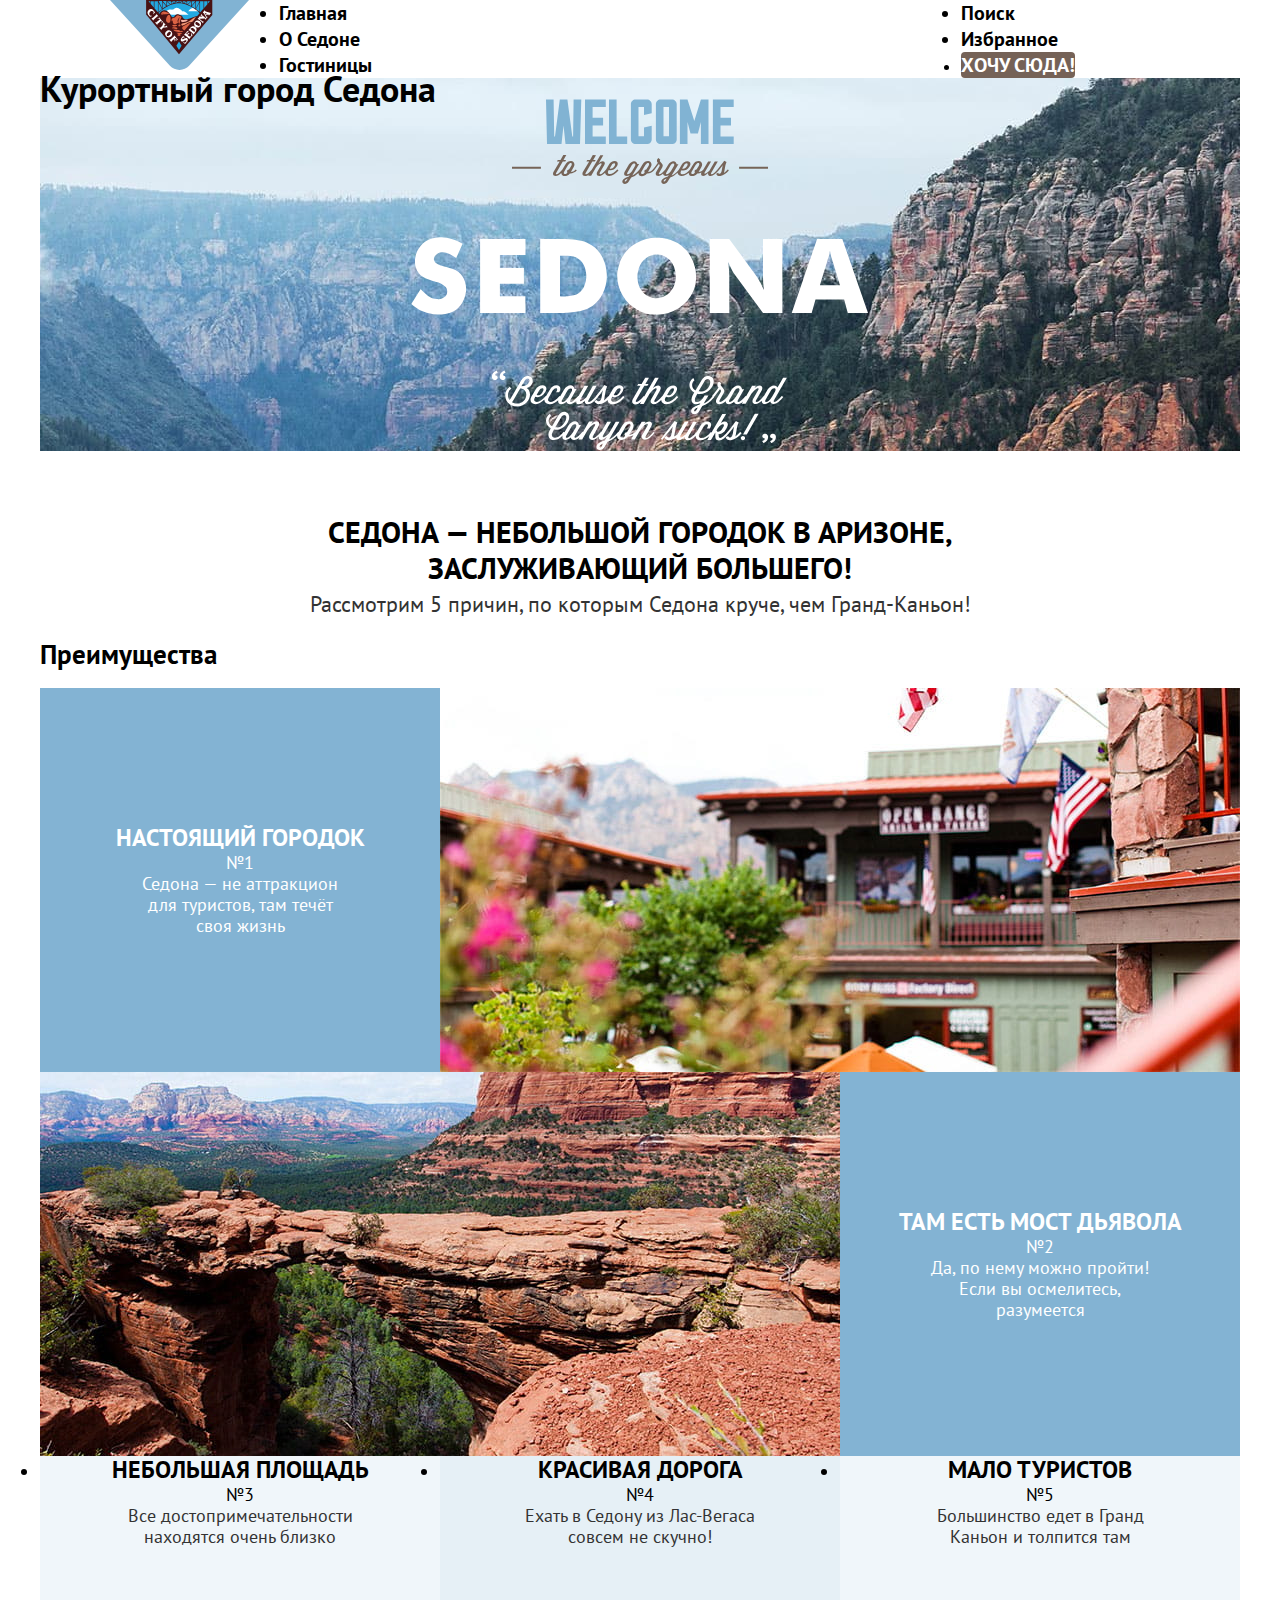
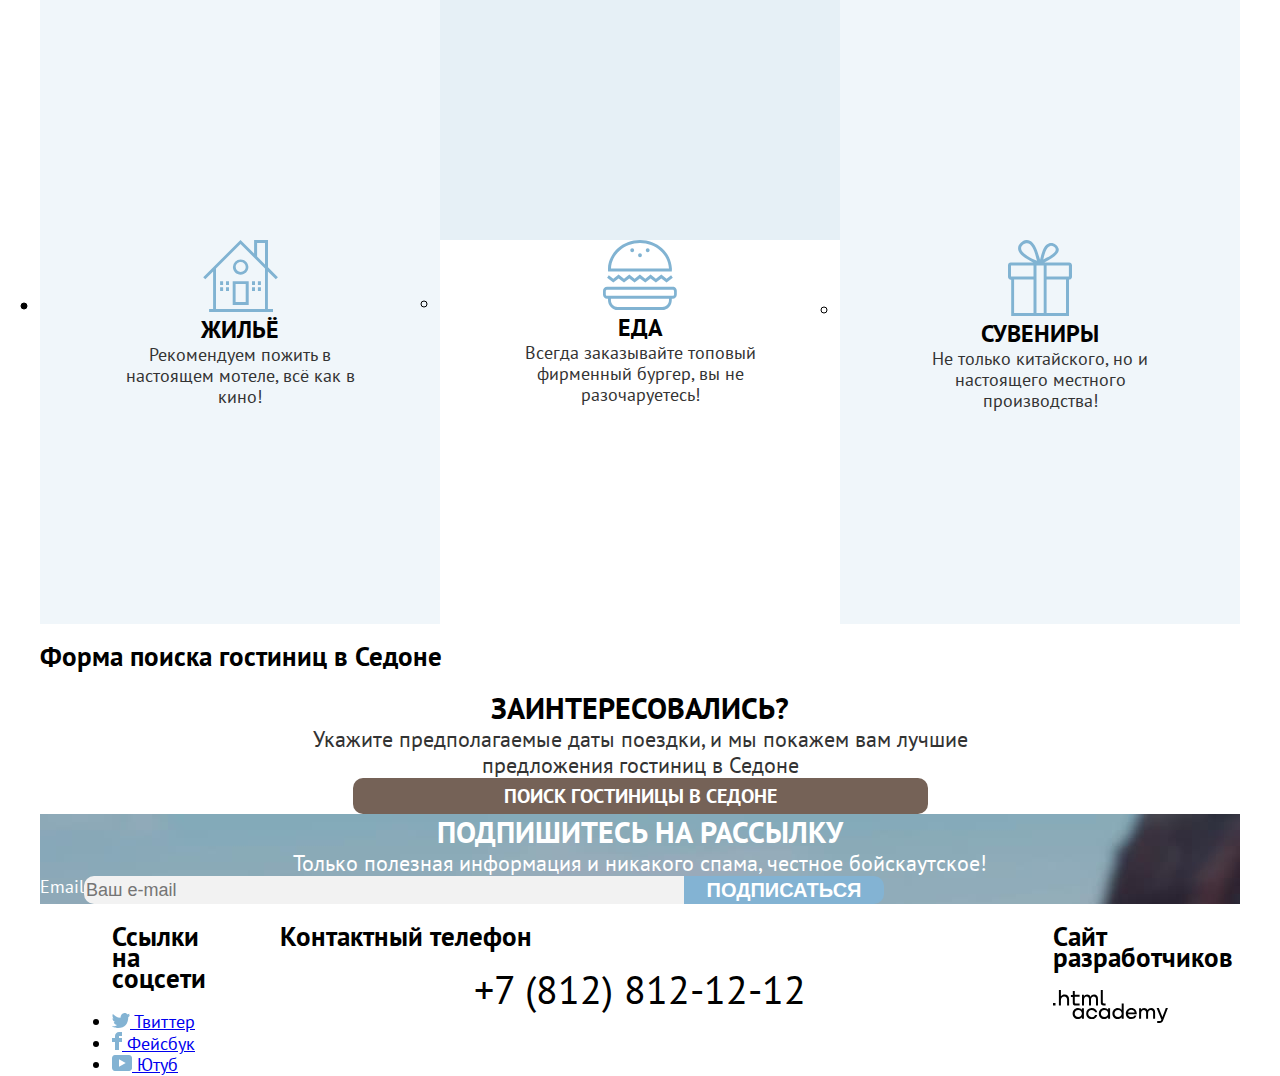
==== index.html @ 5c56f46e "внедряет сетку" ====
<!DOCTYPE html>
<html lang="ru">

<head>
  <meta charset="utf-8">
  <title>Рекламный сайт курортного городка Седона</title>
  <link rel="stylesheet" href="styles/styles.css">
</head>

<body>
  <div class="main-container">
    <header class="main-page-header">
      <div class="header-container">
        <a class="navigation-logo" href="index.html">
          <img class="logo" src="images/logo.svg" width="139" height="70" alt="Логотип курортного города Седона">
        </a>
        <nav class="main-navigation-header">
          <ul class="main-navigation-list">
            <li class="main-navigation-item">
              <a class="main-navigation-link main-navigation-link-current" href="index.html">Главная</a>
            </li>
            <li class="main-navigation-item">
              <a class="main-navigation-link" href="#">О Седоне</a>
            </li>
            <li class="main-navigation-item">
              <a class="main-navigation-link" href="catalog.html">Гостиницы</a>
            </li>
          </ul>
        </nav>

        <ul class="main-navigation-list navigation-user">
          <li class="main-navigation-item">
            <a class="main-navigation-link" href="#">

              <span class="visually-hidden">
                Поиск
              </span>
            </a>
          </li>
          <li class="main-navigation-item">
            <a class="main-navigation-link" href="#">
              <span class="visually-hidden">
                Избранное
              </span>
            </a>
          </li>
          <li class="main-header-navigation-button">
            <a class="button main-navigation-link" href="#">Хочу сюда!</a>
          </li>
        </ul>
      </div>
    </header>
    <main class="main-container main-index">
      <div class="page-container">
        <section class="main-index-banner">
          <h1 class="visually-hidden">Курортный город Седона</h1>
          <img class="main-banner-logo" src="images/welcome-message-banner.svg" width="458" height="352"
            alt="Текст основного баннера города Седона">

        </section>
        <section class="advantages">
          <h2 class="post-banner-text">Седона — небольшой городок в Аризоне, заслуживающий большего!</h2>
          <p class="post-banner-text-description">Рассмотрим 5 причин, по которым Седона круче, чем Гранд-Каньон!</p>
          <h2 class="visually-hidden">Преимущества</h2>
          <ul class="advantages-list">
            <li class="advantages-item">
              <div class="advantage-text-container">
                <h3 class="advantages-title">Настоящий городок</h3>
                <p class="advantages-number">№1</p>
                <p class="advantages-description">Седона — не аттракцион для туристов, там течёт своя жизнь</p>
              </div>
              <img class="advantages-first-photo" src="images/advantage-1.jpg" width="800" height="384"
                alt="Первое преимущество города Седона">
            </li>
            <li class="advantages-item">
              <img class="advantages-second-photo" src="images/advantage-2.jpg" width="800" height="384"
                alt="Пятое преимущество города Седона">
              <div class="advantage-text-container">
                <h3 class="advantages-title">Там есть мост дьявола</h3>
                <p class="advantages-number">№2</p>
                <p class="advantages-description">Да, по нему можно пройти! Если вы осмелитесь, разумеется</p>
              </div>

            </li>
            <li class="sub-advantages-item">
              <h3 class="advantages-title sub-advantages-title">Небольшая площадь</h3>
              <p class="sub-advantages-number">№3</p>
              <p class="sub-advantages-description">Все достопримечательности находятся очень близко</p>
            </li>
            <li class="sub-advantages-item-road">
              <h3 class="advantages-title sub-advantages-title">Красивая дорога</h3>
              <p class="sub-advantages-number">№4</p>
              <p class="sub-advantages-description">Ехать в Седону из Лас-Вегаса совсем не скучно!</p>
            </li>
            <li class="sub-advantages-item">
              <h3 class="advantages-title sub-advantages-title">Мало туристов</h3>
              <p class="sub-advantages-number">№5</p>
              <p class="sub-advantages-description">Большинство едет в Гранд Каньон и толпится там</p>
            </li>
            <li>
              <ul class="sub-advantages-list-with-logo">
                <li class="sub-advantages-item">
                  <img src="images/advantage-house.svg" width="75" height="72" alt="Домик">
                  <h3 class="advantages-title sub-advantages-title">Жильё</h3>
                  <p class="sub-advantages-description">Рекомендуем пожить в настоящем мотеле, всё как в кино!</p>
                </li>
                <li class="sub-advantages-item-food">
                  <img src="images/advantage-food.svg" width="74" height="70" alt="Бургер">
                  <h3 class="advantages-title sub-advantages-title">Еда</h3>
                  <p class="sub-advantages-description">Всегда заказывайте топовый фирменный бургер, вы не
                    разочаруетесь!
                  </p>
                </li>
                <li class="sub-advantages-item">
                  <img src="images/advantage-souvenirs.svg" width="64" height="76" alt="Подарочная коробка">
                  <h3 class="advantages-title sub-advantages-title">Сувениры</h3>
                  <p class="sub-advantages-description">Не только китайского, но и настоящего местного производства!</p>
                </li>
              </ul>
            </li>

          </ul>
        </section>
        <section class="main-index-appointment">
          <h2 class="visually-hidden">Форма поиска гостиниц в Седоне</h2>
          <p class="main-index-appointment-title">Заинтересовались?</p>
          <p class="main-index-appointment-description">Укажите предполагаемые даты поездки, и мы покажем вам лучшие
            предложения гостиниц в Седоне</p>
          <a class="button main-index-appointment-link" href="catalog.html">Поиск гостиницы в Седоне</a>
        </section>
        <section class="newsletter">
          <div class="newsletter-container">
            <h2 class="newsletter-title">Подпишитесь на рассылку</h2>
            <p class="newsletter-description">Только полезная информация и никакого спама, честное бойскаутское!</p>
            <form class="newsletter-form" action="https://echo.htmlacademy.ru" method="post">
              <label for="newsletter-email" class="visually-hidden">Email</label>
              <input class="field" placeholder="Ваш e-mail" type="email" name="newsletter-email" id="newsletter-email"
                required>
              <button class="newsletter-button" type="submit">Подписаться</button>
            </form>
          </div>
        </section>
      </div>
    </main>

    <footer class="page-footer">
      <div class="footer-container">
        <div class="footer-social">
          <h2 class="visually-hidden">Ссылки на соцсети</h2>
          <ul class="footer-social-list">
            <li class="footer-social-item">
              <a class="footer-social-button" target="_blank" href="https://twitter.com/htmlacademy_ru">
                <img src="images/social-twitter.svg" width="18" height="15">
                <span class="visually-hidden">Твиттер</span>
              </a>
            </li>
            <li class="footer-social-item">
              <a class="footer-social-button" target="_blank" href="https://www.facebook.com/htmlacademy">
                <img src="images/social-facebook.svg" width="10" height="18">
                <span class="visually-hidden">Фейсбук</span>
              </a>
            </li>
            <li class="footer-social-item">
              <a class="footer-social-button" target="_blank" href="https://www.youtube.com/c/HTMLAcademyRUS">
                <img src="images/social-youtube.svg" width="20" height="16">
                <span class="visually-hidden">Ютуб</span>
              </a>
            </li>
          </ul>
        </div>
        <div class="footer-telephone-number">
          <h2 class="visually-hidden">Контактный телефон</h2>
          <a class="footer-contact-number" href="tel:+78128121212">+7 (812) 812-12-12</a>
        </div>
        <div class="footer-about-text">
          <h2 class="visually-hidden">Сайт разработчиков</h2>
          <a href="https://htmlacademy.ru/" target="_blank"><img class="footer-about-text-logo"
              src="images/logo_htmlacademy.svg" width="115" height="34" alt="Логотип сайта разработчиков"></a>
        </div>
      </div>
    </footer>
  </div>
</body>

</html>
---- styles/styles.css ----
@font-face {
  font-family: "PT Sans";
  font-style: normal;
  font-weight: 400;
  src: url("../fonts/ptsans-400.woff2") format("woff2");
  font-display: swap;
}

@font-face {
  font-family: "PT Sans";
  font-style: normal;
  font-weight: 700;
  src: url("../fonts/ptsans-700.woff2") format("woff2");
  font-display: swap;
}

*,
*::before,
*::after {
  box-sizing: border-box;
}

html {
  height: 100%;
}

body {
  margin: 0px;
  display: flex;
  flex-direction: column;
  min-height: 100%;
  font-family: "PT Sans", sans-serif;
  font-size: 18px;
  line-height: 21px;
  background-color: #FFFFFF;
  color: #000000;
}

h1 {
  margin: 0;
  padding: 0;
}

.main-container {
  flex-grow: 1;
}

img {
  max-width: 100%;
  object-fit: contain;
}

.main-page-header {
  background-color: #FFFFFF;
  color: #000000;
}

.header-container {
  display: flex;
  width: 1200px;
  margin: 0 auto;
}

.navigation-logo {
  margin-left: 70px;
}

.main-navigation-header {
  margin-left: 30px;
  width: 400px;
}

.main-navigation-list {
  margin: 0;
  padding: 0;
}

.navigation-user {
  max-width: 310;
  margin-left: 282px;
}

.page-container {
  width: 1200px;
  margin: 0 auto;
}

.main-banner-logo {
  margin: 0 auto;
  display: block;
}

.main-navigation-link {
  font-family: "PT Sans", sans-serif;
  font-weight: 700;
  font-size: 20px;
  line-height: 26px;
  color: #000000;
  background-color: #FFFFFF;
  text-decoration: none;
}

.main-header-navigation-button {
  font-size: 16px;
  line-height: 20px;
}

.button {
  background-color: #756257;
  border-radius: 4px;
  color: #FFFFFF;
  text-align: center;
  text-transform: uppercase;
  font-weight: bold;
  text-decoration: none;
}

.main-index-banner {
  color: #000000;
  background-color: #FFFFFF;
  background-image: url("../images/index-background.jpg");
  background-size: 100% auto;
  background-repeat: no-repeat;
}

.advantages {
  margin-top: 63px;
}

.post-banner-text {
  font-weight: bold;
  font-size: 30px;
  line-height: 36px;
  text-transform: uppercase;
  text-align: center;
  width: 720px;
  margin: 0 auto;
}

.post-banner-text-description {
  font-size: 22px;
  line-height: 36px;
  color: #333333;
  text-align: center;
  width: 720px;
  margin: 0 auto;
}

.advantages-list {
  text-align: center;
  display: flex;
  margin: 0;
  padding: 0;
  flex-wrap: wrap;
}

.sub-advantages-list-with-logo {
  display: flex;
  margin: 0;
  padding: 0;
}

.sub-advantages-item-food {
  width: 400px;
}

.sub-advantages-item-road {
  width: 400px;
}

.advantage-text-container {
  width: 400px;
  margin: auto;
}

.advantages-first-photo {
  margin: 0 auto;
}

.sub-advantages-item {
  width: 400px;
  height: 384px;
}

.advantages-item {
  width: 1200px;
  background-color: #83B3D3;
  display: flex;
}

.sub-advantages-item {
  background-color: rgba(131, 179, 211, 0.12);
}

.sub-advantages-item-food {
  background-color: #FFFFFF;
}

.sub-advantages-item-road {
  background-color: rgba(131, 179, 211, 0.2);
}

.advantages-title {
  font-weight: bold;
  font-size: 24px;
  line-height: 28px;
  text-transform: uppercase;
  color: #FFFFFF;
  margin: 0 auto;
}

.sub-advantages-title {
  color: #000000;
}

.advantages-description {
  color: #FFFFFF;
  width: 220px;
  margin: 0 auto;
}

.sub-advantages-description {
  color: #333333;
  width: 250px;
  margin: 0 auto;

}

.advantages-number {
  width: 250px;
  margin: 0 auto;
  color: #FFFFFF;
}

.sub-advantages-number {
  width: 250px;
  margin: 0 auto;
}

.main-index-appointment-title {
  font-weight: bold;
  font-size: 30px;
  line-height: 36px;
  text-align: center;
  text-transform: uppercase;
  width: 720px;
  margin: 0 auto;
}

.main-index-appointment-description {
  font-size: 22px;
  line-height: 26px;
  text-align: center;
  color: #333333;
  width: 720px;
  margin: 0 auto;
}

.main-index-appointment-link {
  font-size: 20px;
  line-height: 36px;
  border-radius: 10px;
  width: 575px;
  margin: 0 auto;
}

.newsletter {
  background-image: url("../images/mailing-form-background.jpg");
  background-size: 100% auto;
  background-repeat: no-repeat;
  color: #FFFFFF;
  background-color: #83B3D3;
}

.newsletter-title {
  font-weight: bold;
  font-size: 30px;
  line-height: 36px;
  text-align: center;
  text-transform: uppercase;
  width: 720px;
  margin: 0 auto;
}

.newsletter-description {
  font-size: 22px;
  line-height: 26px;
  text-align: center;
  width: 720px;
  margin: 0 auto;
}

.newsletter-form {
  text-align: center;
  display: flex;
}

.newsletter-button {
  background-color: #83B3D3;
  color: #FFFFFF;
  border-radius: 0px 10px 10px 0px;
  font-weight: 700;
  text-transform: uppercase;
  font-size: 20px;
  line-height: 26px;
  text-align: center;
  border: none;
  width: 200px;
  padding: 0;
  margin-right: auto;
}

.newsletter-container {
  width: 1200px;
  display: flex;
  flex-direction: column;
}

.field {
  font-size: 18px;
  line-height: 26px;
  color: #000000;
  border-radius: 10px 0px 0px 10px;
  background-color: #F2F2F2;
  border: none;
  width: 600px;
}

.footer-contact-number {
  display: block;
  font-size: 40px;
  line-height: 40px;
  text-align: center;
  text-transform: uppercase;
  text-decoration-line: none;
  color: #000000;
  margin: 0 auto;
}

.inner-header {
  display: flex;
  width: 528px;
  margin: 0 601px 0 71px;
  flex-direction: column;
}

.catalog-filter {
  display: flex;
  width: 361px;
  margin-right: auto;
}

.catalog-filter-group {
  border: none;
  margin: 0;
  padding: 0;
  width: 150px;
}

.catalog-filter-title {
  padding: 0;
  margin: 0;
}

.infostructure {
  margin-right: 67px;
}

.catalog-filter-list {
  margin: 0;
  padding: 0;
}

.inner-header-filter-container {
  display: flex;
  flex-wrap: wrap;
  color: #FFFFFF;
  background-image: url("../images/catalog-filter-background.jpg");
  background-repeat: no-repeat;
  background-size: 100% auto;
  background-color: #5f4e46;
}

.inner-header-title {
  font-weight: bold;
  font-size: 60px;
  line-height: 78px;
  width: 528px;
}

.breadcrumbs {
  margin: 0;
  padding: 0;
}

.breadcrumbs-link {
  font-size: 16px;
  line-height: 21px;
}

.catalog-filter-title {
  font-weight: bold;
  font-size: 20px;
  line-height: 26px;
}

.control {
  font-size: 18px;
  line-height: 23px;
}

.button-submit {
  font-weight: bold;
  font-size: 16px;
  line-height: 21px;
  text-align: center;
  text-transform: uppercase;
  color: #FFFFFF;
  background-color: #83B3D3;
  border: none;
  border-radius: 4px;
  width: 160px;
}

.price-filter {
  width: 160px;
  margin-right: 72px;
}

.button-reset {
  font-size: 18px;
  line-height: 23px;
  text-align: center;
  color: #FFFFFF;
  background-color: rgba(131, 179, 211, 0);
  border: none;
  text-align: center;
  width: 160px;
}

.sorting-container {
  display: flex;
  width: 1057px;
  margin: 0 auto;
}

.sorting-title {
  font-weight: bold;
  font-size: 30px;
  line-height: 39px;
  text-transform: uppercase;
  width: 339px;
  margin: 0 192px 0 0;
}

.mode-border {
  padding: 17px 16px;
  border-style: solid;
  border-color: #000000;
  border-radius: 4px;
}

.inactive {
  border-color: #E6E6E6;
}

.select-control {
  border-color: #E6E6E6;
  border-radius: 4px;
  font-size: 18px;
  line-height: 23px;
  color: #333333;
  width: 287px;
  margin-right: auto;
}

.sorting-viev-variants {
  display: flex;
  width: 160px;
  justify-content: space-between;
}

.button-sort {
  width: 48px
}

.products-list-container {
  display: flex;
  flex-wrap: wrap;
  width: 1057px;
  margin: 0 auto;
  justify-content: space-between;
}

.product-list {
  margin: 0;
  padding: 0;
}

.product-card {
  width: 340px;
  display: flex;
  flex-wrap: wrap;
  padding: 20px;
}

.product-card-type {
  width: 133px;
  line-height: 23px;
  margin: 0 24px 0 0;
  padding: 0;
}

.product-card-button-detail {
  width: 133px;
}

.product-card-button-favorite {
  width: 141px;
  margin-left: 26px;
}

.product-card-type-price {
  width: 143px;
  margin: 0;
  padding: 0;
}

.product-card-title {
  margin: 0;
  padding: 0;
}

.product-card-link {
  font-weight: bold;
  font-size: 24px;
  line-height: 31px;
  text-decoration: none;
  color: #000000;
}

.product-card-button-detail {
  background-color: #756257;
  color: #FFFFFF;
  text-transform: uppercase;
  font-weight: bold;
  font-size: 16px;
  line-height: 21px;
  text-align: center;
  text-decoration: none;
  border-radius: 4px;
}

.product-card-button-favorite {
  background-color: #83B3D3;
  color: #FFFFFF;
  text-transform: uppercase;
  font-weight: bold;
  font-size: 16px;
  line-height: 21px;
  text-align: center;
  text-decoration: none;
  border-radius: 4px;
}

.in-favorite {
  background-color: #7DB54F;
}

.product-card-stars-4 {
  background-image: url("../images/star.svg");
  background-repeat: space;
  width: calc(18px*4);
  height: 20px;
  text-align: center;
}

.product-card-stars-3 {
  background-image: url("../images/star.svg");
  background-repeat: space;
  width: calc(18px*3);
  height: 20px;
}

.product-card-stars-2 {
  background-image: url("../images/star.svg");
  background-repeat: space;
  width: calc(18px*2);
  height: 20px;
}

.product-card-type-price {
  font-size: 18px;
  line-height: 23px;
  color: #333333;
}

.product-card-rating {
  font-size: 16px;
  line-height: 21px;
  text-transform: uppercase;
  color: #333333;
  background-color: #F2F2F2;
  border-radius: 4px;
  width: 160px;
}

.pagination-show-more-link {
  font-weight: bold;
  font-size: 20px;
  line-height: 26px;
  text-align: center;
  text-transform: uppercase;
  color: #FFFFFF;
  background: #83B3D3;
  border-radius: 4px;
  text-decoration: none;
  width: 620px;
  margin: 0 290px;
}

.pagination-container {
  display: flex;
  flex-wrap: wrap;
  width: 1056px;
  margin: 0 auto;
}

.pagination-container-2 {
  width: 370px;
  margin: 0 297px 0 0;
}

.pagination {
  margin: 0;
  padding: 0;
  display: flex;
  justify-content: space-between;
}

.amount-product-on-page {
  font-size: 18px;
  line-height: 23px;
  color: #333333;
  width: 175px;
  margin: 0 auto 0 0;
}

.select-amount-product-on-page {
  border: 2px solid #E6E6E6;
  border-radius: 4px;
  width: 160px;
}

.newslatter-container {
  width: 800px;
  margin: 0 auto;
  display: flex;
  flex-wrap: wrap;
}

.newsletter-catalog {
  text-align: center;
}

.newsletter-catalog-title {
  font-weight: bold;
  font-size: 30px;
  line-height: 36px;
  text-transform: uppercase;
  margin: 0 auto;
  width: 720px;
}

.newsletter-catalog-description {
  font-weight: normal;
  font-size: 22px;
  line-height: 26px;
  color: #333333;
  width: 720px;
  margin: 0 auto;
}

.newsletter-catalog-form {
  margin: 0;
  display: flex;
}

.pagination-link {
  background-color: #83B3D3;
  color: #FFFFFF;
  text-decoration: none;
  font-weight: bold;
  font-size: 20px;
  line-height: 26px;
  text-align: center;
  text-transform: uppercase;
  border-radius: 4px;
  display: block;
}

.pagination-item {
  width: 55px;
}

.pagination-current {
  background-color: #F2F2F2;
  color: #000000;
}

.main-container {
  width: 1200px;
  margin: 0 auto;
}

.main-index-appointment {
  display: flex;
  width: 1200px;
  flex-direction: column;
}

.footer-container {
  display: flex;
  width: 1200px;
  margin: 0 auto;
}

.footer-social {
  width: 107px;
  padding: 0px;
  margin: 0 0 0 72px;
}

.footer-social-list {
  margin: 0;
  padding: 0;
}

.footer-telephone-number {
  width: 720px;
  margin: 0 0 0 61px;
}

.footer-about-text {
  width: 115px;
  margin: 0 0 0 53px;
}
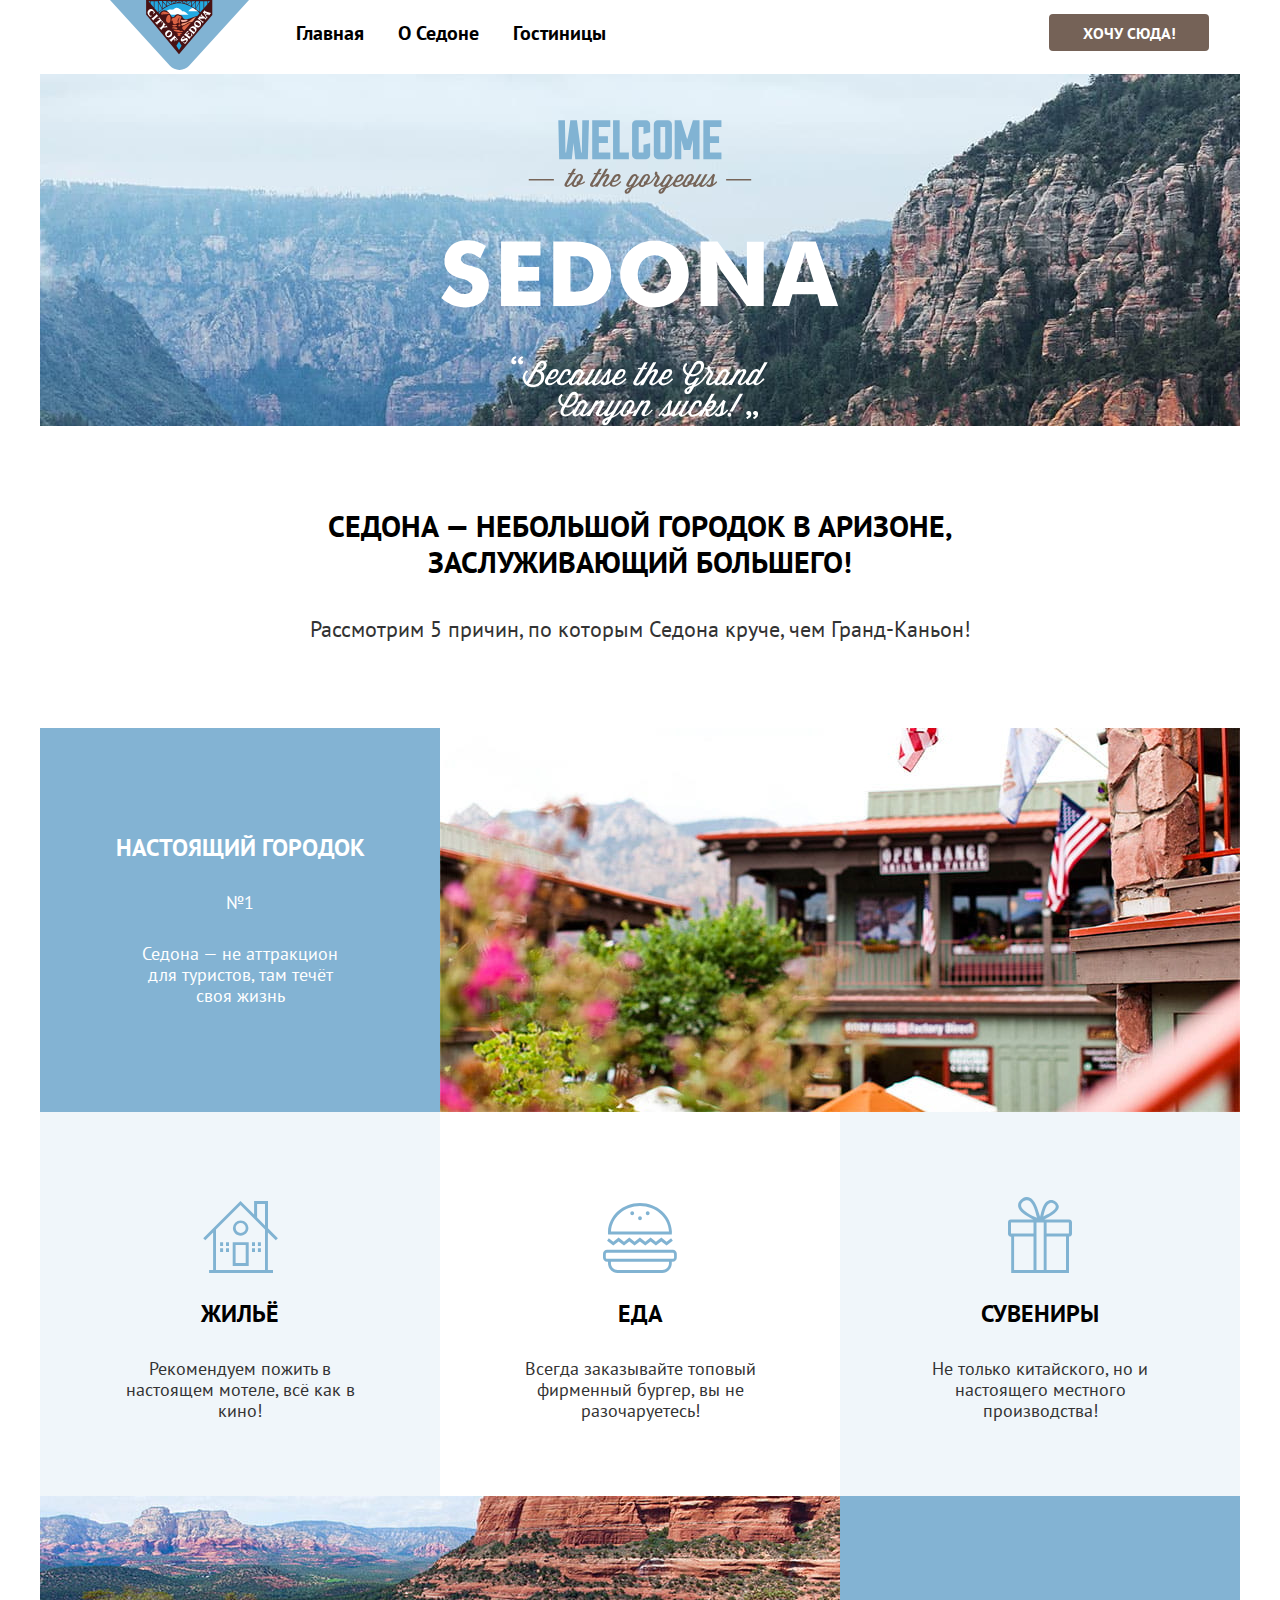
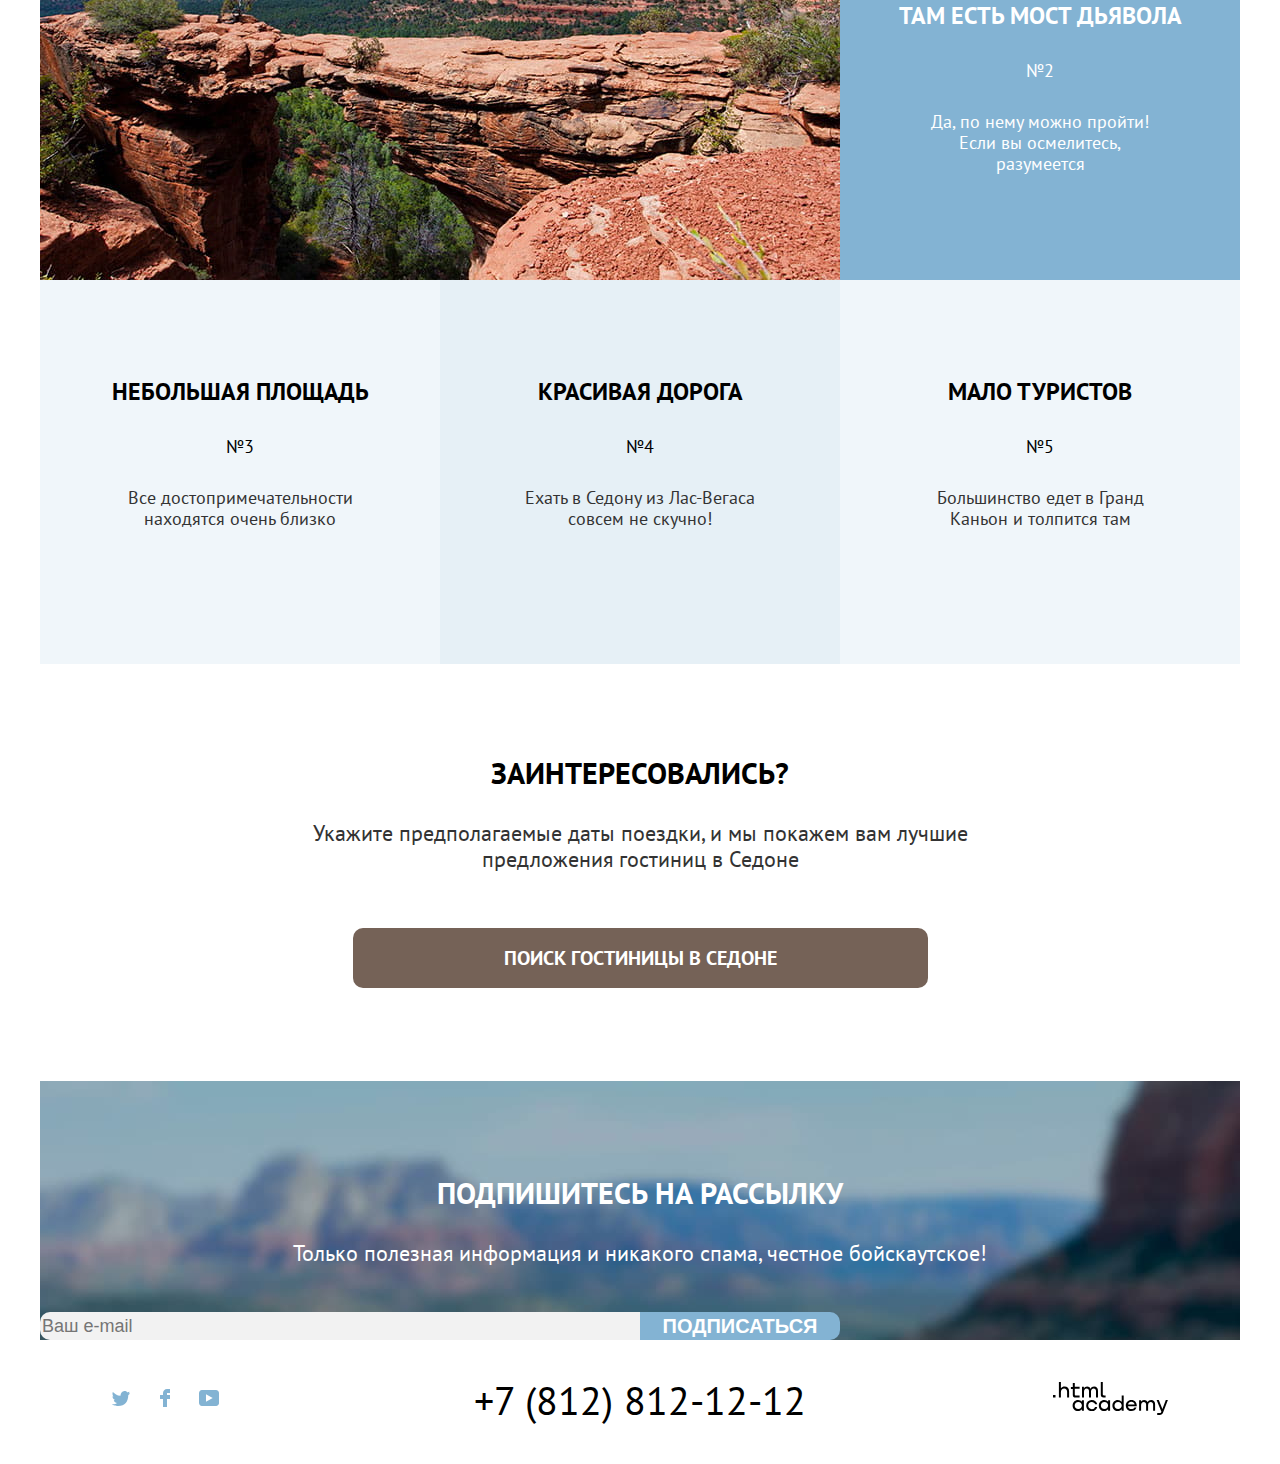
==== commit 1007efc6: "Merge pull request #6 from Artem-Olkhovoi/master" ====
--- a/index.html
+++ b/index.html
@@ -45,7 +45,7 @@
             </a>
           </li>
           <li class="main-header-navigation-button">
-            <a class="button main-navigation-link" href="#">Хочу сюда!</a>
+            <a class="button-main-navigation-link" href="#">Хочу сюда!</a>
           </li>
         </ul>
       </div>
@@ -63,7 +63,7 @@
           <p class="post-banner-text-description">Рассмотрим 5 причин, по которым Седона круче, чем Гранд-Каньон!</p>
           <h2 class="visually-hidden">Преимущества</h2>
           <ul class="advantages-list">
-            <li class="advantages-item">
+            <li class="advantages-item first">
               <div class="advantage-text-container">
                 <h3 class="advantages-title">Настоящий городок</h3>
                 <p class="advantages-number">№1</p>
@@ -97,23 +97,26 @@
               <p class="sub-advantages-number">№5</p>
               <p class="sub-advantages-description">Большинство едет в Гранд Каньон и толпится там</p>
             </li>
-            <li>
+            <li class="sub-advantages-with-logo">
               <ul class="sub-advantages-list-with-logo">
                 <li class="sub-advantages-item">
-                  <img src="images/advantage-house.svg" width="75" height="72" alt="Домик">
-                  <h3 class="advantages-title sub-advantages-title">Жильё</h3>
+                  <img src="images/advantage-house.svg" width="75" height="72" alt="Домик"
+                    class="sub-advantages-logo-house">
+                  <h3 class="advantages-title sub-advantages-title-with-logo">Жильё</h3>
                   <p class="sub-advantages-description">Рекомендуем пожить в настоящем мотеле, всё как в кино!</p>
                 </li>
                 <li class="sub-advantages-item-food">
-                  <img src="images/advantage-food.svg" width="74" height="70" alt="Бургер">
-                  <h3 class="advantages-title sub-advantages-title">Еда</h3>
+                  <img src="images/advantage-food.svg" width="74" height="70" alt="Бургер"
+                    class="sub-advantages-logo-food">
+                  <h3 class="advantages-title sub-advantages-title-with-logo">Еда</h3>
                   <p class="sub-advantages-description">Всегда заказывайте топовый фирменный бургер, вы не
                     разочаруетесь!
                   </p>
                 </li>
                 <li class="sub-advantages-item">
-                  <img src="images/advantage-souvenirs.svg" width="64" height="76" alt="Подарочная коробка">
-                  <h3 class="advantages-title sub-advantages-title">Сувениры</h3>
+                  <img src="images/advantage-souvenirs.svg" width="64" height="76" alt="Подарочная коробка"
+                    class="sub-advantages-logo-souvenirs">
+                  <h3 class="advantages-title sub-advantages-title-with-logo">Сувениры</h3>
                   <p class="sub-advantages-description">Не только китайского, но и настоящего местного производства!</p>
                 </li>
               </ul>
--- a/styles/styles.css
+++ b/styles/styles.css
@@ -25,7 +25,6 @@
 }
 
 body {
-  margin: 0px;
   display: flex;
   flex-direction: column;
   min-height: 100%;
@@ -34,16 +33,12 @@
   line-height: 21px;
   background-color: #FFFFFF;
   color: #000000;
-}
-
-h1 {
-  margin: 0;
-  padding: 0;
-}
-
-.main-container {
+  width: 1200px;
+  margin: 0 auto;
   flex-grow: 1;
 }
+
+
 
 img {
   max-width: 100%;
@@ -71,8 +66,11 @@
 }
 
 .main-navigation-list {
-  margin: 0;
-  padding: 0;
+  display: flex;
+  flex-wrap: wrap;
+  margin: 0;
+  padding: 0;
+  list-style-type: none;
 }
 
 .navigation-user {
@@ -80,18 +78,26 @@
   margin-left: 282px;
 }
 
+.main-navigation-item .main-navigation-link {
+  min-width: 44px;
+  min-height: 66px;
+}
+
 .page-container {
   width: 1200px;
   margin: 0 auto;
 }
 
 .main-banner-logo {
-  margin: 0 auto;
+  margin: 0 auto 82px;
   display: block;
+  padding-top: 46px;
 }
 
 .main-navigation-link {
   font-family: "PT Sans", sans-serif;
+  padding: 20px 17px;
+  display: block;
   font-weight: 700;
   font-size: 20px;
   line-height: 26px;
@@ -100,12 +106,22 @@
   text-decoration: none;
 }
 
+.button {
+  background-color: #756257;
+  border-radius: 4px;
+  color: #FFFFFF;
+  text-align: center;
+  text-transform: uppercase;
+  font-weight: bold;
+  text-decoration: none;
+}
+
 .main-header-navigation-button {
   font-size: 16px;
   line-height: 20px;
 }
 
-.button {
+.button-main-navigation-link {
   background-color: #756257;
   border-radius: 4px;
   color: #FFFFFF;
@@ -113,6 +129,16 @@
   text-transform: uppercase;
   font-weight: bold;
   text-decoration: none;
+  width: 160px;
+  height: 37px;
+  display: flex;
+  align-items: center;
+  justify-content: center;
+  margin-top: 14px;
+}
+
+.main-navigation-list .navigation-user {
+  align-items: center;
 }
 
 .main-index-banner {
@@ -123,10 +149,6 @@
   background-repeat: no-repeat;
 }
 
-.advantages {
-  margin-top: 63px;
-}
-
 .post-banner-text {
   font-weight: bold;
   font-size: 30px;
@@ -134,7 +156,7 @@
   text-transform: uppercase;
   text-align: center;
   width: 720px;
-  margin: 0 auto;
+  margin: 0 auto 31px;
 }
 
 .post-banner-text-description {
@@ -143,21 +165,43 @@
   color: #333333;
   text-align: center;
   width: 720px;
-  margin: 0 auto;
+  margin: 0 auto 81px;
 }
 
 .advantages-list {
   text-align: center;
   display: flex;
-  margin: 0;
+  margin: 0 0 91px;
   padding: 0;
   flex-wrap: wrap;
+  list-style-type: none;
 }
 
 .sub-advantages-list-with-logo {
   display: flex;
   margin: 0;
   padding: 0;
+  list-style-type: none;
+}
+
+.first {
+  order: -2;
+}
+
+.sub-advantages-logo-house {
+  margin-top: 89px;
+  margin-bottom: 23px;
+
+}
+
+.sub-advantages-logo-food {
+  margin-top: 91px;
+  margin-bottom: 23px;
+}
+
+.sub-advantages-logo-souvenirs {
+  margin-top: 85px;
+  margin-bottom: 23px;
 }
 
 .sub-advantages-item-food {
@@ -206,10 +250,16 @@
   line-height: 28px;
   text-transform: uppercase;
   color: #FFFFFF;
-  margin: 0 auto;
+  margin: 0 auto 30px;
 }
 
 .sub-advantages-title {
+  color: #000000;
+  padding-top: 98px;
+}
+
+.sub-advantages-title-with-logo {
+  padding-top: 0;
   color: #000000;
 }
 
@@ -228,13 +278,18 @@
 
 .advantages-number {
   width: 250px;
-  margin: 0 auto;
+  margin: 0 auto 30px;
   color: #FFFFFF;
 }
 
 .sub-advantages-number {
   width: 250px;
-  margin: 0 auto;
+  margin: 0 auto 30px;
+
+}
+
+.sub-advantages-with-logo {
+  order: -1;
 }
 
 .main-index-appointment-title {
@@ -244,7 +299,7 @@
   text-align: center;
   text-transform: uppercase;
   width: 720px;
-  margin: 0 auto;
+  margin: 0 auto 29px;
 }
 
 .main-index-appointment-description {
@@ -253,15 +308,19 @@
   text-align: center;
   color: #333333;
   width: 720px;
-  margin: 0 auto;
+  margin: 0 auto 56px;
 }
 
 .main-index-appointment-link {
+  display: flex;
   font-size: 20px;
   line-height: 36px;
   border-radius: 10px;
   width: 575px;
-  margin: 0 auto;
+  height: 60px;
+  margin: 0 auto 93px;
+  justify-content: center;
+  align-items: center;
 }
 
 .newsletter {
@@ -279,7 +338,7 @@
   text-align: center;
   text-transform: uppercase;
   width: 720px;
-  margin: 0 auto;
+  margin: 94px auto 29px;
 }
 
 .newsletter-description {
@@ -287,7 +346,7 @@
   line-height: 26px;
   text-align: center;
   width: 720px;
-  margin: 0 auto;
+  margin: 0 auto 46px;
 }
 
 .newsletter-form {
@@ -334,7 +393,11 @@
   text-transform: uppercase;
   text-decoration-line: none;
   color: #000000;
-  margin: 0 auto;
+  margin: 40px auto;
+}
+
+.footer-about-text-logo {
+  margin-top: 42px;
 }
 
 .inner-header {
@@ -386,11 +449,15 @@
   font-size: 60px;
   line-height: 78px;
   width: 528px;
+  margin: 35px 0 5px;
+  padding: 0;
 }
 
 .breadcrumbs {
   margin: 0;
   padding: 0;
+  list-style-type: none;
+  display: flex;
 }
 
 .breadcrumbs-link {
@@ -420,6 +487,9 @@
   border: none;
   border-radius: 4px;
   width: 160px;
+  height: 48px;
+  padding: 0px;
+  margin-bottom: 20px;
 }
 
 .price-filter {
@@ -436,12 +506,14 @@
   border: none;
   text-align: center;
   width: 160px;
+  padding: 0;
+  margin-bottom: 83px;
 }
 
 .sorting-container {
   display: flex;
   width: 1057px;
-  margin: 0 auto;
+  margin: 44px auto 53px;
 }
 
 .sorting-title {
@@ -493,7 +565,7 @@
 }
 
 .product-list {
-  margin: 0;
+  margin: 0 0 64px;
   padding: 0;
 }
 
@@ -616,14 +688,18 @@
   border-radius: 4px;
   text-decoration: none;
   width: 620px;
-  margin: 0 290px;
+  height: 60px;
+  margin: 0 290px 60px;
+  display: flex;
+  align-items: center;
+  justify-content: center;
 }
 
 .pagination-container {
   display: flex;
   flex-wrap: wrap;
   width: 1056px;
-  margin: 0 auto;
+  margin: 0 auto 73px;
 }
 
 .pagination-container-2 {
@@ -636,6 +712,7 @@
   padding: 0;
   display: flex;
   justify-content: space-between;
+  list-style-type: none;
 }
 
 .amount-product-on-page {
@@ -643,7 +720,7 @@
   line-height: 23px;
   color: #333333;
   width: 175px;
-  margin: 0 auto 0 0;
+  margin: 16px auto 16px 0;
 }
 
 .select-amount-product-on-page {
@@ -668,7 +745,7 @@
   font-size: 30px;
   line-height: 36px;
   text-transform: uppercase;
-  margin: 0 auto;
+  margin: 0 auto 46px;
   width: 720px;
 }
 
@@ -678,7 +755,7 @@
   line-height: 26px;
   color: #333333;
   width: 720px;
-  margin: 0 auto;
+  margin: 0 auto 46px;
 }
 
 .newsletter-catalog-form {
@@ -696,27 +773,27 @@
   text-align: center;
   text-transform: uppercase;
   border-radius: 4px;
-  display: block;
-}
-
-.pagination-item {
+  display: flex;
   width: 55px;
-}
+  height: 55px;
+  align-items: center;
+  justify-content: center;
+}
+
 
 .pagination-current {
   background-color: #F2F2F2;
   color: #000000;
 }
 
-.main-container {
-  width: 1200px;
-  margin: 0 auto;
-}
-
 .main-index-appointment {
   display: flex;
   width: 1200px;
   flex-direction: column;
+}
+
+.main-inner {
+  margin-bottom: 141px;
 }
 
 .footer-container {
@@ -728,12 +805,16 @@
 .footer-social {
   width: 107px;
   padding: 0px;
-  margin: 0 0 0 72px;
+  margin: 49px 0 53px 72px;
 }
 
 .footer-social-list {
   margin: 0;
   padding: 0;
+  list-style-type: none;
+  display: flex;
+  justify-content: space-between;
+  flex-wrap: wrap;
 }
 
 .footer-telephone-number {
@@ -745,3 +826,14 @@
   width: 115px;
   margin: 0 0 0 53px;
 }
+
+.visually-hidden {
+  position: absolute;
+  width: 1px;
+  height: 1px;
+  margin: -1px;
+  padding: 0;
+  border: 0;
+  clip: rect(0 0 0 0);
+  overflow: hidden;
+}
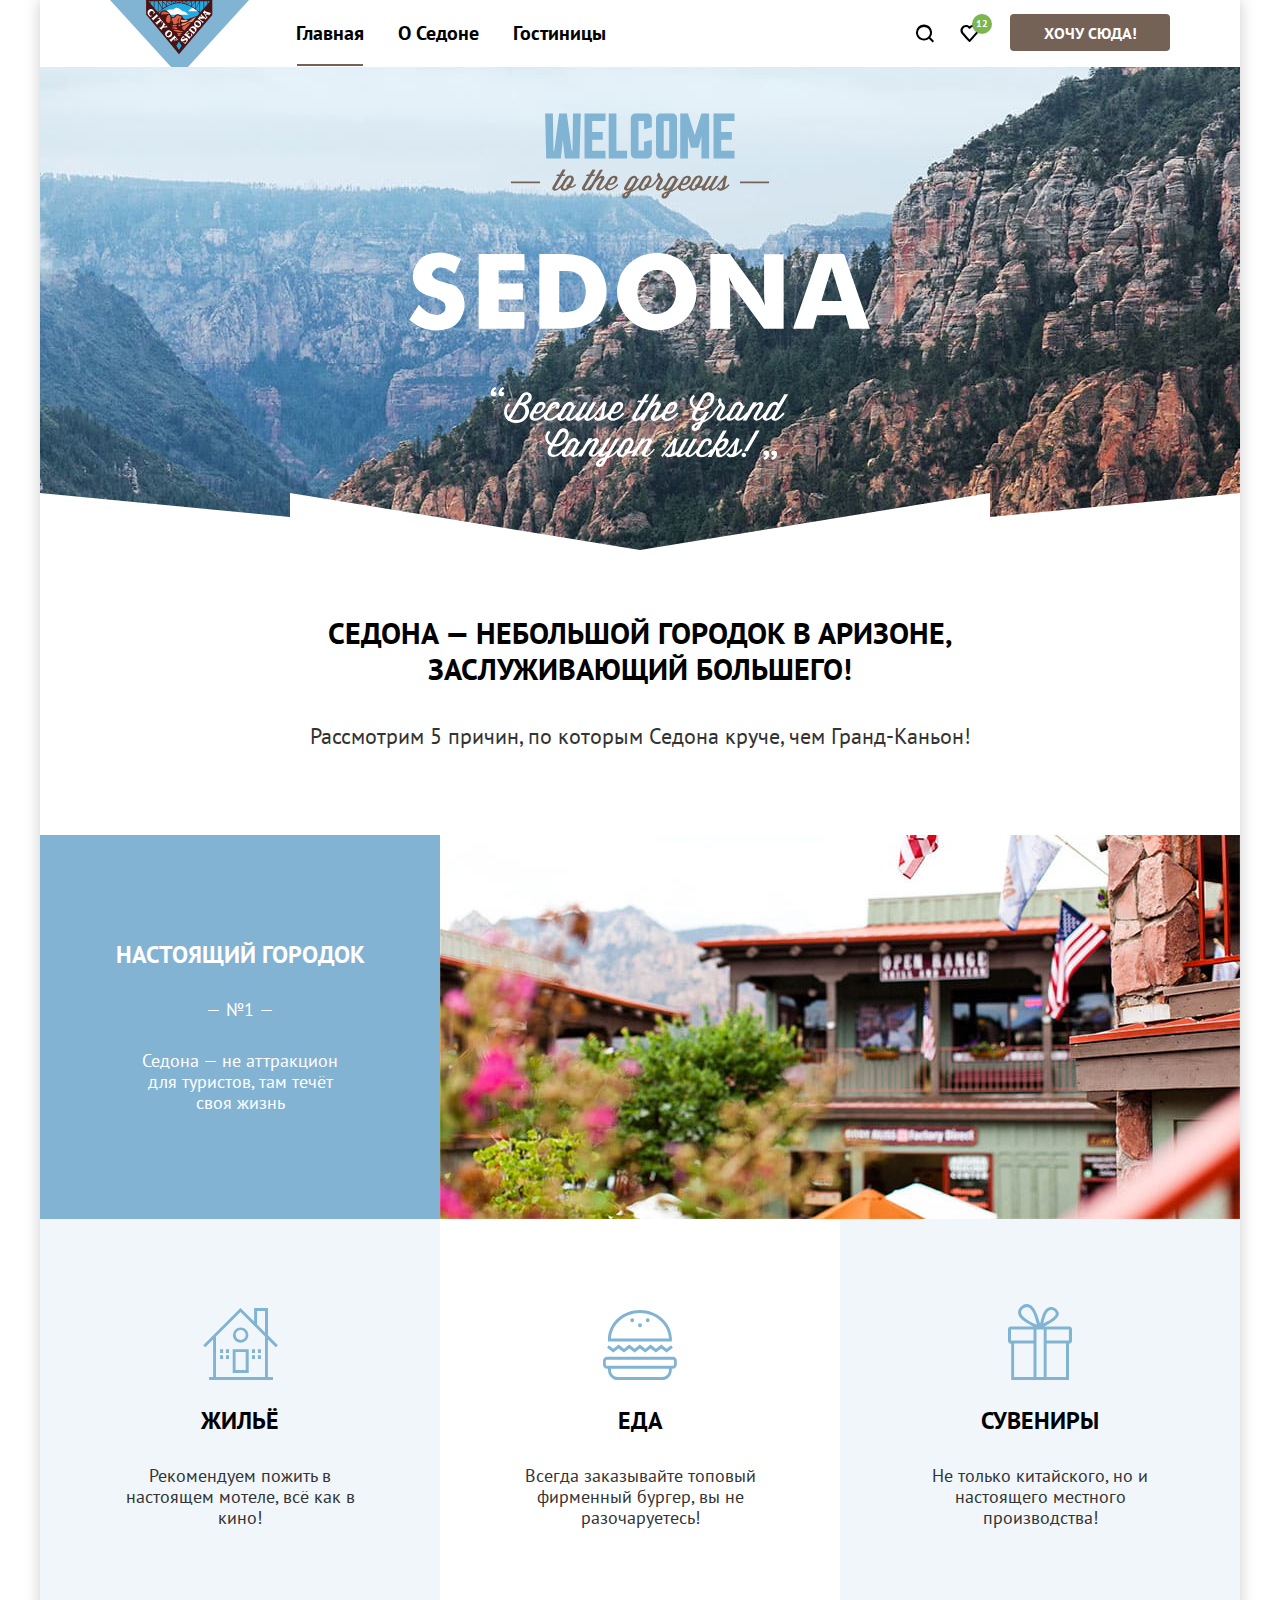
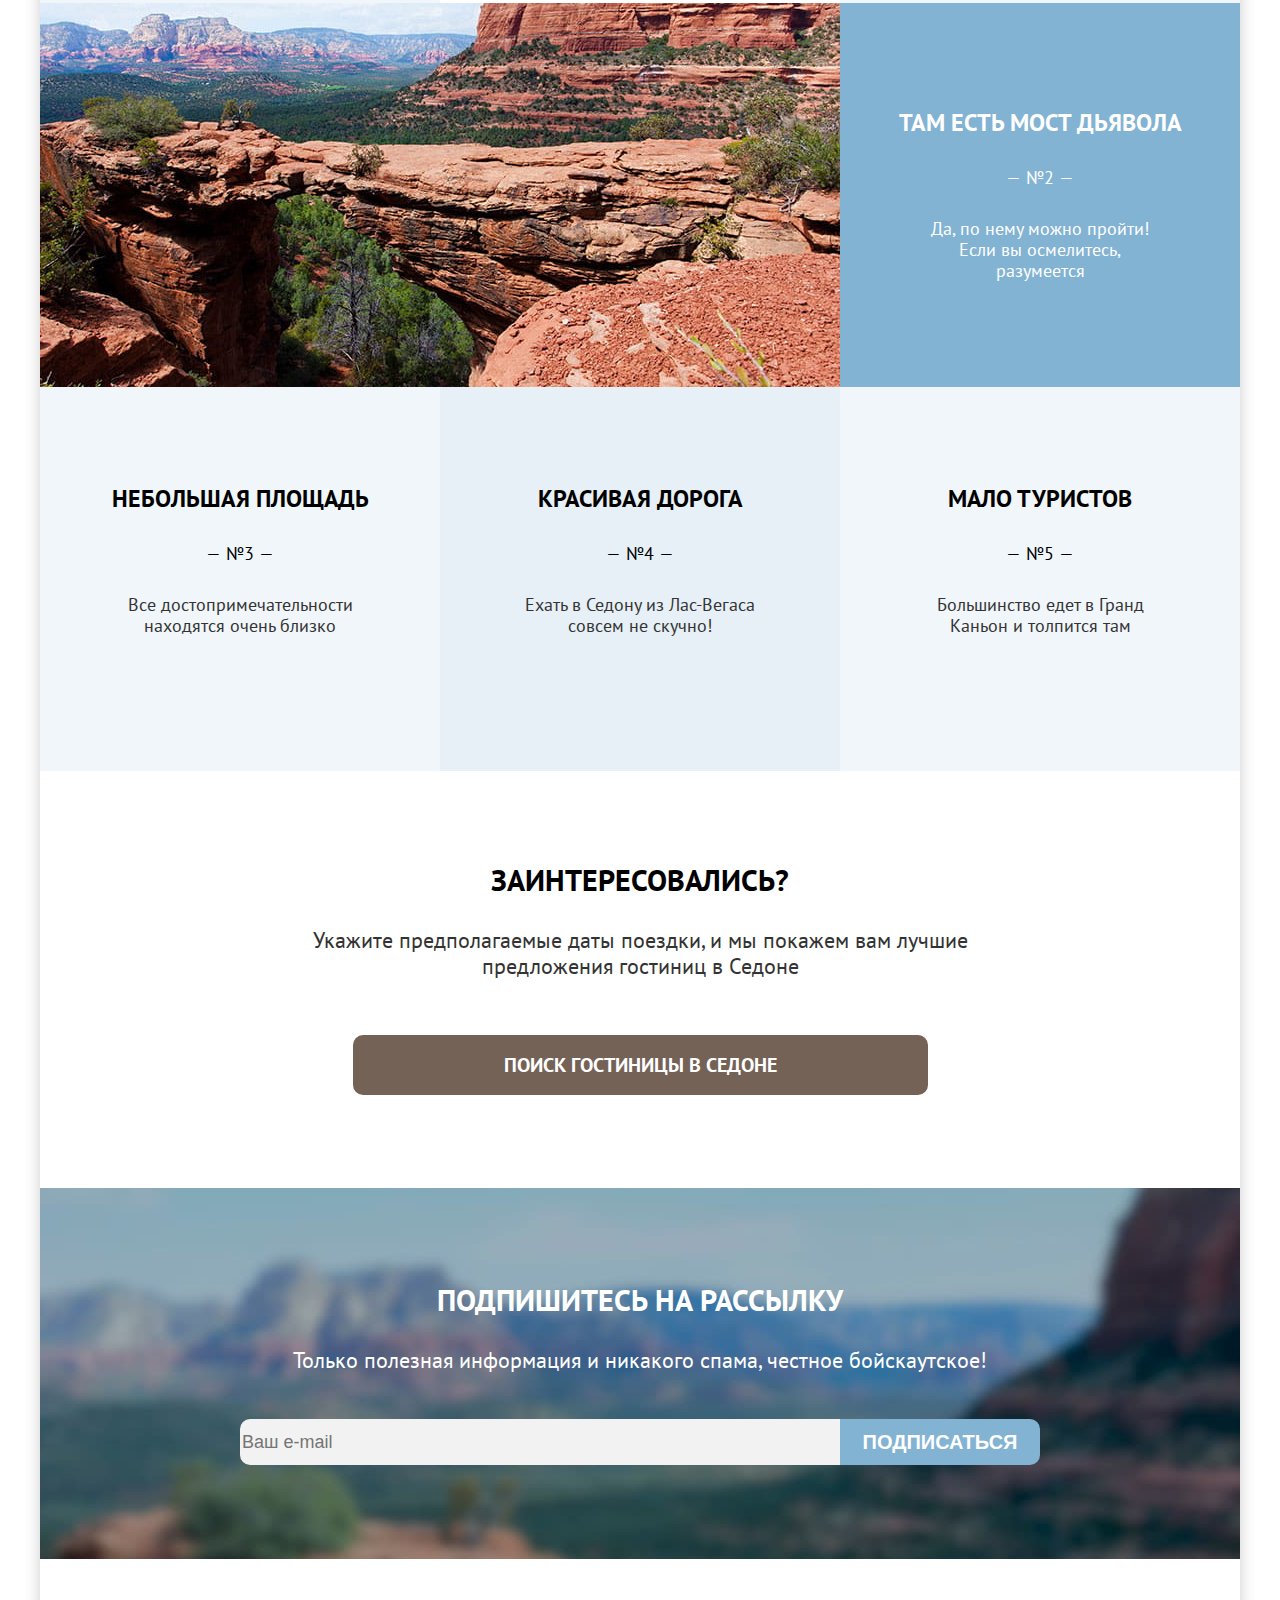
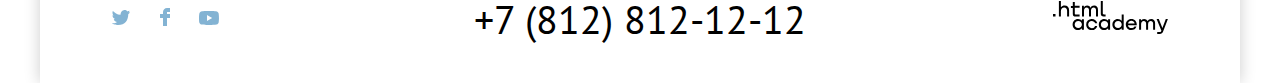
==== commit fccf68f7: "Merge pull request #8 from Artem-Olkhovoi/master" ====
--- a/index.html
+++ b/index.html
@@ -28,10 +28,14 @@
           </ul>
         </nav>
 
-        <ul class="main-navigation-list navigation-user">
+        <ul class="navigation-user">
           <li class="main-navigation-item">
             <a class="main-navigation-link" href="#">
-
+              <svg class="navigation-icon" aria-hidden="true" focusable="false" width="20" height="19" fill="none"
+                xmlns="http://www.w3.org/2000/svg">
+                <path
+                  d="m19.03 17.05-3.71-3.7c1-1.3 1.7-3 1.7-4.9 0-4.4-3.61-8-8.02-8a8.12 8.12 0 0 0-8.03 8.1c0 4.4 3.61 8 8.03 8 1.8 0 3.5-.6 4.91-1.7l3.71 3.7 1.4-1.5ZM9 14.55c-3.31 0-6.02-2.7-6.02-6a6.03 6.03 0 0 1 12.03 0c0 3.3-2.7 6-6.01 6Z" />
+              </svg>
               <span class="visually-hidden">
                 Поиск
               </span>
@@ -39,9 +43,15 @@
           </li>
           <li class="main-navigation-item">
             <a class="main-navigation-link" href="#">
+              <svg class="navigation-icon" aria-hidden="true" focusable="false" width="19" height="17" fill="none"
+                xmlns="http://www.w3.org/2000/svg">
+                <path
+                  d="M9.44 17c-.3 0-.6-.1-.8-.4-5.41-6.1-6.72-7.5-7.02-7.9A5.4 5.4 0 0 1 6.03 0c1.3 0 2.51.5 3.51 1.3a5.47 5.47 0 0 1 9.03 4.1c0 1.3-.5 2.5-1.3 3.4l-7.02 7.9c-.2.2-.4.3-.8.3ZM3.43 7.5c.3.4 3.5 4 6.11 6.9l6.22-7c.5-.5.7-1.2.7-2 0-1.8-1.5-3.3-3.3-3.3-1 0-2.01.5-2.71 1.3-.3.3-.6.4-.9.4-.3 0-.6-.2-.8-.4a3.7 3.7 0 0 0-2.72-1.3c-1.8 0-3.3 1.5-3.3 3.3-.1.9.3 1.6.7 2.1-.1 0-.1 0 0 0Z" />
+              </svg>
               <span class="visually-hidden">
                 Избранное
               </span>
+              <span class="favourite-counter">12</span>
             </a>
           </li>
           <li class="main-header-navigation-button">
@@ -153,19 +163,37 @@
           <ul class="footer-social-list">
             <li class="footer-social-item">
               <a class="footer-social-button" target="_blank" href="https://twitter.com/htmlacademy_ru">
-                <img src="images/social-twitter.svg" width="18" height="15">
+                <svg class="social-logo" width="18" height="15" aria-hidden="true" focusable="false" fill="none"
+                  xmlns="http://www.w3.org/2000/svg">
+                  <g clip-path="url(#a)">
+                    <path
+                      d="M11.6.2c1.8-.5 3.2.3 3.8 1.2.7-.2 1.4-.5 2.1-.7 0 .9-.6 1.5-.9 1.8.7.1 1.4-.6 1.4-.6-.2 1-1.1 1.8-1.7 2C16.1 10.7 13 15.1 5.7 15h-.5c-.4 0-4.4-.5-5.2-1.9 2.4.2 4.1-.4 5-1.2-1-.3-2.9-.4-3.2-2.9.4.1.6.2 1.3.1C1.8 8.3.4 7.5.5 5.3c.3.3 1.1.5 1.4.5C1.1 5.6-.2 2.5.9.9c1.9 1.9 4 3.6 7.6 3.8C8.7 2.3 9.7.8 11.6.2Z" />
+                  </g>
+                  <defs>
+                    <clipPath id="a">
+                      <path fill="#fff" d="M0 0h18v15H0z" />
+                    </clipPath>
+                  </defs>
+                </svg>
                 <span class="visually-hidden">Твиттер</span>
               </a>
             </li>
             <li class="footer-social-item">
               <a class="footer-social-button" target="_blank" href="https://www.facebook.com/htmlacademy">
-                <img src="images/social-facebook.svg" width="10" height="18">
+                <svg class="social-logo" width="10" height="18" aria-hidden="true" focusable="false" fill="none"
+                  xmlns="http://www.w3.org/2000/svg">
+                  <path d="M7 0C4.8 0 3 1.8 3 4v2H0v4h3v8h4v-8h3V6H7V4h3V0H7Z" />
+                </svg>
                 <span class="visually-hidden">Фейсбук</span>
               </a>
             </li>
             <li class="footer-social-item">
               <a class="footer-social-button" target="_blank" href="https://www.youtube.com/c/HTMLAcademyRUS">
-                <img src="images/social-youtube.svg" width="20" height="16">
+                <svg class="social-logo" aria-hidden="true" focusable="false" width="20" height="14" viewBox="0 0 20 14"
+                  fill="none" xmlns="http://www.w3.org/2000/svg">
+                  <path fill-rule="evenodd" clip-rule="evenodd"
+                    d="M17.8136 0.418176C18.6746 0.648666 19.3513 1.32532 19.5818 2.18637C19.9983 3.74547 20 7.00033 20 7.00033C20 7.00033 20 10.2552 19.5818 11.8143C19.3513 12.6753 18.6746 13.352 17.8136 13.5825C16.2545 14.0007 9.99996 14.0007 9.99996 14.0007C9.99996 14.0007 3.74547 14.0007 2.18636 13.5825C1.32532 13.352 0.648666 12.6753 0.418176 11.8143C0 10.2552 0 7.00033 0 7.00033C0 7.00033 0 3.74547 0.418176 2.18637C0.648666 1.32532 1.32532 0.648666 2.18636 0.418176C3.74547 0 9.99996 0 9.99996 0C9.99996 0 16.2545 0 17.8136 0.418176ZM13.194 7.00061L7.99808 10.0002V4.00092L13.194 7.00061Z" />
+                </svg>
                 <span class="visually-hidden">Ютуб</span>
               </a>
             </li>
@@ -177,8 +205,12 @@
         </div>
         <div class="footer-about-text">
           <h2 class="visually-hidden">Сайт разработчиков</h2>
-          <a href="https://htmlacademy.ru/" target="_blank"><img class="footer-about-text-logo"
-              src="images/logo_htmlacademy.svg" width="115" height="34" alt="Логотип сайта разработчиков"></a>
+          <a href="https://htmlacademy.ru/" target="_blank">
+            <svg class="html-academy-logo" width="115" height="34" aria-hidden="true" focusable="false" fill="none"
+              xmlns="http://www.w3.org/2000/svg">
+              <path
+                d="M0 12.9v2.6h2.5v-2.6H0ZM11.6 4.5c-1.6 0-2.8.7-3.6 1.7h-.1V0h-2v15.5h2v-5.3c0-2.1 1.3-3.6 3.3-3.6 1.8 0 2.9 1.4 2.9 3.2v5.7h2V9.4c.1-3-1.8-4.9-4.5-4.9ZM26.6 4.8h-4.8V1.1h-2v3.8h-1.9v2h1.9v6c0 1.7 1 2.7 2.7 2.7h4.1v-2h-3.7c-.7 0-1.1-.4-1.1-1.1V6.8h4.8v-2ZM41.1 4.6c-1.6 0-2.9.8-3.5 2.1h-.1c-.6-1.2-1.8-2.1-3.4-2.1-1.4 0-2.5.8-3.1 1.8h-.1V4.8H29v10.6h2V10c0-2 1-3.5 2.6-3.5 1.5 0 2.4 1 2.4 2.6v6.3h2V9.8c0-2.4 1.4-3.3 2.6-3.3 1.5 0 2.4 1 2.4 2.6v6.3h2V8.9c.1-2.5-1.4-4.3-3.9-4.3ZM47.8 12.7c0 1.7 1 2.7 2.8 2.7h2v-2h-1.7c-.7 0-1.1-.4-1.1-1.1V0h-2v12.7ZM28.9 19.7c-.9-1.1-2.2-1.8-3.9-1.8-3.1 0-5.4 2.3-5.4 5.6s2.3 5.6 5.4 5.6c1.8 0 3-.8 3.8-1.9h.1v1.6h2V18.2h-2v1.5Zm-3.6 7.4c-2.2 0-3.6-1.6-3.6-3.6s1.4-3.6 3.6-3.6 3.6 1.6 3.6 3.6c0 1.9-1.4 3.6-3.6 3.6ZM44.2 22c-.5-2.4-2.6-4.1-5.4-4.1a5.4 5.4 0 0 0-5.6 5.6c0 3.1 2.2 5.6 5.6 5.6 2.8 0 4.9-1.8 5.4-4.2h-2.1a3.4 3.4 0 0 1-3.3 2.3c-2.2 0-3.6-1.6-3.6-3.6s1.4-3.6 3.6-3.6c1.6 0 2.8 1 3.3 2.2h2.1V22ZM55.1 19.7c-.9-1.1-2.2-1.8-3.9-1.8-3.1 0-5.4 2.3-5.4 5.6s2.3 5.6 5.4 5.6c1.8 0 3-.8 3.8-1.9h.1v1.6h2V18.2h-2v1.5Zm-3.6 7.4c-2.2 0-3.6-1.6-3.6-3.6s1.4-3.6 3.6-3.6 3.6 1.6 3.6 3.6c0 1.9-1.5 3.6-3.6 3.6ZM68.7 19.8c-.9-1.1-2.2-1.9-3.9-1.9-3.1 0-5.4 2.3-5.4 5.6s2.2 5.6 5.4 5.6c1.7 0 3-.8 3.8-1.8h.1v1.5h2V13.4h-2v6.4Zm-3.6 7.3c-2.2 0-3.6-1.6-3.6-3.6s1.4-3.6 3.6-3.6 3.6 1.6 3.6 3.6c-.1 2-1.5 3.6-3.6 3.6ZM78.3 17.9c-3.3 0-5.5 2.5-5.5 5.6 0 3 2.1 5.6 5.5 5.6 2.5 0 4.5-1.3 5.2-3.6h-2.1c-.5 1-1.6 1.6-3 1.6-1.9 0-3.3-1.3-3.4-2.9h8.8c.2-3.6-2-6.3-5.5-6.3Zm0 1.9c1.7 0 3 1 3.3 2.6h-6.5c.3-1.5 1.5-2.6 3.2-2.6ZM98.2 17.9c-1.6 0-2.9.8-3.6 2h-.1c-.6-1.2-1.8-2-3.4-2-1.4 0-2.5.7-3.1 1.8v-1.5h-1.9v10.6h2v-5.4c0-2 1-3.4 2.6-3.5 1.5 0 2.4 1 2.4 2.6v6.3h2v-5.6c0-2.4 1.4-3.3 2.6-3.3 1.5 0 2.4 1 2.4 2.6v6.3h2v-6.5c.1-2.6-1.4-4.4-3.9-4.4ZM109.4 27l-3.6-8.9h-2.2l4.8 11.6c-.3.9-.7 1.2-1.7 1.2h-2.5v2h2.5c1.8 0 2.8-.8 3.5-2.6l4.7-12.2h-2.1l-3.4 8.9Z" />
+            </svg>
         </div>
       </div>
     </footer>
--- a/styles/styles.css
+++ b/styles/styles.css
@@ -36,6 +36,7 @@
   width: 1200px;
   margin: 0 auto;
   flex-grow: 1;
+  box-shadow: 0px 0px 15px rgba(0, 0, 0, 0.2);
 }
 
 
@@ -48,6 +49,7 @@
 .main-page-header {
   background-color: #FFFFFF;
   color: #000000;
+  margin-bottom: -7px;
 }
 
 .header-container {
@@ -74,8 +76,14 @@
 }
 
 .navigation-user {
-  max-width: 310;
-  margin-left: 282px;
+  display: flex;
+  flex-wrap: wrap;
+  margin: 0;
+  margin-right: 70px;
+  margin-left: auto;
+  padding: 0;
+  list-style-type: none;
+  width: 267px;
 }
 
 .main-navigation-item .main-navigation-link {
@@ -89,12 +97,15 @@
 }
 
 .main-banner-logo {
-  margin: 0 auto 82px;
   display: block;
+  margin: 0 auto;
   padding-top: 46px;
+  width: 462px;
+  height: auto;
 }
 
 .main-navigation-link {
+  position: relative;
   font-family: "PT Sans", sans-serif;
   padding: 20px 17px;
   display: block;
@@ -106,6 +117,22 @@
   text-decoration: none;
 }
 
+.main-navigation-link:hover {
+  color: #756257;
+}
+
+.main-navigation-link:active {
+  color: rgba(117, 98, 87, 0.3);
+}
+
+.navigation-icon:hover {
+  fill: #756257;
+}
+
+.navigation-icon:active {
+  fill: rgba(117, 98, 87, 0.3);
+}
+
 .button {
   background-color: #756257;
   border-radius: 4px;
@@ -119,6 +146,7 @@
 .main-header-navigation-button {
   font-size: 16px;
   line-height: 20px;
+  margin-left: auto;
 }
 
 .button-main-navigation-link {
@@ -137,16 +165,45 @@
   margin-top: 14px;
 }
 
-.main-navigation-list .navigation-user {
-  align-items: center;
+.button-main-navigation-link:hover {
+  background: #615048;
+}
+
+.button-main-navigation-link:focus {
+  background: #615048;
+  border: 3px solid #83B3D3;
+  border-radius: 4px;
+}
+
+.main-navigation-link-current::before {
+  position: absolute;
+  content: "";
+  left: 18px;
+  right: 18px;
+  bottom: 0;
+  height: 2px;
+  background-color: #756257;
 }
 
 .main-index-banner {
+  position: relative;
   color: #000000;
   background-color: #FFFFFF;
   background-image: url("../images/index-background.jpg");
   background-size: 100% auto;
   background-repeat: no-repeat;
+  margin-bottom: 65px;
+  padding-bottom: 82px;
+}
+
+.main-index-banner::after {
+  content: "";
+  position: absolute;
+  width: 100%;
+  height: 57px;
+  bottom: 0;
+  left: 0;
+  background-image: url("../images/divider.png");
 }
 
 .post-banner-text {
@@ -286,6 +343,26 @@
   width: 250px;
   margin: 0 auto 30px;
 
+}
+
+.advantages-number::before {
+  content: "—";
+  margin-right: 5px;
+}
+
+.advantages-number::after {
+  content: "—";
+  margin-left: 5px;
+}
+
+.sub-advantages-number::before {
+  content: "—";
+  margin-right: 5px;
+}
+
+.sub-advantages-number::after {
+  content: "—";
+  margin-left: 5px;
 }
 
 .sub-advantages-with-logo {
@@ -323,6 +400,20 @@
   align-items: center;
 }
 
+.main-index-appointment-link:hover {
+  background: #615048;
+}
+
+.main-index-appointment-link:active {
+  color: rgba(255, 255, 255, 0.3);
+}
+
+.main-index-appointment-link:focus {
+  background: #615048;
+  border: 3px solid #83B3D3;
+  outline: none;
+}
+
 .newsletter {
   background-image: url("../images/mailing-form-background.jpg");
   background-size: 100% auto;
@@ -352,6 +443,7 @@
 .newsletter-form {
   text-align: center;
   display: flex;
+  margin-bottom: 94px;
 }
 
 .newsletter-button {
@@ -365,8 +457,24 @@
   text-align: center;
   border: none;
   width: 200px;
-  padding: 0;
+  padding: 10px;
   margin-right: auto;
+}
+
+.newsletter-button:hover {
+  background: #68A2CA;
+}
+
+.newsletter-button:focus {
+  background: #68A2CA;
+  border: 3px solid #756257;
+  outline: none;
+}
+
+.newsletter-button:active {
+  background: #68A2CA;
+  color: rgba(255, 255, 255, 0.3);
+  border: none;
 }
 
 .newsletter-container {
@@ -383,6 +491,35 @@
   background-color: #F2F2F2;
   border: none;
   width: 600px;
+  margin-left: auto;
+}
+
+.field:hover {
+  background: #E6E6E6;
+}
+
+.field:focus {
+  background: #E6E6E6;
+  border: 3px solid #83B3D3;
+  outline: none;
+}
+
+.social-logo {
+  fill: #83B3D3;
+}
+
+.social-logo:hover {
+  fill: rgb(104, 162, 202);
+}
+
+.social-logo:active {
+  fill: rgba(104, 162, 202, 0.3);
+}
+
+.footer-social-button {
+  margin: 0;
+  padding: 0;
+  text-decoration: none;
 }
 
 .footer-contact-number {
@@ -396,21 +533,41 @@
   margin: 40px auto;
 }
 
-.footer-about-text-logo {
-  margin-top: 42px;
+.footer-contact-number:hover {
+  color: #756257;
+}
+
+.footer-contact-number:active {
+  color: rgba(117, 98, 87, 0.3);
+}
+
+.html-academy-logo {
+  fill: #000000;
+}
+
+.html-academy-logo:hover {
+  fill: #756257;
+}
+
+.html-academy-logo:active {
+  fill: rgba(117, 98, 87, 0.3);
 }
 
 .inner-header {
   display: flex;
   width: 528px;
-  margin: 0 601px 0 71px;
+  margin: 0 601px 45px 71px;
   flex-direction: column;
 }
 
 .catalog-filter {
   display: flex;
   width: 361px;
-  margin-right: auto;
+  margin-left: 71px;
+}
+
+.catalog-filter-form {
+  display: flex;
 }
 
 .catalog-filter-group {
@@ -432,6 +589,7 @@
 .catalog-filter-list {
   margin: 0;
   padding: 0;
+  list-style-type: none;
 }
 
 .inner-header-filter-container {
@@ -449,7 +607,7 @@
   font-size: 60px;
   line-height: 78px;
   width: 528px;
-  margin: 35px 0 5px;
+  margin: 34px 0 -7px;
   padding: 0;
 }
 
@@ -465,10 +623,37 @@
   line-height: 21px;
 }
 
+.breadcrumbs-link:hover {
+  color: rgba(255, 255, 255, 0.6);
+}
+
+.breadcrumbs-link:active {
+  color: rgba(255, 255, 255, 0.3);
+}
+
+.breadcrubs-index-logo:focus {
+  border: 3px solid #83B3D3;
+  border-radius: 4px;
+  outline: none;
+}
+
+.breadcrubs-index-logo {
+  fill: #FFFFFF;
+}
+
+.breadcrubs-index-logo:hover {
+  fill: rgba(255, 255, 255, 0.6);
+}
+
+.breadcrubs-index-logo:active {
+  fill: rgba(255, 255, 255, 0.3);
+}
+
 .catalog-filter-title {
   font-weight: bold;
   font-size: 20px;
   line-height: 26px;
+  margin-bottom: 30px;
 }
 
 .control {
@@ -477,6 +662,7 @@
 }
 
 .button-submit {
+  font-family: 'PT Sans';
   font-weight: bold;
   font-size: 16px;
   line-height: 21px;
@@ -492,12 +678,30 @@
   margin-bottom: 20px;
 }
 
+.button-submit:hover {
+  background: #68A2CA;
+}
+
+.button-submit:active {
+  color: rgba(255, 255, 255, 0.3);
+  outline: none;
+}
+
+.button-submit:focus {
+  background: #68A2CA;
+  border: 3px solid #FFFFFF;
+  outline: none;
+}
+
 .price-filter {
   width: 160px;
   margin-right: 72px;
+  margin-left: auto;
+  margin-top: 61px;
 }
 
 .button-reset {
+  font-family: 'PT Sans';
   font-size: 18px;
   line-height: 23px;
   text-align: center;
@@ -510,10 +714,18 @@
   margin-bottom: 83px;
 }
 
-.sorting-container {
-  display: flex;
-  width: 1057px;
-  margin: 44px auto 53px;
+.button-reset:hover {
+  color: rgba(255, 255, 255, 0.6);
+}
+
+.button-reset:active {
+  color: rgba(255, 255, 255, 0.3);
+}
+
+.sorting {
+  display: flex;
+  padding: 48px 71px;
+  padding-bottom: 45px;
 }
 
 .sorting-title {
@@ -523,17 +735,6 @@
   text-transform: uppercase;
   width: 339px;
   margin: 0 192px 0 0;
-}
-
-.mode-border {
-  padding: 17px 16px;
-  border-style: solid;
-  border-color: #000000;
-  border-radius: 4px;
-}
-
-.inactive {
-  border-color: #E6E6E6;
 }
 
 .select-control {
@@ -546,27 +747,98 @@
   margin-right: auto;
 }
 
+.select-control:hover {
+  border: 2px solid #83B3D3;
+  border-radius: 4px;
+  box-sizing: border-box;
+}
+
+.select-control:active {
+  color: rgba(51, 51, 51, 0.3);
+  border-color: rgba(230, 230, 230, 0.3);
+  outline: none;
+}
+
+.select-control:focus {
+  border: 2px solid #83B3D3;
+  border-radius: 4px;
+  box-sizing: border-box;
+  outline: none;
+}
+
 .sorting-viev-variants {
   display: flex;
   width: 160px;
   justify-content: space-between;
 }
 
+.sorting-viev-variants a {
+  line-height: 0;
+  font-size: 0;
+}
+
 .button-sort {
-  width: 48px
-}
-
-.products-list-container {
-  display: flex;
-  flex-wrap: wrap;
-  width: 1057px;
-  margin: 0 auto;
-  justify-content: space-between;
-}
+  padding: 17px 16px;
+  margin: 0;
+  border: 2px solid #E6E6E6;
+  box-sizing: border-box;
+  border-radius: 4px;
+  text-decoration: none;
+}
+
+.button-sort:hover {
+  border-color: #83B3D3;
+}
+
+.button-sort:focus {
+  border-color: #83B3D3;
+  outline: none;
+}
+
+.active-sorting-button {
+  border-color: #000000;
+}
+
 
 .product-list {
   margin: 0 0 64px;
   padding: 0;
+  list-style: none;
+}
+
+.product-card-image {
+  display: block;
+}
+
+.product-card-image:hover {
+  opacity: 0.6;
+}
+
+.product-card-image:active {
+  opacity: 0.3;
+}
+
+.product-card-image:focus {
+  border: 3px solid #83B3D3;
+  outline: none;
+}
+
+.products-list-container {
+  display: grid;
+  position: relative;
+  grid-template-columns: repeat(3, 340px);
+  width: 1056px;
+  margin: 0 auto;
+  gap: 10px 18px;
+}
+
+.products-list-container::after {
+  content: "";
+  position: absolute;
+  border-bottom: 1px solid #E6E6E6;
+  bottom: -21px;
+  height: 15px;
+  width: 1055px;
 }
 
 .product-card {
@@ -575,21 +847,13 @@
   flex-wrap: wrap;
   padding: 20px;
 }
+
 
 .product-card-type {
   width: 133px;
   line-height: 23px;
-  margin: 0 24px 0 0;
-  padding: 0;
-}
-
-.product-card-button-detail {
-  width: 133px;
-}
-
-.product-card-button-favorite {
-  width: 141px;
-  margin-left: 26px;
+  margin: 0 24px 16px 0;
+  padding: 0;
 }
 
 .product-card-type-price {
@@ -598,17 +862,27 @@
   padding: 0;
 }
 
+.product-card-title-link {
+  display: block;
+  margin: 0 3px 16px 0;
+  padding: 0;
+  text-decoration: none;
+}
+
 .product-card-title {
-  margin: 0;
-  padding: 0;
-}
-
-.product-card-link {
-  font-weight: bold;
+  font-family: 'PT Sans';
+  font-style: normal;
+  font-weight: 700;
+  padding: 0;
+  margin: 0;
   font-size: 24px;
   line-height: 31px;
-  text-decoration: none;
   color: #000000;
+}
+
+.product-card-link {
+  margin: 0 0 14px 0;
+  padding: 0;
 }
 
 .product-card-button-detail {
@@ -621,6 +895,24 @@
   text-align: center;
   text-decoration: none;
   border-radius: 4px;
+  width: 133px;
+  margin-bottom: 16px;
+  padding: 10px 0;
+  outline: none;
+}
+
+.product-card-button-detail:hover {
+  background: #615048;
+}
+
+.product-card-button-detail:focus {
+  background: #615048;
+  border: 3px solid #83B3D3;
+  outline: none;
+}
+
+.product-card-button-detail:active {
+  color: rgba(255, 255, 255, 0.3);
 }
 
 .product-card-button-favorite {
@@ -633,10 +925,46 @@
   text-align: center;
   text-decoration: none;
   border-radius: 4px;
+  width: 140px;
+  margin-left: 26px;
+  margin-bottom: 16px;
+  padding: 10px 0;
+  outline: none;
+}
+
+.product-card-button-favorite:hover {
+  background: #68A2CA;
+  border: 1px solid #756257;
+}
+
+.product-card-button-favorite:focus {
+  background: #68A2CA;
+  border: 3px solid #756257;
+}
+
+.product-card-button-favorite:active {
+  background: #68A2CA;
+  color: rgba(255, 255, 255, 0.3);
+  border: 1px solid #756257;
 }
 
 .in-favorite {
   background-color: #7DB54F;
+}
+
+.in-favorite:focus {
+  background: #6C9E42;
+  border: 3px solid #756257;
+}
+
+.in-favorite:hover {
+  background: #6C9E42;
+  border: none;
+}
+
+.in-favorite:active {
+  background: #6C9E42;
+  color: rgba(255, 255, 255, 0.3);
 }
 
 .product-card-stars-4 {
@@ -644,7 +972,6 @@
   background-repeat: space;
   width: calc(18px*4);
   height: 20px;
-  text-align: center;
 }
 
 .product-card-stars-3 {
@@ -675,6 +1002,9 @@
   background-color: #F2F2F2;
   border-radius: 4px;
   width: 160px;
+  margin-left: auto;
+  padding: 10px 0;
+  text-align: center;
 }
 
 .pagination-show-more-link {
@@ -693,6 +1023,32 @@
   display: flex;
   align-items: center;
   justify-content: center;
+  outline: none;
+  position: relative;
+}
+
+.pagination-show-more-link::after {
+  content: "";
+  position: absolute;
+  border-bottom: 1px solid #E6E6E6;
+  bottom: -17px;
+  height: 15px;
+  width: 1055px;
+}
+
+.pagination-show-more-link:hover {
+  background: #68A2CA;
+}
+
+.pagination-show-more-link:focus {
+  background: #68A2CA;
+  border: 1px solid #756257;
+}
+
+.pagination-show-more-link:active {
+  background: #68A2CA;
+  color: rgba(255, 255, 255, 0.3);
+  border: none;
 }
 
 .pagination-container {
@@ -727,6 +1083,19 @@
   border: 2px solid #E6E6E6;
   border-radius: 4px;
   width: 160px;
+  outline: none;
+}
+
+.select-amount-product-on-page:hover {
+  border-color: #83B3D3;
+}
+
+.select-amount-product-on-page:focus {
+  border-color: #83B3D3;
+}
+
+.select-amount-product-on-page:active {
+  border: 2px solid rgba(230, 230, 230, 0.6);
 }
 
 .newslatter-container {
@@ -780,6 +1149,21 @@
   justify-content: center;
 }
 
+.pagination-link:hover {
+  background: #68A2CA;
+}
+
+.pagination-link:focus {
+  background: #68A2CA;
+  border: 3px solid #756257;
+  outline: none;
+}
+
+.pagination-link:active {
+  background: #68A2CA;
+  color: rgba(255, 255, 255, 0.3);
+  outline: none;
+}
 
 .pagination-current {
   background-color: #F2F2F2;
@@ -824,7 +1208,7 @@
 
 .footer-about-text {
   width: 115px;
-  margin: 0 0 0 53px;
+  margin: 42px 0 0 53px;
 }
 
 .visually-hidden {
@@ -837,3 +1221,31 @@
   clip: rect(0 0 0 0);
   overflow: hidden;
 }
+
+.navigation-icon {
+  position: absolute;
+  top: 0px;
+  right: 0px;
+  bottom: 0px;
+  left: 0px;
+  margin: auto;
+  fill: #000000;
+}
+
+.breadcrumbs-item {
+  margin-right: 11px;
+}
+
+.favourite-counter {
+  position: absolute;
+  top: 14px;
+  right: -1px;
+  width: 20px;
+  height: 20px;
+  line-height: 20px;
+  text-align: center;
+  background-color: #7DB54F;
+  border-radius: 50%;
+  color: #FFFFFF;
+  font-size: 10px;
+}
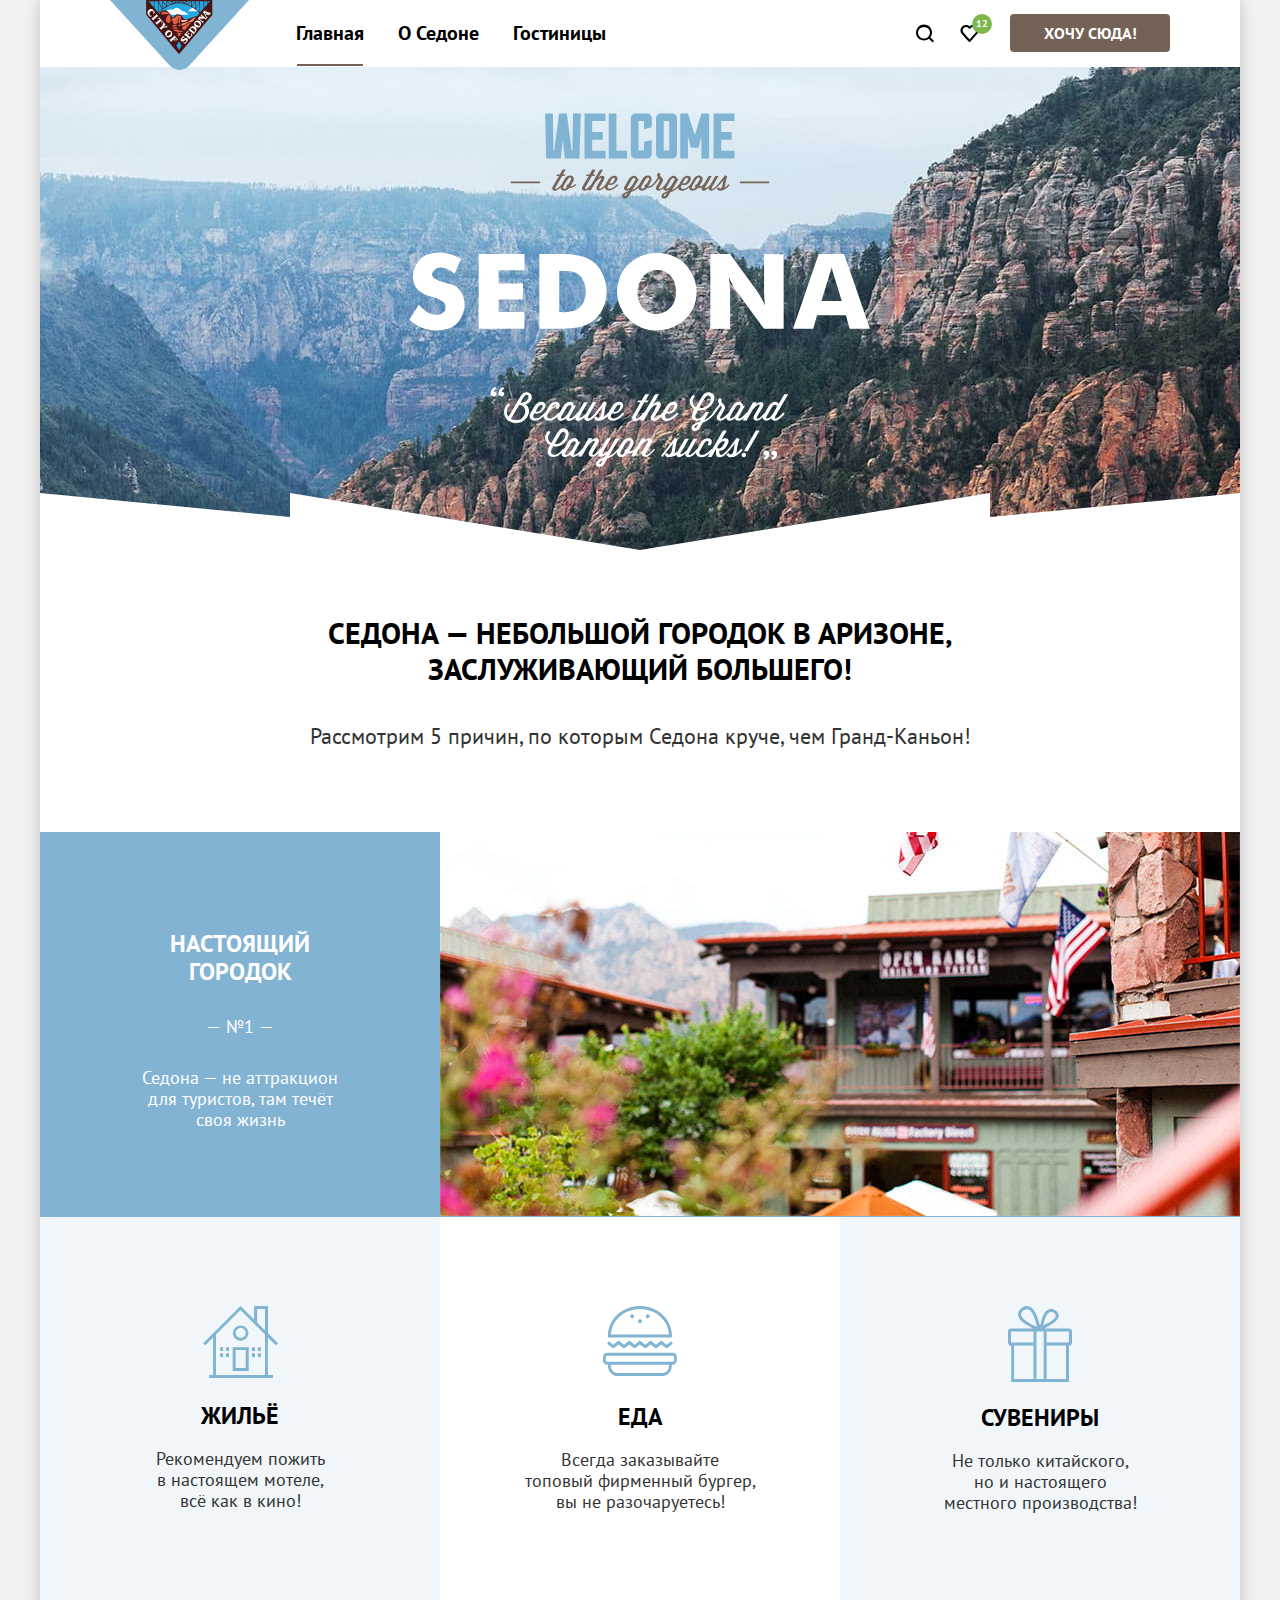
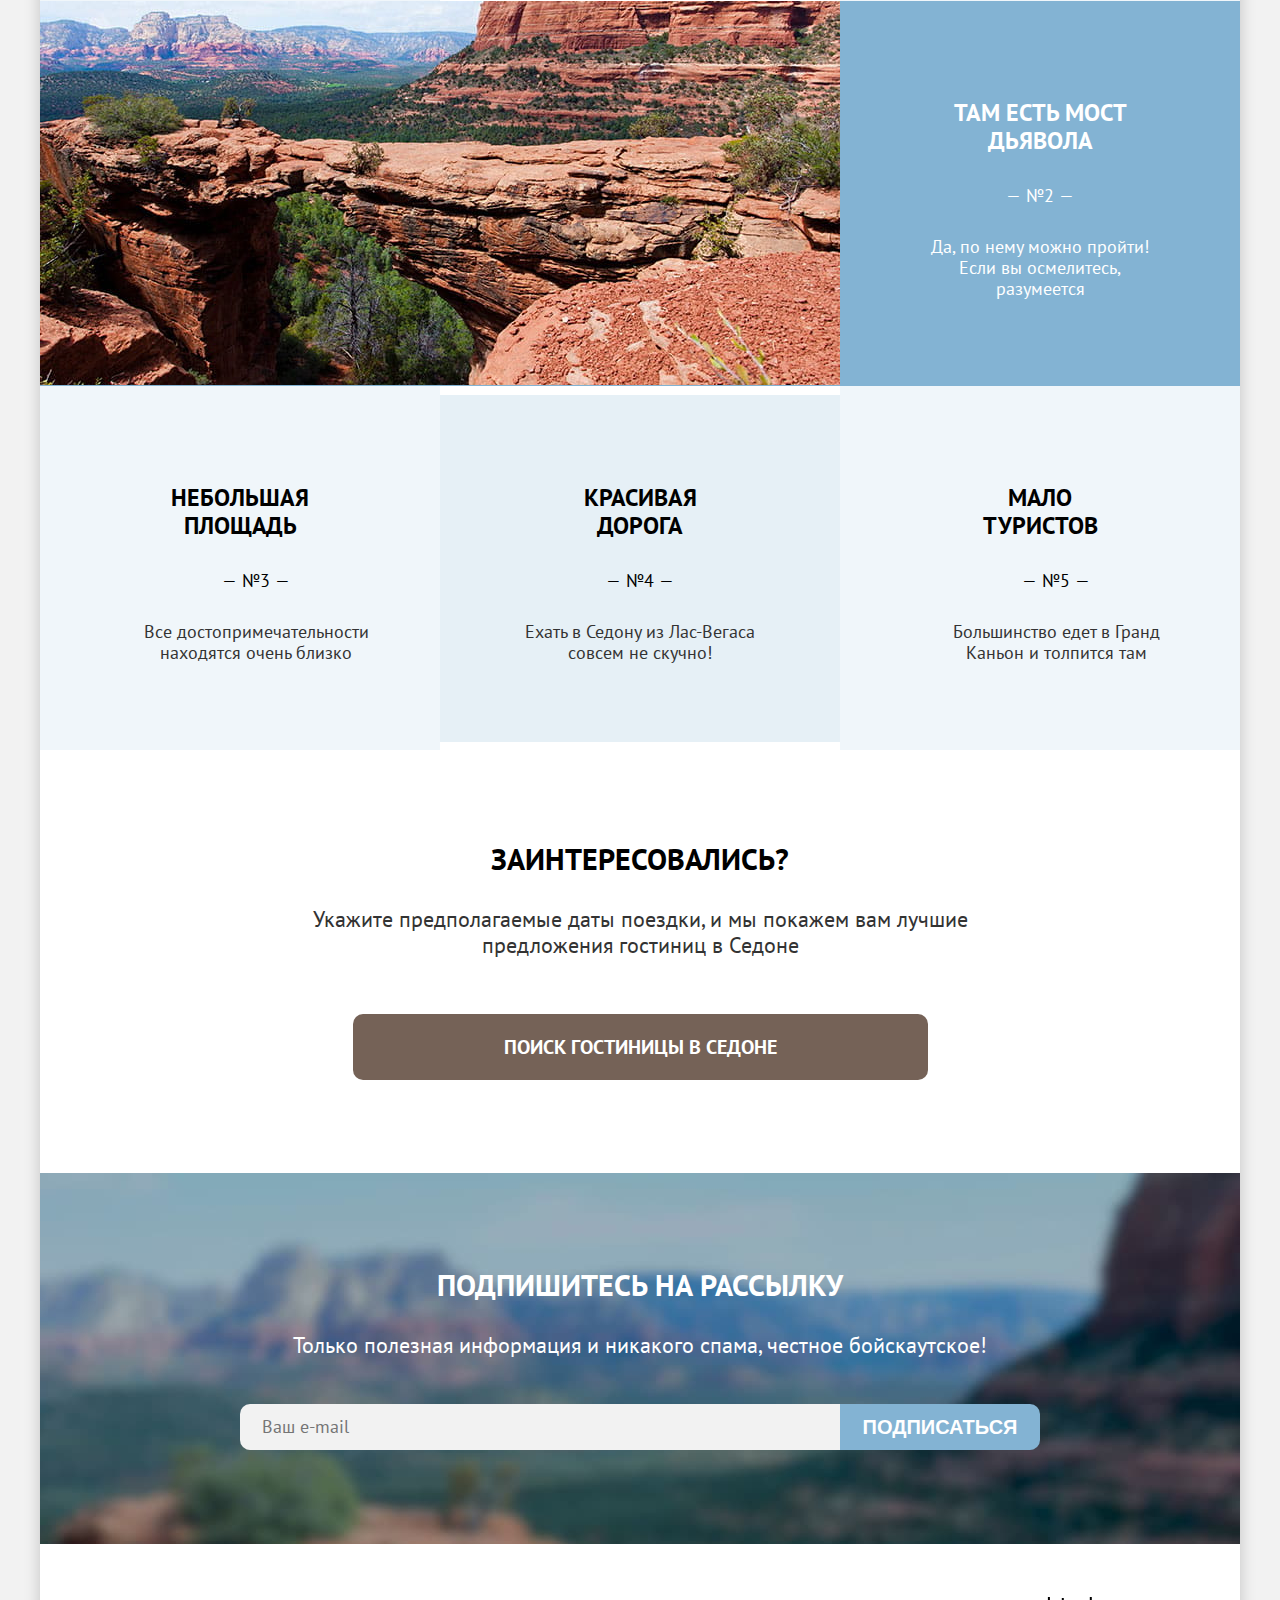
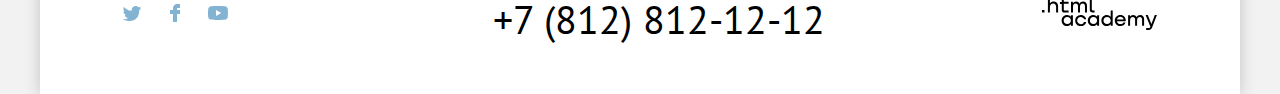
==== commit dce0ad4b: "шлифовка" ====
--- a/index.html
+++ b/index.html
@@ -8,213 +8,290 @@
 </head>
 
 <body>
-  <div class="main-container">
-    <header class="main-page-header">
-      <div class="header-container">
-        <a class="navigation-logo" href="index.html">
-          <img class="logo" src="images/logo.svg" width="139" height="70" alt="Логотип курортного города Седона">
-        </a>
-        <nav class="main-navigation-header">
-          <ul class="main-navigation-list">
-            <li class="main-navigation-item">
-              <a class="main-navigation-link main-navigation-link-current" href="index.html">Главная</a>
-            </li>
-            <li class="main-navigation-item">
-              <a class="main-navigation-link" href="#">О Седоне</a>
-            </li>
-            <li class="main-navigation-item">
-              <a class="main-navigation-link" href="catalog.html">Гостиницы</a>
-            </li>
-          </ul>
-        </nav>
-
-        <ul class="navigation-user">
+  <header class="main-page-header">
+    <div class="header-container">
+      <a class="navigation-logo" href="index.html">
+        <img class="logo" src="images/logo.svg" width="139" height="70" alt="Логотип курортного города Седона">
+      </a>
+      <nav class="main-navigation-header">
+        <ul class="main-navigation-list">
           <li class="main-navigation-item">
-            <a class="main-navigation-link" href="#">
-              <svg class="navigation-icon" aria-hidden="true" focusable="false" width="20" height="19" fill="none"
-                xmlns="http://www.w3.org/2000/svg">
-                <path
-                  d="m19.03 17.05-3.71-3.7c1-1.3 1.7-3 1.7-4.9 0-4.4-3.61-8-8.02-8a8.12 8.12 0 0 0-8.03 8.1c0 4.4 3.61 8 8.03 8 1.8 0 3.5-.6 4.91-1.7l3.71 3.7 1.4-1.5ZM9 14.55c-3.31 0-6.02-2.7-6.02-6a6.03 6.03 0 0 1 12.03 0c0 3.3-2.7 6-6.01 6Z" />
-              </svg>
-              <span class="visually-hidden">
-                Поиск
-              </span>
+            <a class="main-navigation-link main-navigation-link-current" href="index.html">Главная</a>
+          </li>
+          <li class="main-navigation-item">
+            <a class="main-navigation-link" href="#">О Седоне</a>
+          </li>
+          <li class="main-navigation-item">
+            <a class="main-navigation-link" href="catalog.html">Гостиницы</a>
+          </li>
+        </ul>
+      </nav>
+
+      <ul class="navigation-user">
+        <li class="main-navigation-item">
+          <a class="main-navigation-link" href="#">
+            <svg class="navigation-icon" aria-hidden="true" focusable="false" width="20" height="19"
+              xmlns="http://www.w3.org/2000/svg">
+              <path
+                d="m19.03 17.05-3.71-3.7c1-1.3 1.7-3 1.7-4.9 0-4.4-3.61-8-8.02-8a8.12 8.12 0 0 0-8.03 8.1c0 4.4 3.61 8 8.03 8 1.8 0 3.5-.6 4.91-1.7l3.71 3.7 1.4-1.5ZM9 14.55c-3.31 0-6.02-2.7-6.02-6a6.03 6.03 0 0 1 12.03 0c0 3.3-2.7 6-6.01 6Z" />
+            </svg>
+            <span class="visually-hidden">
+              Поиск
+            </span>
+          </a>
+        </li>
+        <li class="main-navigation-item">
+          <a class="main-navigation-link" href="#">
+            <svg class="navigation-icon" aria-hidden="true" focusable="false" width="19" height="17"
+              xmlns="http://www.w3.org/2000/svg">
+              <path
+                d="M9.44 17c-.3 0-.6-.1-.8-.4-5.41-6.1-6.72-7.5-7.02-7.9A5.4 5.4 0 0 1 6.03 0c1.3 0 2.51.5 3.51 1.3a5.47 5.47 0 0 1 9.03 4.1c0 1.3-.5 2.5-1.3 3.4l-7.02 7.9c-.2.2-.4.3-.8.3ZM3.43 7.5c.3.4 3.5 4 6.11 6.9l6.22-7c.5-.5.7-1.2.7-2 0-1.8-1.5-3.3-3.3-3.3-1 0-2.01.5-2.71 1.3-.3.3-.6.4-.9.4-.3 0-.6-.2-.8-.4a3.7 3.7 0 0 0-2.72-1.3c-1.8 0-3.3 1.5-3.3 3.3-.1.9.3 1.6.7 2.1-.1 0-.1 0 0 0Z" />
+            </svg>
+            <span class="visually-hidden">
+              Избранное
+            </span>
+            <span class="favourite-counter">12</span>
+          </a>
+        </li>
+        <li class="main-header-navigation-button">
+          <a class="button-main-navigation-link" href="#">Хочу сюда!</a>
+        </li>
+      </ul>
+    </div>
+  </header>
+  <main class="main-container main-index">
+    <div class="page-container">
+      <section class="main-index-banner">
+        <h1 class="visually-hidden">Курортный город Седона</h1>
+        <img class="main-banner-logo" src="images/welcome-message-banner.svg" width="458" height="352"
+          alt="Текст основного баннера города Седона">
+
+      </section>
+      <section class="advantages">
+        <h2 class="post-banner-text">Седона — небольшой городок в Аризоне, заслуживающий большего!</h2>
+        <p class="post-banner-text-description">Рассмотрим 5 причин, по которым Седона круче, чем Гранд-Каньон!</p>
+        <h2 class="visually-hidden">Преимущества</h2>
+        <ul class="advantages-list">
+          <li class="advantages-item first">
+            <div class="advantage-text-container">
+              <h3 class="advantages-title">Настоящий городок</h3>
+              <p class="advantages-number">№1</p>
+              <p class="advantages-description">Седона — не аттракцион для туристов, там течёт своя жизнь</p>
+            </div>
+            <img class="advantages-first-photo" src="images/advantage-1.jpg" width="800" height="384"
+              alt="Первое преимущество города Седона">
+          </li>
+          <li class="advantages-item">
+            <img class="advantages-second-photo" src="images/advantage-2.jpg" width="800" height="384"
+              alt="Пятое преимущество города Седона">
+            <div class="advantage-text-container">
+              <h3 class="advantages-title">Там есть мост дьявола</h3>
+              <p class="advantages-number">№2</p>
+              <p class="advantages-description">Да, по нему можно пройти! Если вы осмелитесь, разумеется</p>
+            </div>
+
+          </li>
+          <li class="sub-advantages-item advantage-text-container">
+            <h3 class="advantages-title sub-advantages-title">Небольшая площадь</h3>
+            <p class="sub-advantages-number">№3</p>
+            <p class="sub-advantages-description">Все достопримечательности находятся очень близко</p>
+          </li>
+          <li class="sub-advantages-item-road advantage-text-container">
+            <h3 class="advantages-title sub-advantages-title">Красивая дорога</h3>
+            <p class="sub-advantages-number">№4</p>
+            <p class="sub-advantages-description">Ехать в Седону из Лас-Вегаса совсем не скучно!</p>
+          </li>
+          <li class="sub-advantages-item advantage-text-container">
+            <h3 class="advantages-title sub-advantages-title">Мало туристов</h3>
+            <p class="sub-advantages-number">№5</p>
+            <p class="sub-advantages-description">Большинство едет в Гранд Каньон и толпится там</p>
+          </li>
+          <li class="sub-advantages-with-logo">
+            <ul class="sub-advantages-list-with-logo">
+              <li class="sub-advantages-item">
+                <img src="images/advantage-house.svg" width="75" height="72" alt="Домик"
+                  class="sub-advantages-logo-house">
+                <h3 class="advantages-title sub-advantages-title-with-logo">Жильё</h3>
+                <p class="sub-advantages-description sub-advantages-description-house">Рекомендуем пожить в настоящем мотеле, всё как в кино!</p>
+              </li>
+              <li class="sub-advantages-item-food">
+                <img src="images/advantage-food.svg" width="74" height="70" alt="Бургер"
+                  class="sub-advantages-logo-food">
+                <h3 class="advantages-title sub-advantages-title-with-logo">Еда</h3>
+                <p class="sub-advantages-description">Всегда заказывайте <br> топовый фирменный бургер, вы не
+                  разочаруетесь!
+                </p>
+              </li>
+              <li class="sub-advantages-item">
+                <img src="images/advantage-souvenirs.svg" width="64" height="76" alt="Подарочная коробка"
+                  class="sub-advantages-logo-souvenirs">
+                <h3 class="advantages-title sub-advantages-title-with-logo">Сувениры</h3>
+                <p class="sub-advantages-description sub-advantages-description-souvenirs">Не только китайского, <br> но и настоящего местного производства!</p>
+              </li>
+            </ul>
+          </li>
+
+        </ul>
+      </section>
+      <section class="main-index-appointment">
+        <h2 class="visually-hidden">Форма поиска гостиниц в Седоне</h2>
+        <p class="main-index-appointment-title">Заинтересовались?</p>
+        <p class="main-index-appointment-description">Укажите предполагаемые даты поездки, и мы покажем вам лучшие
+          предложения гостиниц в Седоне</p>
+        <a class="button main-index-appointment-link" href="catalog.html">Поиск гостиницы в Седоне</a>
+      </section>
+      <section class="newsletter">
+        <div class="newsletter-container">
+          <h2 class="newsletter-title">Подпишитесь на рассылку</h2>
+          <p class="newsletter-description">Только полезная информация и никакого спама, честное бойскаутское!</p>
+          <form class="newsletter-form" action="https://echo.htmlacademy.ru" method="post">
+            <label for="newsletter-email" class="visually-hidden">Email</label>
+            <input class="field" placeholder="Ваш e-mail" type="email" name="newsletter-email" id="newsletter-email"
+              required>
+            <button class="newsletter-button" type="submit">Подписаться</button>
+          </form>
+        </div>
+      </section>
+    </div>
+  </main>
+
+  <footer class="page-footer">
+    <div class="footer-container">
+      <div class="footer-social">
+        <h2 class="visually-hidden">Ссылки на соцсети</h2>
+        <ul class="footer-social-list">
+          <li class="footer-social-item">
+            <a class="footer-social-button" target="_blank" href="https://twitter.com/htmlacademy_ru">
+              <svg class="social-logo" width="18" height="15" aria-hidden="true" focusable="false"
+                xmlns="http://www.w3.org/2000/svg">
+                <g clip-path="url(#a)">
+                  <path
+                    d="M11.6.2c1.8-.5 3.2.3 3.8 1.2.7-.2 1.4-.5 2.1-.7 0 .9-.6 1.5-.9 1.8.7.1 1.4-.6 1.4-.6-.2 1-1.1 1.8-1.7 2C16.1 10.7 13 15.1 5.7 15h-.5c-.4 0-4.4-.5-5.2-1.9 2.4.2 4.1-.4 5-1.2-1-.3-2.9-.4-3.2-2.9.4.1.6.2 1.3.1C1.8 8.3.4 7.5.5 5.3c.3.3 1.1.5 1.4.5C1.1 5.6-.2 2.5.9.9c1.9 1.9 4 3.6 7.6 3.8C8.7 2.3 9.7.8 11.6.2Z" />
+                </g>
+                <defs>
+                  <clipPath id="a">
+                    <path d="M0 0h18v15H0z" />
+                  </clipPath>
+                </defs>
+              </svg>
+              <span class="visually-hidden">Твиттер</span>
             </a>
           </li>
-          <li class="main-navigation-item">
-            <a class="main-navigation-link" href="#">
-              <svg class="navigation-icon" aria-hidden="true" focusable="false" width="19" height="17" fill="none"
-                xmlns="http://www.w3.org/2000/svg">
-                <path
-                  d="M9.44 17c-.3 0-.6-.1-.8-.4-5.41-6.1-6.72-7.5-7.02-7.9A5.4 5.4 0 0 1 6.03 0c1.3 0 2.51.5 3.51 1.3a5.47 5.47 0 0 1 9.03 4.1c0 1.3-.5 2.5-1.3 3.4l-7.02 7.9c-.2.2-.4.3-.8.3ZM3.43 7.5c.3.4 3.5 4 6.11 6.9l6.22-7c.5-.5.7-1.2.7-2 0-1.8-1.5-3.3-3.3-3.3-1 0-2.01.5-2.71 1.3-.3.3-.6.4-.9.4-.3 0-.6-.2-.8-.4a3.7 3.7 0 0 0-2.72-1.3c-1.8 0-3.3 1.5-3.3 3.3-.1.9.3 1.6.7 2.1-.1 0-.1 0 0 0Z" />
-              </svg>
-              <span class="visually-hidden">
-                Избранное
-              </span>
-              <span class="favourite-counter">12</span>
+          <li class="footer-social-item">
+            <a class="footer-social-button" target="_blank" href="https://www.facebook.com/htmlacademy">
+              <svg class="social-logo" width="10" height="18" aria-hidden="true" focusable="false" viewBox="0 0 10 18"
+                xmlns="http://www.w3.org/2000/svg">
+                <path d="M7 0C4.8 0 3 1.8 3 4V6H0V10H3V18H7V10H10V6H7V4H10V0H7Z" />
+              </svg>
+              <span class="visually-hidden">Фейсбук</span>
             </a>
           </li>
-          <li class="main-header-navigation-button">
-            <a class="button-main-navigation-link" href="#">Хочу сюда!</a>
+          <li class="footer-social-item">
+            <a class="footer-social-button" target="_blank" href="https://www.youtube.com/c/HTMLAcademyRUS">
+              <svg class="social-logo" aria-hidden="true" focusable="false" width="20" height="14" viewBox="0 0 20 14"
+                xmlns="http://www.w3.org/2000/svg">
+                <path fill-rule="evenodd" clip-rule="evenodd"
+                  d="M17.8136 0.418176C18.6746 0.648666 19.3513 1.32532 19.5818 2.18637C19.9983 3.74547 20 7.00033 20 7.00033C20 7.00033 20 10.2552 19.5818 11.8143C19.3513 12.6753 18.6746 13.352 17.8136 13.5825C16.2545 14.0007 9.99996 14.0007 9.99996 14.0007C9.99996 14.0007 3.74547 14.0007 2.18636 13.5825C1.32532 13.352 0.648666 12.6753 0.418176 11.8143C0 10.2552 0 7.00033 0 7.00033C0 7.00033 0 3.74547 0.418176 2.18637C0.648666 1.32532 1.32532 0.648666 2.18636 0.418176C3.74547 0 9.99996 0 9.99996 0C9.99996 0 16.2545 0 17.8136 0.418176ZM13.194 7.00061L7.99808 10.0002V4.00092L13.194 7.00061Z" />
+              </svg>
+              <span class="visually-hidden">Ютуб</span>
+            </a>
           </li>
         </ul>
       </div>
-    </header>
-    <main class="main-container main-index">
-      <div class="page-container">
-        <section class="main-index-banner">
-          <h1 class="visually-hidden">Курортный город Седона</h1>
-          <img class="main-banner-logo" src="images/welcome-message-banner.svg" width="458" height="352"
-            alt="Текст основного баннера города Седона">
-
-        </section>
-        <section class="advantages">
-          <h2 class="post-banner-text">Седона — небольшой городок в Аризоне, заслуживающий большего!</h2>
-          <p class="post-banner-text-description">Рассмотрим 5 причин, по которым Седона круче, чем Гранд-Каньон!</p>
-          <h2 class="visually-hidden">Преимущества</h2>
-          <ul class="advantages-list">
-            <li class="advantages-item first">
-              <div class="advantage-text-container">
-                <h3 class="advantages-title">Настоящий городок</h3>
-                <p class="advantages-number">№1</p>
-                <p class="advantages-description">Седона — не аттракцион для туристов, там течёт своя жизнь</p>
-              </div>
-              <img class="advantages-first-photo" src="images/advantage-1.jpg" width="800" height="384"
-                alt="Первое преимущество города Седона">
-            </li>
-            <li class="advantages-item">
-              <img class="advantages-second-photo" src="images/advantage-2.jpg" width="800" height="384"
-                alt="Пятое преимущество города Седона">
-              <div class="advantage-text-container">
-                <h3 class="advantages-title">Там есть мост дьявола</h3>
-                <p class="advantages-number">№2</p>
-                <p class="advantages-description">Да, по нему можно пройти! Если вы осмелитесь, разумеется</p>
-              </div>
-
-            </li>
-            <li class="sub-advantages-item">
-              <h3 class="advantages-title sub-advantages-title">Небольшая площадь</h3>
-              <p class="sub-advantages-number">№3</p>
-              <p class="sub-advantages-description">Все достопримечательности находятся очень близко</p>
-            </li>
-            <li class="sub-advantages-item-road">
-              <h3 class="advantages-title sub-advantages-title">Красивая дорога</h3>
-              <p class="sub-advantages-number">№4</p>
-              <p class="sub-advantages-description">Ехать в Седону из Лас-Вегаса совсем не скучно!</p>
-            </li>
-            <li class="sub-advantages-item">
-              <h3 class="advantages-title sub-advantages-title">Мало туристов</h3>
-              <p class="sub-advantages-number">№5</p>
-              <p class="sub-advantages-description">Большинство едет в Гранд Каньон и толпится там</p>
-            </li>
-            <li class="sub-advantages-with-logo">
-              <ul class="sub-advantages-list-with-logo">
-                <li class="sub-advantages-item">
-                  <img src="images/advantage-house.svg" width="75" height="72" alt="Домик"
-                    class="sub-advantages-logo-house">
-                  <h3 class="advantages-title sub-advantages-title-with-logo">Жильё</h3>
-                  <p class="sub-advantages-description">Рекомендуем пожить в настоящем мотеле, всё как в кино!</p>
-                </li>
-                <li class="sub-advantages-item-food">
-                  <img src="images/advantage-food.svg" width="74" height="70" alt="Бургер"
-                    class="sub-advantages-logo-food">
-                  <h3 class="advantages-title sub-advantages-title-with-logo">Еда</h3>
-                  <p class="sub-advantages-description">Всегда заказывайте топовый фирменный бургер, вы не
-                    разочаруетесь!
-                  </p>
-                </li>
-                <li class="sub-advantages-item">
-                  <img src="images/advantage-souvenirs.svg" width="64" height="76" alt="Подарочная коробка"
-                    class="sub-advantages-logo-souvenirs">
-                  <h3 class="advantages-title sub-advantages-title-with-logo">Сувениры</h3>
-                  <p class="sub-advantages-description">Не только китайского, но и настоящего местного производства!</p>
-                </li>
-              </ul>
-            </li>
-
-          </ul>
-        </section>
-        <section class="main-index-appointment">
-          <h2 class="visually-hidden">Форма поиска гостиниц в Седоне</h2>
-          <p class="main-index-appointment-title">Заинтересовались?</p>
-          <p class="main-index-appointment-description">Укажите предполагаемые даты поездки, и мы покажем вам лучшие
-            предложения гостиниц в Седоне</p>
-          <a class="button main-index-appointment-link" href="catalog.html">Поиск гостиницы в Седоне</a>
-        </section>
-        <section class="newsletter">
-          <div class="newsletter-container">
-            <h2 class="newsletter-title">Подпишитесь на рассылку</h2>
-            <p class="newsletter-description">Только полезная информация и никакого спама, честное бойскаутское!</p>
-            <form class="newsletter-form" action="https://echo.htmlacademy.ru" method="post">
-              <label for="newsletter-email" class="visually-hidden">Email</label>
-              <input class="field" placeholder="Ваш e-mail" type="email" name="newsletter-email" id="newsletter-email"
-                required>
-              <button class="newsletter-button" type="submit">Подписаться</button>
-            </form>
+      <div class="footer-telephone-number">
+        <h2 class="visually-hidden">Контактный телефон</h2>
+        <a class="footer-contact-number" href="tel:+78128121212">+7 (812) 812-12-12</a>
+      </div>
+
+      <h2 class="visually-hidden">Сайт разработчиков</h2>
+      <a class="html-academy-link" href="https://htmlacademy.ru/" target="_blank">
+        <svg class="html-academy-logo" width="115" height="34" aria-hidden="true" focusable="false"
+          xmlns="http://www.w3.org/2000/svg">
+          <path
+            d="M0 12.9v2.6h2.5v-2.6H0ZM11.6 4.5c-1.6 0-2.8.7-3.6 1.7h-.1V0h-2v15.5h2v-5.3c0-2.1 1.3-3.6 3.3-3.6 1.8 0 2.9 1.4 2.9 3.2v5.7h2V9.4c.1-3-1.8-4.9-4.5-4.9ZM26.6 4.8h-4.8V1.1h-2v3.8h-1.9v2h1.9v6c0 1.7 1 2.7 2.7 2.7h4.1v-2h-3.7c-.7 0-1.1-.4-1.1-1.1V6.8h4.8v-2ZM41.1 4.6c-1.6 0-2.9.8-3.5 2.1h-.1c-.6-1.2-1.8-2.1-3.4-2.1-1.4 0-2.5.8-3.1 1.8h-.1V4.8H29v10.6h2V10c0-2 1-3.5 2.6-3.5 1.5 0 2.4 1 2.4 2.6v6.3h2V9.8c0-2.4 1.4-3.3 2.6-3.3 1.5 0 2.4 1 2.4 2.6v6.3h2V8.9c.1-2.5-1.4-4.3-3.9-4.3ZM47.8 12.7c0 1.7 1 2.7 2.8 2.7h2v-2h-1.7c-.7 0-1.1-.4-1.1-1.1V0h-2v12.7ZM28.9 19.7c-.9-1.1-2.2-1.8-3.9-1.8-3.1 0-5.4 2.3-5.4 5.6s2.3 5.6 5.4 5.6c1.8 0 3-.8 3.8-1.9h.1v1.6h2V18.2h-2v1.5Zm-3.6 7.4c-2.2 0-3.6-1.6-3.6-3.6s1.4-3.6 3.6-3.6 3.6 1.6 3.6 3.6c0 1.9-1.4 3.6-3.6 3.6ZM44.2 22c-.5-2.4-2.6-4.1-5.4-4.1a5.4 5.4 0 0 0-5.6 5.6c0 3.1 2.2 5.6 5.6 5.6 2.8 0 4.9-1.8 5.4-4.2h-2.1a3.4 3.4 0 0 1-3.3 2.3c-2.2 0-3.6-1.6-3.6-3.6s1.4-3.6 3.6-3.6c1.6 0 2.8 1 3.3 2.2h2.1V22ZM55.1 19.7c-.9-1.1-2.2-1.8-3.9-1.8-3.1 0-5.4 2.3-5.4 5.6s2.3 5.6 5.4 5.6c1.8 0 3-.8 3.8-1.9h.1v1.6h2V18.2h-2v1.5Zm-3.6 7.4c-2.2 0-3.6-1.6-3.6-3.6s1.4-3.6 3.6-3.6 3.6 1.6 3.6 3.6c0 1.9-1.5 3.6-3.6 3.6ZM68.7 19.8c-.9-1.1-2.2-1.9-3.9-1.9-3.1 0-5.4 2.3-5.4 5.6s2.2 5.6 5.4 5.6c1.7 0 3-.8 3.8-1.8h.1v1.5h2V13.4h-2v6.4Zm-3.6 7.3c-2.2 0-3.6-1.6-3.6-3.6s1.4-3.6 3.6-3.6 3.6 1.6 3.6 3.6c-.1 2-1.5 3.6-3.6 3.6ZM78.3 17.9c-3.3 0-5.5 2.5-5.5 5.6 0 3 2.1 5.6 5.5 5.6 2.5 0 4.5-1.3 5.2-3.6h-2.1c-.5 1-1.6 1.6-3 1.6-1.9 0-3.3-1.3-3.4-2.9h8.8c.2-3.6-2-6.3-5.5-6.3Zm0 1.9c1.7 0 3 1 3.3 2.6h-6.5c.3-1.5 1.5-2.6 3.2-2.6ZM98.2 17.9c-1.6 0-2.9.8-3.6 2h-.1c-.6-1.2-1.8-2-3.4-2-1.4 0-2.5.7-3.1 1.8v-1.5h-1.9v10.6h2v-5.4c0-2 1-3.4 2.6-3.5 1.5 0 2.4 1 2.4 2.6v6.3h2v-5.6c0-2.4 1.4-3.3 2.6-3.3 1.5 0 2.4 1 2.4 2.6v6.3h2v-6.5c.1-2.6-1.4-4.4-3.9-4.4ZM109.4 27l-3.6-8.9h-2.2l4.8 11.6c-.3.9-.7 1.2-1.7 1.2h-2.5v2h2.5c1.8 0 2.8-.8 3.5-2.6l4.7-12.2h-2.1l-3.4 8.9Z" />
+        </svg>
+      </a>
+    </div>
+  </footer>
+  </div>
+  <div class="modal-container modal-container-close">
+    <div class="modal modal-auth">
+      <section class="modal-content">
+        <h2 class="modal-title">Поиск гостиницы в Седоне</h2>
+        <button class="modal-close-button">
+          <span class="visually-hidden">Закрыть</span>
+          <svg width="14" height="14" viewBox="0 0 14 14" xmlns="http://www.w3.org/2000/svg">
+            <path
+              d="M14 1.29231L12.7077 0L7 5.70769L1.29231 0L0 1.29231L5.70769 7L0 12.7077L1.29231 14L7 8.29231L12.7077 14L14 12.7077L8.29231 7L14 1.29231Z" />
+          </svg>
+        </button>
+        <form class="modal-form" action="https://echo.htmlacademy.ru/" method="post"></form>
+        <div class="field-group">
+
+          <div class="modal-dates-container">
+            <label for="incoming-date" class="heading-modal">Дата заезда:</label>
+            <input type="date" name="incoming-date" id="incoming-date" class="input-modal-fill dates">
           </div>
-        </section>
-      </div>
-    </main>
-
-    <footer class="page-footer">
-      <div class="footer-container">
-        <div class="footer-social">
-          <h2 class="visually-hidden">Ссылки на соцсети</h2>
-          <ul class="footer-social-list">
-            <li class="footer-social-item">
-              <a class="footer-social-button" target="_blank" href="https://twitter.com/htmlacademy_ru">
-                <svg class="social-logo" width="18" height="15" aria-hidden="true" focusable="false" fill="none"
-                  xmlns="http://www.w3.org/2000/svg">
-                  <g clip-path="url(#a)">
-                    <path
-                      d="M11.6.2c1.8-.5 3.2.3 3.8 1.2.7-.2 1.4-.5 2.1-.7 0 .9-.6 1.5-.9 1.8.7.1 1.4-.6 1.4-.6-.2 1-1.1 1.8-1.7 2C16.1 10.7 13 15.1 5.7 15h-.5c-.4 0-4.4-.5-5.2-1.9 2.4.2 4.1-.4 5-1.2-1-.3-2.9-.4-3.2-2.9.4.1.6.2 1.3.1C1.8 8.3.4 7.5.5 5.3c.3.3 1.1.5 1.4.5C1.1 5.6-.2 2.5.9.9c1.9 1.9 4 3.6 7.6 3.8C8.7 2.3 9.7.8 11.6.2Z" />
-                  </g>
-                  <defs>
-                    <clipPath id="a">
-                      <path fill="#fff" d="M0 0h18v15H0z" />
-                    </clipPath>
-                  </defs>
-                </svg>
-                <span class="visually-hidden">Твиттер</span>
-              </a>
-            </li>
-            <li class="footer-social-item">
-              <a class="footer-social-button" target="_blank" href="https://www.facebook.com/htmlacademy">
-                <svg class="social-logo" width="10" height="18" aria-hidden="true" focusable="false" fill="none"
-                  xmlns="http://www.w3.org/2000/svg">
-                  <path d="M7 0C4.8 0 3 1.8 3 4v2H0v4h3v8h4v-8h3V6H7V4h3V0H7Z" />
-                </svg>
-                <span class="visually-hidden">Фейсбук</span>
-              </a>
-            </li>
-            <li class="footer-social-item">
-              <a class="footer-social-button" target="_blank" href="https://www.youtube.com/c/HTMLAcademyRUS">
-                <svg class="social-logo" aria-hidden="true" focusable="false" width="20" height="14" viewBox="0 0 20 14"
-                  fill="none" xmlns="http://www.w3.org/2000/svg">
-                  <path fill-rule="evenodd" clip-rule="evenodd"
-                    d="M17.8136 0.418176C18.6746 0.648666 19.3513 1.32532 19.5818 2.18637C19.9983 3.74547 20 7.00033 20 7.00033C20 7.00033 20 10.2552 19.5818 11.8143C19.3513 12.6753 18.6746 13.352 17.8136 13.5825C16.2545 14.0007 9.99996 14.0007 9.99996 14.0007C9.99996 14.0007 3.74547 14.0007 2.18636 13.5825C1.32532 13.352 0.648666 12.6753 0.418176 11.8143C0 10.2552 0 7.00033 0 7.00033C0 7.00033 0 3.74547 0.418176 2.18637C0.648666 1.32532 1.32532 0.648666 2.18636 0.418176C3.74547 0 9.99996 0 9.99996 0C9.99996 0 16.2545 0 17.8136 0.418176ZM13.194 7.00061L7.99808 10.0002V4.00092L13.194 7.00061Z" />
-                </svg>
-                <span class="visually-hidden">Ютуб</span>
-              </a>
-            </li>
-          </ul>
+          <p class="sub-text-date red-sub-text-modal">Мы не можем отправить вас в прошлое.</p>
+
+          <div class="modal-dates-container">
+            <label for="outcoming-date" class="heading-modal">Дата выезда:</label>
+            <input type="date" name="outcoming-date" id="outcoming-date" class="input-modal-fill dates">
+          </div>
+          <p class="sub-text-date">На эти даты есть свободные номера. Пока есть.</p>
+
+          <div class="cids">
+            <label for="adults-amount" class="heading-modal adults-label">Взрослые:</label>
+            <button type="button" class="modal-button-countage left-border-radius"
+              onclick="this.nextElementSibling.stepDown()">
+              <svg width="14" height="2" class="plus-minus-icon" viewBox="0 0 14 2" fill="none"
+                xmlns="http://www.w3.org/2000/svg">
+                <path d="M0 0L0 2L14 2V0L0 0Z" />
+              </svg>
+            </button>
+            <input type="number" id="adults-amount" name="adults-amount" class="input-number-modal input-modal-fill"
+              min="0" max="100" value="2" readonly>
+            <button type="button" class="modal-button-countage right-border-radius"
+              onclick="this.previousElementSibling.stepUp()">
+              <svg width="13" height="13" class="plus-minus-icon" viewBox="0 0 13 13" fill="none"
+                xmlns="http://www.w3.org/2000/svg">
+                <path d="M13 6H7V0H6V6H0V7H6V13H7V7H13V6Z" />
+              </svg>
+            </button>
+            <span class="form-label form-label-icon">
+              <label for="children-amount" class="heading-modal cids-label">Дети:</label>
+              <span class="tooltip">
+                <button type="button" class="i-modal-button" aria-labelledby="tooltip-label">
+                  <svg width="2" height="12" viewBox="0 0 2 12" fill="none" xmlns="http://www.w3.org/2000/svg">
+                    <path fill-rule="evenodd" clip-rule="evenodd" d="M0 0H2V2H0V0ZM2 12H0V3H2V12Z" fill="#FFFFFF" />
+                  </svg>
+                </button>
+                <span class="tooltip-text" role="tooltip" id="tooltip-label">Укажите количество детей, которые будут с
+                  вами, возраст которых от 6 до 18 лет. Дети до 6 лет размещаются бесплатно.</span>
+              </span>
+            </span>
+            <button type="button" class="modal-button-countage left-border-radius"
+              onclick="this.nextElementSibling.stepDown()">
+              <svg width="14" height="2" class="plus-minus-icon" viewBox="0 0 14 2" fill="none"
+                xmlns="http://www.w3.org/2000/svg">
+                <path d="M0 0L0 2L14 2V0L0 0Z" />
+              </svg>
+            </button>
+            <input type="number" id="children-amount" name="children-amount" class="input-number-modal input-modal-fill"
+              min="0" max="100" value="1" readonly>
+            <button type="button" class="modal-button-countage right-border-radius"
+              onclick="this.previousElementSibling.stepUp()">
+              <svg width="13" height="13" class="plus-minus-icon" viewBox="0 0 13 13" fill="none"
+                xmlns="http://www.w3.org/2000/svg">
+                <path d="M13 6H7V0H6V6H0V7H6V13H7V7H13V6Z" />
+              </svg>
+            </button>
+          </div>
         </div>
-        <div class="footer-telephone-number">
-          <h2 class="visually-hidden">Контактный телефон</h2>
-          <a class="footer-contact-number" href="tel:+78128121212">+7 (812) 812-12-12</a>
-        </div>
-        <div class="footer-about-text">
-          <h2 class="visually-hidden">Сайт разработчиков</h2>
-          <a href="https://htmlacademy.ru/" target="_blank">
-            <svg class="html-academy-logo" width="115" height="34" aria-hidden="true" focusable="false" fill="none"
-              xmlns="http://www.w3.org/2000/svg">
-              <path
-                d="M0 12.9v2.6h2.5v-2.6H0ZM11.6 4.5c-1.6 0-2.8.7-3.6 1.7h-.1V0h-2v15.5h2v-5.3c0-2.1 1.3-3.6 3.3-3.6 1.8 0 2.9 1.4 2.9 3.2v5.7h2V9.4c.1-3-1.8-4.9-4.5-4.9ZM26.6 4.8h-4.8V1.1h-2v3.8h-1.9v2h1.9v6c0 1.7 1 2.7 2.7 2.7h4.1v-2h-3.7c-.7 0-1.1-.4-1.1-1.1V6.8h4.8v-2ZM41.1 4.6c-1.6 0-2.9.8-3.5 2.1h-.1c-.6-1.2-1.8-2.1-3.4-2.1-1.4 0-2.5.8-3.1 1.8h-.1V4.8H29v10.6h2V10c0-2 1-3.5 2.6-3.5 1.5 0 2.4 1 2.4 2.6v6.3h2V9.8c0-2.4 1.4-3.3 2.6-3.3 1.5 0 2.4 1 2.4 2.6v6.3h2V8.9c.1-2.5-1.4-4.3-3.9-4.3ZM47.8 12.7c0 1.7 1 2.7 2.8 2.7h2v-2h-1.7c-.7 0-1.1-.4-1.1-1.1V0h-2v12.7ZM28.9 19.7c-.9-1.1-2.2-1.8-3.9-1.8-3.1 0-5.4 2.3-5.4 5.6s2.3 5.6 5.4 5.6c1.8 0 3-.8 3.8-1.9h.1v1.6h2V18.2h-2v1.5Zm-3.6 7.4c-2.2 0-3.6-1.6-3.6-3.6s1.4-3.6 3.6-3.6 3.6 1.6 3.6 3.6c0 1.9-1.4 3.6-3.6 3.6ZM44.2 22c-.5-2.4-2.6-4.1-5.4-4.1a5.4 5.4 0 0 0-5.6 5.6c0 3.1 2.2 5.6 5.6 5.6 2.8 0 4.9-1.8 5.4-4.2h-2.1a3.4 3.4 0 0 1-3.3 2.3c-2.2 0-3.6-1.6-3.6-3.6s1.4-3.6 3.6-3.6c1.6 0 2.8 1 3.3 2.2h2.1V22ZM55.1 19.7c-.9-1.1-2.2-1.8-3.9-1.8-3.1 0-5.4 2.3-5.4 5.6s2.3 5.6 5.4 5.6c1.8 0 3-.8 3.8-1.9h.1v1.6h2V18.2h-2v1.5Zm-3.6 7.4c-2.2 0-3.6-1.6-3.6-3.6s1.4-3.6 3.6-3.6 3.6 1.6 3.6 3.6c0 1.9-1.5 3.6-3.6 3.6ZM68.7 19.8c-.9-1.1-2.2-1.9-3.9-1.9-3.1 0-5.4 2.3-5.4 5.6s2.2 5.6 5.4 5.6c1.7 0 3-.8 3.8-1.8h.1v1.5h2V13.4h-2v6.4Zm-3.6 7.3c-2.2 0-3.6-1.6-3.6-3.6s1.4-3.6 3.6-3.6 3.6 1.6 3.6 3.6c-.1 2-1.5 3.6-3.6 3.6ZM78.3 17.9c-3.3 0-5.5 2.5-5.5 5.6 0 3 2.1 5.6 5.5 5.6 2.5 0 4.5-1.3 5.2-3.6h-2.1c-.5 1-1.6 1.6-3 1.6-1.9 0-3.3-1.3-3.4-2.9h8.8c.2-3.6-2-6.3-5.5-6.3Zm0 1.9c1.7 0 3 1 3.3 2.6h-6.5c.3-1.5 1.5-2.6 3.2-2.6ZM98.2 17.9c-1.6 0-2.9.8-3.6 2h-.1c-.6-1.2-1.8-2-3.4-2-1.4 0-2.5.7-3.1 1.8v-1.5h-1.9v10.6h2v-5.4c0-2 1-3.4 2.6-3.5 1.5 0 2.4 1 2.4 2.6v6.3h2v-5.6c0-2.4 1.4-3.3 2.6-3.3 1.5 0 2.4 1 2.4 2.6v6.3h2v-6.5c.1-2.6-1.4-4.4-3.9-4.4ZM109.4 27l-3.6-8.9h-2.2l4.8 11.6c-.3.9-.7 1.2-1.7 1.2h-2.5v2h2.5c1.8 0 2.8-.8 3.5-2.6l4.7-12.2h-2.1l-3.4 8.9Z" />
-            </svg>
-        </div>
-      </div>
-    </footer>
-  </div>
+        <button class="modal-button-submit" type="submit">Найти</button>
+        </form>
+      </section>
+    </div>
 </body>
 
 </html>
--- a/styles/styles.css
+++ b/styles/styles.css
@@ -22,6 +22,7 @@
 
 html {
   height: 100%;
+  background-color: #F2F2F2;
 }
 
 body {
@@ -31,7 +32,7 @@
   font-family: "PT Sans", sans-serif;
   font-size: 18px;
   line-height: 21px;
-  background-color: #FFFFFF;
+  background-color: #ffffff;
   color: #000000;
   width: 1200px;
   margin: 0 auto;
@@ -47,9 +48,10 @@
 }
 
 .main-page-header {
-  background-color: #FFFFFF;
+  position: relative;
   color: #000000;
   margin-bottom: -7px;
+  z-index: 2;
 }
 
 .header-container {
@@ -60,11 +62,11 @@
 
 .navigation-logo {
   margin-left: 70px;
+  flex-shrink: 0;
 }
 
 .main-navigation-header {
   margin-left: 30px;
-  width: 400px;
 }
 
 .main-navigation-list {
@@ -78,6 +80,7 @@
 .navigation-user {
   display: flex;
   flex-wrap: wrap;
+  flex-shrink: 0;
   margin: 0;
   margin-right: 70px;
   margin-left: auto;
@@ -158,11 +161,13 @@
   font-weight: bold;
   text-decoration: none;
   width: 160px;
-  height: 37px;
   display: flex;
   align-items: center;
   justify-content: center;
+  margin: 0;
+  padding: 9px 15px;
   margin-top: 14px;
+  outline: none;
 }
 
 .button-main-navigation-link:hover {
@@ -171,8 +176,7 @@
 
 .button-main-navigation-link:focus {
   background: #615048;
-  border: 3px solid #83B3D3;
-  border-radius: 4px;
+  outline: 3px solid #83B3D3;
 }
 
 .main-navigation-link-current::before {
@@ -222,7 +226,7 @@
   color: #333333;
   text-align: center;
   width: 720px;
-  margin: 0 auto 81px;
+  margin: 0 auto 78px;
 }
 
 .advantages-list {
@@ -236,6 +240,7 @@
 
 .sub-advantages-list-with-logo {
   display: flex;
+  flex-wrap: wrap;
   margin: 0;
   padding: 0;
   list-style-type: none;
@@ -246,47 +251,47 @@
 }
 
 .sub-advantages-logo-house {
-  margin-top: 89px;
+  margin-bottom: 20px;
+
+}
+
+.sub-advantages-logo-food {
   margin-bottom: 23px;
-
-}
-
-.sub-advantages-logo-food {
-  margin-top: 91px;
-  margin-bottom: 23px;
 }
 
 .sub-advantages-logo-souvenirs {
-  margin-top: 85px;
-  margin-bottom: 23px;
+  margin-bottom: 18px;
 }
 
 .sub-advantages-item-food {
   width: 400px;
+  padding: 89px 75px 79px 75px;
 }
 
 .sub-advantages-item-road {
   width: 400px;
+}
+
+.advantages-first-photo {
+  margin: 0 auto;
+}
+
+.sub-advantages-item {
+  width: 400px;
+  padding-top: 89px;
+  padding-bottom: 88px;
+}
+
+.advantages-item {
+  width: 1200px;
+  background-color: #83B3D3;
+  display: flex;
 }
 
 .advantage-text-container {
   width: 400px;
   margin: auto;
-}
-
-.advantages-first-photo {
-  margin: 0 auto;
-}
-
-.sub-advantages-item {
-  width: 400px;
-  height: 384px;
-}
-
-.advantages-item {
-  width: 1200px;
-  background-color: #83B3D3;
-  display: flex;
+  padding: 98px 91px 87px 91px;
 }
 
 .sub-advantages-item {
@@ -299,6 +304,7 @@
 
 .sub-advantages-item-road {
   background-color: rgba(131, 179, 211, 0.2);
+  padding: 89px 75px 79px 75px;
 }
 
 .advantages-title {
@@ -307,22 +313,22 @@
   line-height: 28px;
   text-transform: uppercase;
   color: #FFFFFF;
-  margin: 0 auto 30px;
+  margin: 0px auto 30px;
 }
 
 .sub-advantages-title {
   color: #000000;
-  padding-top: 98px;
+  padding: 0 36px
 }
 
 .sub-advantages-title-with-logo {
   padding-top: 0;
   color: #000000;
+  margin-bottom: 18px;
 }
 
 .advantages-description {
   color: #FFFFFF;
-  width: 220px;
   margin: 0 auto;
 }
 
@@ -330,11 +336,17 @@
   color: #333333;
   width: 250px;
   margin: 0 auto;
-
+}
+
+.sub-advantages-description-house {
+  width: 176px;
+}
+
+.sub-advantages-description-souvenirs {
+  width: 206px;
 }
 
 .advantages-number {
-  width: 250px;
   margin: 0 auto 30px;
   color: #FFFFFF;
 }
@@ -394,7 +406,7 @@
   line-height: 36px;
   border-radius: 10px;
   width: 575px;
-  height: 60px;
+  padding: 15px 30px;
   margin: 0 auto 93px;
   justify-content: center;
   align-items: center;
@@ -419,7 +431,7 @@
   background-size: 100% auto;
   background-repeat: no-repeat;
   color: #FFFFFF;
-  background-color: #83B3D3;
+  background-color: #83b3d385;
 }
 
 .newsletter-title {
@@ -467,8 +479,7 @@
 
 .newsletter-button:focus {
   background: #68A2CA;
-  border: 3px solid #756257;
-  outline: none;
+  outline: 3px solid #756257;
 }
 
 .newsletter-button:active {
@@ -484,6 +495,7 @@
 }
 
 .field {
+  font: inherit;
   font-size: 18px;
   line-height: 26px;
   color: #000000;
@@ -491,7 +503,9 @@
   background-color: #F2F2F2;
   border: none;
   width: 600px;
+  margin: 0;
   margin-left: auto;
+  padding: 5px 22px;
 }
 
 .field:hover {
@@ -500,8 +514,11 @@
 
 .field:focus {
   background: #E6E6E6;
-  border: 3px solid #83B3D3;
-  outline: none;
+  outline: 3px solid #83B3D3;
+}
+
+.field:not(:placeholder-shown):invalid {
+  outline: 2px solid #FF5757;
 }
 
 .social-logo {
@@ -517,9 +534,21 @@
 }
 
 .footer-social-button {
-  margin: 0;
-  padding: 0;
+  display: flex;
+  justify-content: center;
+  align-items: center;
+  width: 40px;
+  height: 40px;
   text-decoration: none;
+  border-radius: 3px;
+}
+
+.footer-social-button:focus {
+  outline: 3px solid #83B3D3;
+}
+
+.footer-social-item {
+  display: flex;
 }
 
 .footer-contact-number {
@@ -531,6 +560,7 @@
   text-decoration-line: none;
   color: #000000;
   margin: 40px auto;
+  padding: 15px;
 }
 
 .footer-contact-number:hover {
@@ -541,7 +571,28 @@
   color: rgba(117, 98, 87, 0.3);
 }
 
+.footer-contact-number:focus {
+  outline: 3px solid #83B3D3;
+  border-radius: 10px;
+}
+
+.html-academy-link {
+  display: flex;
+  width: 160px;
+  height: 70px;
+  margin: 0;
+  margin-top: 35px;
+  padding: 0;
+  text-decoration: none;
+}
+
+.html-academy-link:focus {
+  outline: 3px solid #83B3D3;
+  border-radius: 10px;
+}
+
 .html-academy-logo {
+  margin: auto;
   fill: #000000;
 }
 
@@ -575,6 +626,14 @@
   margin: 0;
   padding: 0;
   width: 150px;
+}
+
+.catalog-filter-price {
+  border: none;
+  margin: 0;
+  padding: 0;
+  width: 290px;
+  margin-left: 167px;
 }
 
 .catalog-filter-title {
@@ -616,6 +675,25 @@
   padding: 0;
   list-style-type: none;
   display: flex;
+  flex-wrap: wrap;
+}
+
+.breadcrumbs-index-link {
+  display: flex;
+  margin: 0;
+  padding: 0;
+  text-decoration: none;
+  width: 27px;
+  height: 27px;
+}
+
+.breadcumbs-arrow {
+  margin: auto;
+}
+
+.breadcrumbs-index-link:focus {
+  outline: 3px solid #83B3D3;
+  border-radius: 4px;
 }
 
 .breadcrumbs-link {
@@ -639,6 +717,7 @@
 
 .breadcrubs-index-logo {
   fill: #FFFFFF;
+  margin: auto;
 }
 
 .breadcrubs-index-logo:hover {
@@ -673,9 +752,8 @@
   border: none;
   border-radius: 4px;
   width: 160px;
-  height: 48px;
-  padding: 0px;
-  margin-bottom: 20px;
+  padding: 10px 15px;
+  margin-bottom: 14px;
 }
 
 .button-submit:hover {
@@ -709,9 +787,10 @@
   background-color: rgba(131, 179, 211, 0);
   border: none;
   text-align: center;
-  width: 160px;
-  padding: 0;
-  margin-bottom: 83px;
+  width: 100px;
+  padding: 10px 15px;
+  margin-bottom: 76px;
+  margin-left: 31px;
 }
 
 .button-reset:hover {
@@ -722,10 +801,16 @@
   color: rgba(255, 255, 255, 0.3);
 }
 
+.button-reset:focus {
+  outline: 3px solid #83B3D3;
+  border-radius: 4px;
+}
+
 .sorting {
   display: flex;
   padding: 48px 71px;
   padding-bottom: 45px;
+  align-items: start;
 }
 
 .sorting-title {
@@ -738,36 +823,37 @@
 }
 
 .select-control {
+  width: 287px;
+  padding: 12px 19px;
+  padding-right: 94px;
+  font-size: 18px;
+  line-height: 23px;
   border-color: #E6E6E6;
   border-radius: 4px;
-  font-size: 18px;
-  line-height: 23px;
   color: #333333;
-  width: 287px;
   margin-right: auto;
+  background-image: url("../images/select-arrow.svg");
+  background-repeat: no-repeat;
+  background-position: right 16px center;
+  appearance: none;
 }
 
 .select-control:hover {
-  border: 2px solid #83B3D3;
-  border-radius: 4px;
-  box-sizing: border-box;
+  outline: 2px solid #83B3D3;
 }
 
 .select-control:active {
   color: rgba(51, 51, 51, 0.3);
-  border-color: rgba(230, 230, 230, 0.3);
-  outline: none;
+  outline: rgba(230, 230, 230, 0.3);
 }
 
 .select-control:focus {
-  border: 2px solid #83B3D3;
-  border-radius: 4px;
-  box-sizing: border-box;
-  outline: none;
+  outline: 2px solid #83B3D3;
 }
 
 .sorting-viev-variants {
   display: flex;
+  flex-wrap: wrap;
   width: 160px;
   justify-content: space-between;
 }
@@ -846,6 +932,7 @@
   display: flex;
   flex-wrap: wrap;
   padding: 20px;
+  align-content: flex-start;
 }
 
 
@@ -857,7 +944,7 @@
 }
 
 .product-card-type-price {
-  width: 143px;
+  min-width: 141px;
   margin: 0;
   padding: 0;
 }
@@ -870,6 +957,7 @@
 }
 
 .product-card-title {
+  min-width: 340px;
   font-family: 'PT Sans';
   font-style: normal;
   font-weight: 700;
@@ -883,6 +971,11 @@
 .product-card-link {
   margin: 0 0 14px 0;
   padding: 0;
+  outline: none;
+}
+
+.product-card-link:focus {
+  outline: 3px solid #83B3D3;
 }
 
 .product-card-button-detail {
@@ -897,7 +990,7 @@
   border-radius: 4px;
   width: 133px;
   margin-bottom: 16px;
-  padding: 10px 0;
+  padding: 10px 20px;
   outline: none;
 }
 
@@ -907,8 +1000,7 @@
 
 .product-card-button-detail:focus {
   background: #615048;
-  border: 3px solid #83B3D3;
-  outline: none;
+  outline: 3px solid #83B3D3;
 }
 
 .product-card-button-detail:active {
@@ -921,31 +1013,30 @@
   text-transform: uppercase;
   font-weight: bold;
   font-size: 16px;
-  line-height: 21px;
+  line-height: 41px;
   text-align: center;
   text-decoration: none;
   border-radius: 4px;
   width: 140px;
   margin-left: 26px;
   margin-bottom: 16px;
-  padding: 10px 0;
   outline: none;
 }
 
 .product-card-button-favorite:hover {
   background: #68A2CA;
-  border: 1px solid #756257;
+  outline: 1px solid #756257;
 }
 
 .product-card-button-favorite:focus {
   background: #68A2CA;
-  border: 3px solid #756257;
+  outline: 3px solid #756257;
 }
 
 .product-card-button-favorite:active {
   background: #68A2CA;
   color: rgba(255, 255, 255, 0.3);
-  border: 1px solid #756257;
+  outline: 1px solid #756257;
 }
 
 .in-favorite {
@@ -954,7 +1045,7 @@
 
 .in-favorite:focus {
   background: #6C9E42;
-  border: 3px solid #756257;
+  outline: 3px solid #756257;
 }
 
 .in-favorite:hover {
@@ -972,6 +1063,7 @@
   background-repeat: space;
   width: calc(18px*4);
   height: 20px;
+  align-self: center;
 }
 
 .product-card-stars-3 {
@@ -979,6 +1071,7 @@
   background-repeat: space;
   width: calc(18px*3);
   height: 20px;
+  align-self: center;
 }
 
 .product-card-stars-2 {
@@ -986,6 +1079,7 @@
   background-repeat: space;
   width: calc(18px*2);
   height: 20px;
+  align-self: center;
 }
 
 .product-card-type-price {
@@ -1054,6 +1148,7 @@
 .pagination-container {
   display: flex;
   flex-wrap: wrap;
+  align-items: start;
   width: 1056px;
   margin: 0 auto 73px;
 }
@@ -1067,9 +1162,10 @@
   margin: 0;
   padding: 0;
   display: flex;
-  justify-content: space-between;
+  flex-wrap: wrap;
   list-style-type: none;
 }
+
 
 .amount-product-on-page {
   font-size: 18px;
@@ -1084,6 +1180,16 @@
   border-radius: 4px;
   width: 160px;
   outline: none;
+  padding: 12px 17px;
+  padding-right: 100px;
+  font-size: 18px;
+  line-height: 23px;
+  color: #333333;
+  margin-right: auto;
+  background-image: url("../images/select-arrow.svg");
+  background-repeat: no-repeat;
+  background-position: right 16px center;
+  appearance: none;
 }
 
 .select-amount-product-on-page:hover {
@@ -1143,8 +1249,8 @@
   text-transform: uppercase;
   border-radius: 4px;
   display: flex;
-  width: 55px;
-  height: 55px;
+  min-width: 55px;
+  min-height: 55px;
   align-items: center;
   justify-content: center;
 }
@@ -1170,6 +1276,15 @@
   color: #000000;
 }
 
+.pagination-item {
+  margin-right: 8px;
+  margin-bottom: 8px;
+}
+
+.pagination-item:nth-child(6n) {
+  margin-right: 0;
+}
+
 .main-index-appointment {
   display: flex;
   width: 1200px;
@@ -1187,7 +1302,7 @@
 }
 
 .footer-social {
-  width: 107px;
+  width: 126px;
   padding: 0px;
   margin: 49px 0 53px 72px;
 }
@@ -1202,13 +1317,9 @@
 }
 
 .footer-telephone-number {
+  display: flex;
   width: 720px;
   margin: 0 0 0 61px;
-}
-
-.footer-about-text {
-  width: 115px;
-  margin: 42px 0 0 53px;
 }
 
 .visually-hidden {
@@ -1233,7 +1344,9 @@
 }
 
 .breadcrumbs-item {
+  display: flex;
   margin-right: 11px;
+  align-self: center;
 }
 
 .favourite-counter {
@@ -1249,3 +1362,452 @@
   color: #FFFFFF;
   font-size: 10px;
 }
+
+.catalog-filter-item {
+  position: relative;
+  display: block;
+  padding-left: 36px;
+  margin-bottom: 16px;
+}
+
+.control-input[type="checkbox"]+label::before {
+  content: "";
+  position: absolute;
+  top: 2px;
+  left: 0;
+  width: 20px;
+  height: 20px;
+  background: #FFFFFF;
+  border-radius: 4px;
+}
+
+.control-input+label:hover:before {
+  background: rgba(255, 255, 255, 0.6);
+}
+
+.control-input+label:active:before {
+  background: rgba(255, 255, 255, 0.3);
+}
+
+.control-input[type="checkbox"]:checked+label::before {
+  background-image: url("../images/filter-checked.svg");
+  background-repeat: no-repeat;
+  background-position: center;
+}
+
+.control-input[type="radio"]+label::before {
+  border-radius: 50%;
+}
+
+.control-input[type="radio"]:checked+label::before {
+  background-image: url("../images/radio-checked.svg");
+  background-repeat: no-repeat;
+  background-position: center;
+}
+
+.control-input:focus+label::before {
+  outline: 3px solid #83B3D3;
+}
+
+.range-scale {
+  position: relative;
+  height: 4px;
+  background-color: rgba(255, 255, 255, 0.3);
+}
+
+.range-bar {
+  position: absolute;
+  height: 4px;
+  background-color: #FFFFFF;
+}
+
+.range-toggle {
+  position: absolute;
+  width: 20px;
+  height: 20px;
+  background: #ffffff;
+  border-radius: 5px;
+  cursor: pointer;
+  border: none;
+}
+
+.range-toggle:hover {
+  box-shadow: 0px 4px 10px rgba(0, 0, 0, 0.25);
+}
+
+.range-toggle:active {
+  outline: 2px solid #83B3D3;
+  box-shadow: 0px 7px 15px rgba(0, 0, 0, 0.4);
+}
+
+.range-toggle:focus {
+  outline: 3px solid #83B3D3;
+  box-shadow: 0px 4px 10px rgba(0, 0, 0, 0.25);
+}
+
+.toggle-min {
+  top: -8px;
+  left: -10px;
+}
+
+.toggle-max {
+  top: -8px;
+  right: -10px;
+}
+
+.range-wrapper-inputs {
+  display: flex;
+  margin-bottom: 20px;
+}
+
+.range-wrapper-inputs label:first-of-type {
+  border: 2px solid #FFFFFF;
+  border-radius: 4px 0 0 4px;
+  margin-right: -2px;
+}
+
+.range-wrapper-inputs label:last-of-type {
+  border: 2px solid #FFFFFF;
+  border-radius: 0 4px 4px 0;
+}
+
+.catalog-filter-label {
+  display: flex;
+  width: 143px;
+}
+
+.range-wrapper-inputs label:hover {
+  border: 2px solid rgba(255, 255, 255, 0.6);
+  border-radius: 4px 0px 0px 4px;
+}
+
+.range-wrapper-inputs label:active {
+  border: 2px solid #FFFFFF;
+  background: #756257;
+}
+
+.range-input {
+  color: #FFFFFF;
+  width: 105px;
+  padding: 14px 17px;
+  font-family: 'PT Sans';
+  font-style: normal;
+  font-weight: 400;
+  font-size: 18px;
+  line-height: 23px;
+  text-align: left;
+  background-color: transparent;
+  border: none;
+  outline: none;
+  appearance: textfield;
+}
+
+.range-input::-webkit-outer-spin-button,
+.range-input::-webkit-inner-spin-button {
+  appearance: none;
+  margin: 0;
+}
+
+.modal-container {
+  position: fixed;
+  top: 0;
+  left: 0;
+  display: flex;
+  width: 100%;
+  height: 100%;
+  background: rgba(242, 242, 242, 0.8);
+}
+
+.modal {
+  position: relative;
+  margin: auto;
+  padding: 70px;
+  background-color: #ffffff;
+}
+
+
+.modal-auth {
+  width: 715px;
+  border-radius: 30px;
+}
+
+.field-group {
+  display: flex;
+  padding: 0;
+  width: 575px;
+  flex-direction: column;
+  margin-top: 54px;
+}
+
+.modal-title {
+  font-family: 'PT Sans';
+  font-style: normal;
+  font-weight: 700;
+  font-size: 30px;
+  line-height: 40px;
+  text-transform: uppercase;
+  margin: 0;
+  padding: 0;
+  display: inline-block;
+}
+
+.modal-close-button {
+  display: inline-flex;
+  justify-content: center;
+  align-items: center;
+  width: 53px;
+  height: 53px;
+  background-color: #F2F2F2;
+  border-radius: 50%;
+  border: none;
+  margin: 0;
+  padding: 0;
+  margin-left: 104px;
+  cursor: pointer;
+
+}
+
+.modal-close-button:hover {
+  background: #E6E6E6;
+}
+
+.modal-close-button:focus {
+  background: #E6E6E6;
+  outline: 3px solid #83B3D3;
+}
+
+.modal-close-button:active {
+  background: #E6E6E6;
+  outline: 1px solid #83B3D3;
+  fill: rgba(0, 0, 0, 0.3);
+}
+
+.heading-modal {
+  font-family: 'PT Sans';
+  font-style: normal;
+  font-weight: 700;
+  font-size: 18px;
+  line-height: 40px;
+  margin-right: auto;
+}
+
+.input-modal-fill {
+  background: #F2F2F2;
+  border-radius: 4px;
+  font-family: 'PT Sans';
+  font-style: normal;
+  font-weight: 700;
+  font-size: 18px;
+  line-height: 40px;
+  border: none;
+}
+
+.modal-button-submit {
+  width: 575px;
+  margin: auto;
+  border: none;
+  font-weight: bold;
+  font-size: 20px;
+  line-height: 26px;
+  text-align: center;
+  text-transform: uppercase;
+  color: #FFFFFF;
+  background: #83B3D3;
+  border-radius: 10px;
+  text-decoration: none;
+  height: 60px;
+  outline: none;
+  cursor: pointer;
+}
+
+.modal-button-submit:hover {
+  background-color: #68A2CA;
+}
+
+.modal-button-submit:focus {
+  background-color: #68A2CA;
+  outline: 3px solid #756257;
+}
+
+.modal-button-submit:active {
+  background-color: #68A2CA;
+  color: rgba(255, 255, 255, 0.3);
+}
+
+.dates {
+  width: 420px;
+  height: 50px;
+  background-image: url("../images/modal-date-icon.svg");
+  background-repeat: no-repeat;
+  background-position: right 16px center;
+  padding: 17px;
+  cursor: pointer;
+}
+
+.dates:hover {
+  background-color: #E6E6E6;
+}
+
+.dates:focus {
+  background-color: #E6E6E6;
+  outline: 3px solid #83B3D3;
+}
+
+.dates:active {
+  outline: 2px solid #000000;
+}
+
+.dates[type=date]::-webkit-calendar-picker-indicator {
+  opacity: 0;
+}
+
+.sub-text-date {
+  font-family: 'PT Sans';
+  font-style: normal;
+  font-weight: 400;
+  font-size: 16px;
+  margin: 0;
+  padding: 0;
+  margin-left: 156px;
+  margin-bottom: 11px;
+}
+
+.red-sub-text-modal {
+  color: #FF5757;
+}
+
+.modal-button-countage {
+  width: 44px;
+  height: 44px;
+  background-color: #F2F2F2;
+  border: none;
+  border-radius: 4px;
+  cursor: pointer;
+}
+
+.plus-minus-icon {
+  fill: rgba(0, 0, 0, 0.3);
+  vertical-align: middle;
+}
+
+.plus-minus-icon:hover {
+  fill: #000000;
+}
+
+.modal-button-countage:focus .plus-minus-icon {
+  fill: #000000;
+}
+
+.modal-button-countage:active .plus-minus-icon {
+  fill: rgba(0, 0, 0, 0.6);
+}
+
+.input-number-modal {
+  width: 45px;
+  height: 44px;
+  padding-left: 18px;
+  border-radius: 0;
+}
+
+.cids {
+  display: flex;
+  align-items: center;
+  margin-bottom: 40px;
+}
+
+.left-border-radius {
+  border-radius: 4px 0 0 4px;
+}
+
+.right-border-radius {
+  border-radius: 0 4px 4px 0;
+}
+
+.i-modal-button {
+  padding: 0;
+  margin: 0;
+  display: block;
+  width: 25px;
+  height: 25px;
+  border-radius: 50%;
+  background: #83B3D3;
+  border: none;
+  margin-right: 18px;
+  padding-top: 5px;
+}
+
+.modal-dates-container {
+  margin-bottom: 11px;
+  display: flex;
+}
+
+.cids-label {
+  margin-right: 10px;
+  margin-left: 56px;
+}
+
+.adults-label {
+  margin-right: 74px;
+}
+
+
+
+.i-modal-button:hover {
+  background: #68A2CA;
+}
+
+.tooltip-text {
+  color: #ffffff;
+  font-family: 'PT Sans';
+  font-style: normal;
+  font-weight: 400;
+  font-size: 16px;
+  line-height: 20px;
+  padding: 15px 18px 18px 22px;
+  display: block;
+  width: 256px;
+  background-color: #333333;
+  box-shadow: 0px 15px 30px rgba(0, 0, 0, 0.3);
+  border-radius: 10px;
+  position: absolute;
+  top: 100%;
+  margin-top: 23px;
+  margin-left: -111px;
+  z-index: 1;
+  display: none;
+}
+
+.tooltip {
+  position: absolute;
+  margin-top: 9px;
+  margin-left: -3px;
+  width: 16px;
+  height: 16px;
+}
+
+.i-modal-button:hover+.tooltip-text,
+.i-modal-button:focus+.tooltip-text {
+  display: block;
+}
+
+.form-label-icon {
+  position: relative;
+  padding-right: 43px;
+}
+
+.tooltip-text:after {
+  content: '';
+  background-image: url("../images/tooltip-arrow.svg");
+  width: 19px;
+  height: 9px;
+  position: absolute;
+  bottom: 100%;
+  left: -9px;
+  right: 0;
+  margin-left: auto;
+  margin-right: auto;
+}
+
+.modal-container-close {
+  display: none;
+}
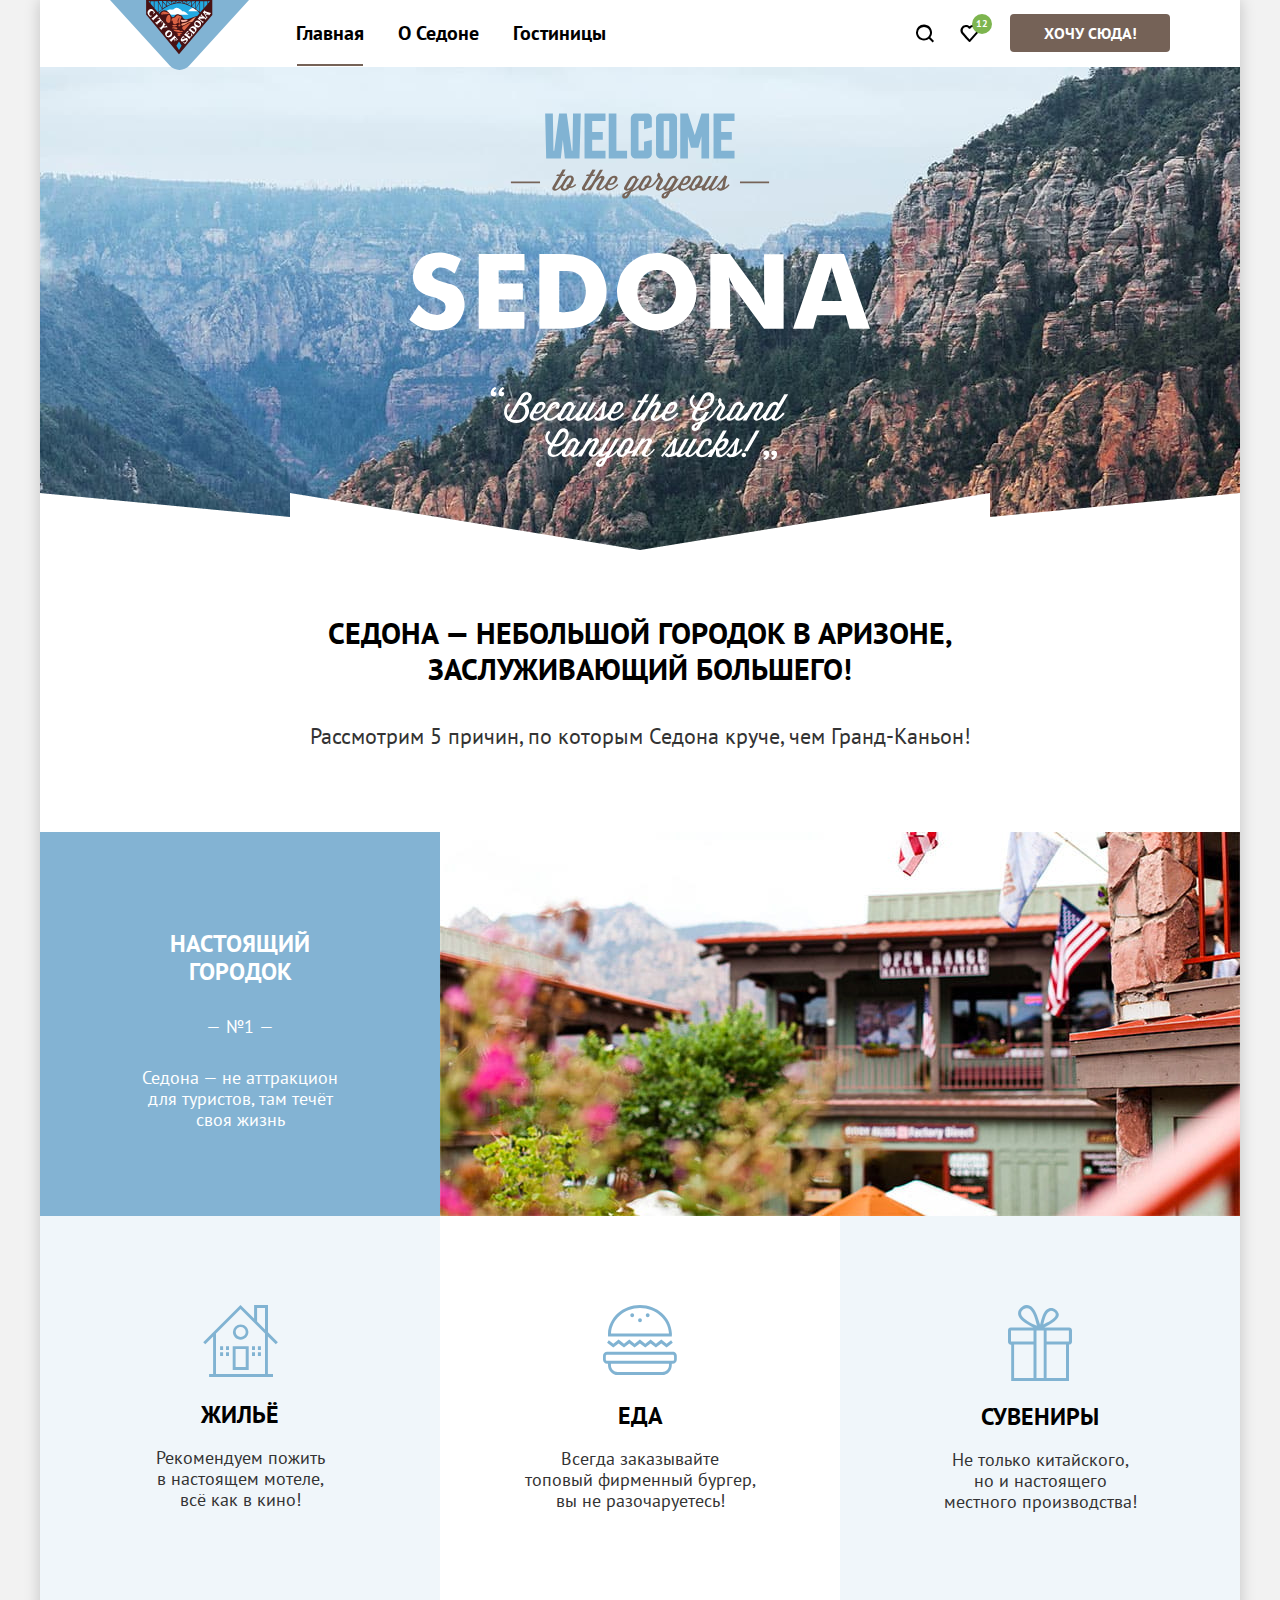
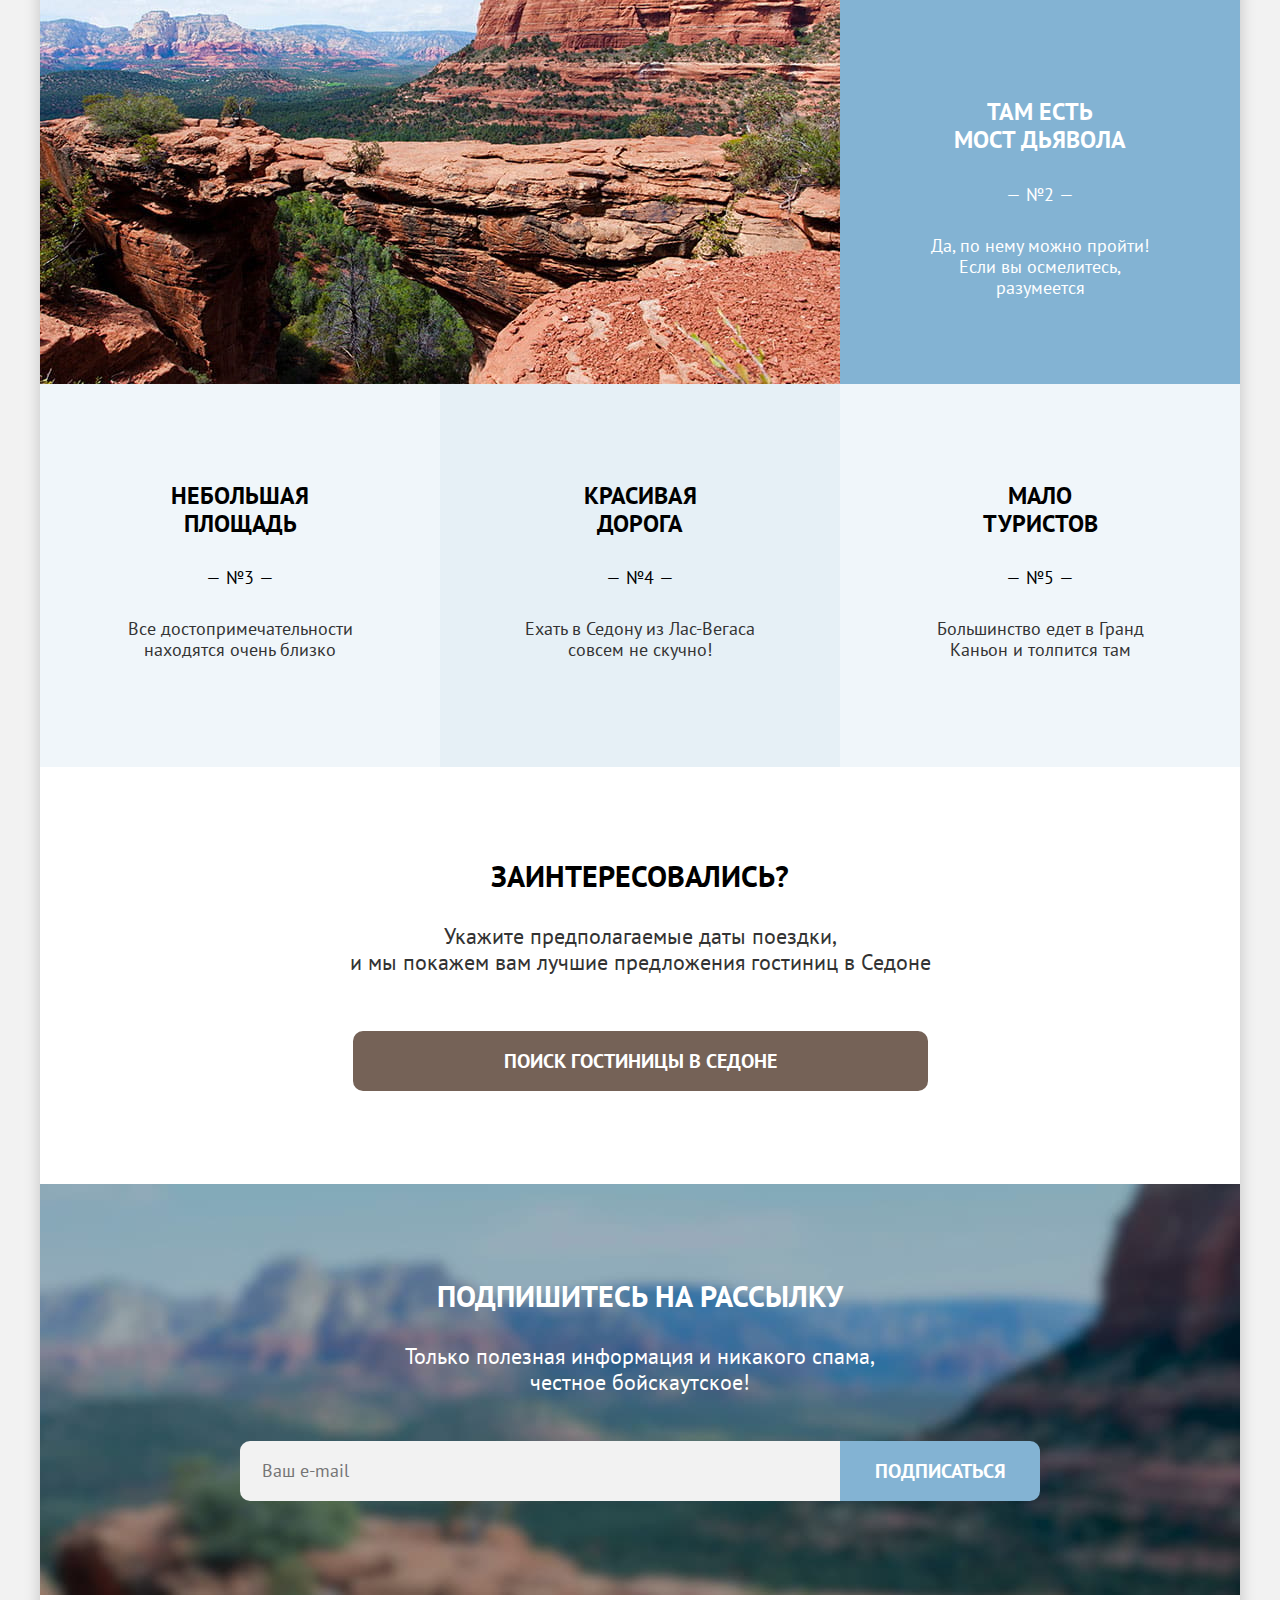
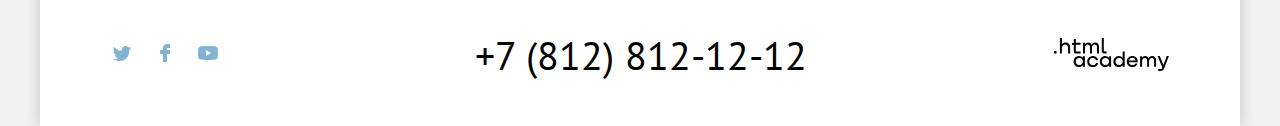
==== commit f4986cde: "Merge pull request #12 from Artem-Olkhovoi/master" ====
--- a/index.html
+++ b/index.html
@@ -4,6 +4,7 @@
 <head>
   <meta charset="utf-8">
   <title>Рекламный сайт курортного городка Седона</title>
+  <link rel="icon" type="image/png" sizes="32x32" href="../images/favicon.png">
   <link rel="stylesheet" href="styles/styles.css">
 </head>
 
@@ -83,28 +84,28 @@
           </li>
           <li class="advantages-item">
             <img class="advantages-second-photo" src="images/advantage-2.jpg" width="800" height="384"
-              alt="Пятое преимущество города Седона">
+              alt="Второе преимущество города Седона">
             <div class="advantage-text-container">
-              <h3 class="advantages-title">Там есть мост дьявола</h3>
+              <h3 class="advantages-title">Там есть <br> мост дьявола</h3>
               <p class="advantages-number">№2</p>
               <p class="advantages-description">Да, по нему можно пройти! Если вы осмелитесь, разумеется</p>
             </div>
 
           </li>
-          <li class="sub-advantages-item advantage-text-container">
+          <li class="sub-advantages-item-no-logo advantage-text-container">
             <h3 class="advantages-title sub-advantages-title">Небольшая площадь</h3>
             <p class="sub-advantages-number">№3</p>
-            <p class="sub-advantages-description">Все достопримечательности находятся очень близко</p>
-          </li>
-          <li class="sub-advantages-item-road advantage-text-container">
+            <p class="sub-advantages-description description-no-logo">Все достопримечательности находятся очень близко</p>
+          </li>
+          <li class="sub-advantages-item-no-logo advantage-text-container road">
             <h3 class="advantages-title sub-advantages-title">Красивая дорога</h3>
             <p class="sub-advantages-number">№4</p>
-            <p class="sub-advantages-description">Ехать в Седону из Лас-Вегаса совсем не скучно!</p>
-          </li>
-          <li class="sub-advantages-item advantage-text-container">
+            <p class="sub-advantages-description description-no-logo">Ехать в Седону из Лас-Вегаса совсем не скучно!</p>
+          </li>
+          <li class="sub-advantages-item-no-logo advantage-text-container">
             <h3 class="advantages-title sub-advantages-title">Мало туристов</h3>
             <p class="sub-advantages-number">№5</p>
-            <p class="sub-advantages-description">Большинство едет в Гранд Каньон и толпится там</p>
+            <p class="sub-advantages-description description-no-logo">Большинство едет в Гранд Каньон и толпится там</p>
           </li>
           <li class="sub-advantages-with-logo">
             <ul class="sub-advantages-list-with-logo">
@@ -112,7 +113,8 @@
                 <img src="images/advantage-house.svg" width="75" height="72" alt="Домик"
                   class="sub-advantages-logo-house">
                 <h3 class="advantages-title sub-advantages-title-with-logo">Жильё</h3>
-                <p class="sub-advantages-description sub-advantages-description-house">Рекомендуем пожить в настоящем мотеле, всё как в кино!</p>
+                <p class="sub-advantages-description sub-advantages-description-house">Рекомендуем пожить в настоящем
+                  мотеле, всё как в кино!</p>
               </li>
               <li class="sub-advantages-item-food">
                 <img src="images/advantage-food.svg" width="74" height="70" alt="Бургер"
@@ -126,7 +128,8 @@
                 <img src="images/advantage-souvenirs.svg" width="64" height="76" alt="Подарочная коробка"
                   class="sub-advantages-logo-souvenirs">
                 <h3 class="advantages-title sub-advantages-title-with-logo">Сувениры</h3>
-                <p class="sub-advantages-description sub-advantages-description-souvenirs">Не только китайского, <br> но и настоящего местного производства!</p>
+                <p class="sub-advantages-description sub-advantages-description-souvenirs">Не только китайского, <br> но
+                  и настоящего местного производства!</p>
               </li>
             </ul>
           </li>
@@ -136,7 +139,7 @@
       <section class="main-index-appointment">
         <h2 class="visually-hidden">Форма поиска гостиниц в Седоне</h2>
         <p class="main-index-appointment-title">Заинтересовались?</p>
-        <p class="main-index-appointment-description">Укажите предполагаемые даты поездки, и мы покажем вам лучшие
+        <p class="main-index-appointment-description">Укажите предполагаемые даты поездки,<br> и мы покажем вам лучшие
           предложения гостиниц в Седоне</p>
         <a class="button main-index-appointment-link" href="catalog.html">Поиск гостиницы в Седоне</a>
       </section>
@@ -213,7 +216,7 @@
       </a>
     </div>
   </footer>
-  </div>
+
   <div class="modal-container modal-container-close">
     <div class="modal modal-auth">
       <section class="modal-content">
@@ -225,7 +228,7 @@
               d="M14 1.29231L12.7077 0L7 5.70769L1.29231 0L0 1.29231L5.70769 7L0 12.7077L1.29231 14L7 8.29231L12.7077 14L14 12.7077L8.29231 7L14 1.29231Z" />
           </svg>
         </button>
-        <form class="modal-form" action="https://echo.htmlacademy.ru/" method="post"></form>
+        <form class="modal-form" action="https://echo.htmlacademy.ru/" method="post">
         <div class="field-group">
 
           <div class="modal-dates-container">
@@ -240,7 +243,7 @@
           </div>
           <p class="sub-text-date">На эти даты есть свободные номера. Пока есть.</p>
 
-          <div class="cids">
+          <div class="amount-of-people-modal">
             <label for="adults-amount" class="heading-modal adults-label">Взрослые:</label>
             <button type="button" class="modal-button-countage left-border-radius"
               onclick="this.nextElementSibling.stepDown()">
@@ -292,6 +295,7 @@
         </form>
       </section>
     </div>
+  </div>
 </body>
 
 </html>
--- a/styles/styles.css
+++ b/styles/styles.css
@@ -179,6 +179,15 @@
   outline: 3px solid #83B3D3;
 }
 
+.button-main-navigation-link:active {
+  background: #615048;
+  color: rgba(255, 255, 255, 0.3);
+  outline: none;
+}
+
+
+
+
 .main-navigation-link-current::before {
   position: absolute;
   content: "";
@@ -268,10 +277,6 @@
   padding: 89px 75px 79px 75px;
 }
 
-.sub-advantages-item-road {
-  width: 400px;
-}
-
 .advantages-first-photo {
   margin: 0 auto;
 }
@@ -290,8 +295,7 @@
 
 .advantage-text-container {
   width: 400px;
-  margin: auto;
-  padding: 98px 91px 87px 91px;
+  padding: 98px 91px 86px 91px;
 }
 
 .sub-advantages-item {
@@ -302,9 +306,14 @@
   background-color: #FFFFFF;
 }
 
-.sub-advantages-item-road {
+.sub-advantages-item-no-logo {
+  background-color: rgba(131, 179, 211, 0.12);
+  padding: 0;
+  padding-top: 98px;
+}
+
+.road {
   background-color: rgba(131, 179, 211, 0.2);
-  padding: 89px 75px 79px 75px;
 }
 
 .advantages-title {
@@ -317,8 +326,9 @@
 }
 
 .sub-advantages-title {
+  width: 182px;
   color: #000000;
-  padding: 0 36px
+  margin-bottom: 29px;
 }
 
 .sub-advantages-title-with-logo {
@@ -352,9 +362,7 @@
 }
 
 .sub-advantages-number {
-  width: 250px;
-  margin: 0 auto 30px;
-
+  margin-bottom: 30px;
 }
 
 .advantages-number::before {
@@ -379,6 +387,10 @@
 
 .sub-advantages-with-logo {
   order: -1;
+}
+
+.description-no-logo {
+  padding-bottom: 107px;
 }
 
 .main-index-appointment-title {
@@ -406,7 +418,7 @@
   line-height: 36px;
   border-radius: 10px;
   width: 575px;
-  padding: 15px 30px;
+  padding: 12px 30px;
   margin: 0 auto 93px;
   justify-content: center;
   align-items: center;
@@ -422,8 +434,7 @@
 
 .main-index-appointment-link:focus {
   background: #615048;
-  border: 3px solid #83B3D3;
-  outline: none;
+  outline: 3px solid #83B3D3;
 }
 
 .newsletter {
@@ -448,7 +459,7 @@
   font-size: 22px;
   line-height: 26px;
   text-align: center;
-  width: 720px;
+  width: 545px;
   margin: 0 auto 46px;
 }
 
@@ -459,6 +470,7 @@
 }
 
 .newsletter-button {
+  font-family: 'PT Sans';
   background-color: #83B3D3;
   color: #FFFFFF;
   border-radius: 0px 10px 10px 0px;
@@ -505,7 +517,7 @@
   width: 600px;
   margin: 0;
   margin-left: auto;
-  padding: 5px 22px;
+  padding: 17px 22px;
 }
 
 .field:hover {
@@ -559,7 +571,7 @@
   text-transform: uppercase;
   text-decoration-line: none;
   color: #000000;
-  margin: 40px auto;
+  margin: 25px auto;
   padding: 15px;
 }
 
@@ -581,7 +593,8 @@
   width: 160px;
   height: 70px;
   margin: 0;
-  margin-top: 35px;
+  margin-top: 25px;
+  margin-left: 30px;
   padding: 0;
   text-decoration: none;
 }
@@ -607,14 +620,14 @@
 .inner-header {
   display: flex;
   width: 528px;
-  margin: 0 601px 45px 71px;
+  margin: 0 601px 42px 66px;
   flex-direction: column;
 }
 
 .catalog-filter {
   display: flex;
   width: 361px;
-  margin-left: 71px;
+  margin-left: 72px;
 }
 
 .catalog-filter-form {
@@ -633,7 +646,7 @@
   margin: 0;
   padding: 0;
   width: 290px;
-  margin-left: 167px;
+  margin-left: 162px;
 }
 
 .catalog-filter-title {
@@ -659,6 +672,7 @@
   background-repeat: no-repeat;
   background-size: 100% auto;
   background-color: #5f4e46;
+  background-size: cover;
 }
 
 .inner-header-title {
@@ -666,7 +680,8 @@
   font-size: 60px;
   line-height: 78px;
   width: 528px;
-  margin: 34px 0 -7px;
+  margin: 34px 0 -10px;
+  margin-left: 5px;
   padding: 0;
 }
 
@@ -688,7 +703,7 @@
 }
 
 .breadcumbs-arrow {
-  margin: auto;
+  margin-right: 5px;
 }
 
 .breadcrumbs-index-link:focus {
@@ -733,6 +748,10 @@
   font-size: 20px;
   line-height: 26px;
   margin-bottom: 30px;
+}
+
+.price-title {
+  margin-bottom: 35px;
 }
 
 .control {
@@ -752,22 +771,21 @@
   border: none;
   border-radius: 4px;
   width: 160px;
-  padding: 10px 15px;
-  margin-bottom: 14px;
+  padding: 14px 15px;
+  margin-bottom: 12px;
 }
 
 .button-submit:hover {
   background: #68A2CA;
 }
 
+.button-submit:focus {
+  background: #68A2CA;
+  outline: 3px solid #FFFFFF;
+}
+
 .button-submit:active {
   color: rgba(255, 255, 255, 0.3);
-  outline: none;
-}
-
-.button-submit:focus {
-  background: #68A2CA;
-  border: 3px solid #FFFFFF;
   outline: none;
 }
 
@@ -788,17 +806,13 @@
   border: none;
   text-align: center;
   width: 100px;
-  padding: 10px 15px;
+  padding: 8px 15px;
   margin-bottom: 76px;
-  margin-left: 31px;
+  margin-left: 29px;
 }
 
 .button-reset:hover {
   color: rgba(255, 255, 255, 0.6);
-}
-
-.button-reset:active {
-  color: rgba(255, 255, 255, 0.3);
 }
 
 .button-reset:focus {
@@ -806,10 +820,15 @@
   border-radius: 4px;
 }
 
+.button-reset:active {
+  color: rgba(255, 255, 255, 0.3);
+  outline: none;
+}
+
 .sorting {
   display: flex;
-  padding: 48px 71px;
-  padding-bottom: 45px;
+  padding: 42px 71px;
+  padding-bottom: 46px;
   align-items: start;
 }
 
@@ -819,13 +838,13 @@
   line-height: 39px;
   text-transform: uppercase;
   width: 339px;
-  margin: 0 192px 0 0;
+  margin: 4px 192px 0 0;
 }
 
 .select-control {
   width: 287px;
-  padding: 12px 19px;
-  padding-right: 94px;
+  padding: 10px 0px 11px 16px;
+  font-family: 'PT Sans';
   font-size: 18px;
   line-height: 23px;
   border-color: #E6E6E6;
@@ -834,7 +853,8 @@
   margin-right: auto;
   background-image: url("../images/select-arrow.svg");
   background-repeat: no-repeat;
-  background-position: right 16px center;
+  background-position: right 21px center;
+  -webkit-appearance: none;
   appearance: none;
 }
 
@@ -855,7 +875,6 @@
   display: flex;
   flex-wrap: wrap;
   width: 160px;
-  justify-content: space-between;
 }
 
 .sorting-viev-variants a {
@@ -864,12 +883,18 @@
 }
 
 .button-sort {
-  padding: 17px 16px;
+  padding: 15px 14px;
   margin: 0;
   border: 2px solid #E6E6E6;
   box-sizing: border-box;
   border-radius: 4px;
   text-decoration: none;
+  margin-right: 8px;
+  margin-bottom: 8px;
+}
+
+.button-sort:nth-child(3n) {
+  margin-right: 0;
 }
 
 .button-sort:hover {
@@ -915,17 +940,10 @@
   grid-template-columns: repeat(3, 340px);
   width: 1056px;
   margin: 0 auto;
+  margin-bottom: 32px;
   gap: 10px 18px;
 }
 
-.products-list-container::after {
-  content: "";
-  position: absolute;
-  border-bottom: 1px solid #E6E6E6;
-  bottom: -21px;
-  height: 15px;
-  width: 1055px;
-}
 
 .product-card {
   width: 340px;
@@ -957,6 +975,7 @@
 }
 
 .product-card-title {
+  display: inline;
   min-width: 340px;
   font-family: 'PT Sans';
   font-style: normal;
@@ -979,6 +998,7 @@
 }
 
 .product-card-button-detail {
+  align-self: flex-start;
   background-color: #756257;
   color: #FFFFFF;
   text-transform: uppercase;
@@ -990,7 +1010,7 @@
   border-radius: 4px;
   width: 133px;
   margin-bottom: 16px;
-  padding: 10px 20px;
+  padding: 10px 20px 8px 20px;
   outline: none;
 }
 
@@ -1004,6 +1024,7 @@
 }
 
 .product-card-button-detail:active {
+  outline: none;
   color: rgba(255, 255, 255, 0.3);
 }
 
@@ -1013,7 +1034,8 @@
   text-transform: uppercase;
   font-weight: bold;
   font-size: 16px;
-  line-height: 41px;
+  line-height: 21px;
+  padding: 10px 20px 8px 20px;
   text-align: center;
   text-decoration: none;
   border-radius: 4px;
@@ -1041,6 +1063,7 @@
 
 .in-favorite {
   background-color: #7DB54F;
+  padding: 10px 18px 8px 18px;
 }
 
 .in-favorite:focus {
@@ -1049,11 +1072,13 @@
 }
 
 .in-favorite:hover {
+  outline: none;
   background: #6C9E42;
   border: none;
 }
 
 .in-favorite:active {
+  outline: none;
   background: #6C9E42;
   color: rgba(255, 255, 255, 0.3);
 }
@@ -1061,7 +1086,7 @@
 .product-card-stars-4 {
   background-image: url("../images/star.svg");
   background-repeat: space;
-  width: calc(18px*4);
+  width: 89px;
   height: 20px;
   align-self: center;
 }
@@ -1069,7 +1094,7 @@
 .product-card-stars-3 {
   background-image: url("../images/star.svg");
   background-repeat: space;
-  width: calc(18px*3);
+  width: calc(23px*3);
   height: 20px;
   align-self: center;
 }
@@ -1077,7 +1102,7 @@
 .product-card-stars-2 {
   background-image: url("../images/star.svg");
   background-repeat: space;
-  width: calc(18px*2);
+  width: calc(22px*2);
   height: 20px;
   align-self: center;
 }
@@ -1097,7 +1122,7 @@
   border-radius: 4px;
   width: 160px;
   margin-left: auto;
-  padding: 10px 0;
+  padding: 8px 0;
   text-align: center;
 }
 
@@ -1113,21 +1138,12 @@
   text-decoration: none;
   width: 620px;
   height: 60px;
-  margin: 0 290px 60px;
+  margin: 19px auto 0 auto;
   display: flex;
   align-items: center;
   justify-content: center;
   outline: none;
   position: relative;
-}
-
-.pagination-show-more-link::after {
-  content: "";
-  position: absolute;
-  border-bottom: 1px solid #E6E6E6;
-  bottom: -17px;
-  height: 15px;
-  width: 1055px;
 }
 
 .pagination-show-more-link:hover {
@@ -1145,12 +1161,21 @@
   border: none;
 }
 
+.borders-for-show-more-link {
+  padding: 10px 0 30px 0;
+  border-top: 1px solid #E6E6E6;
+  border-bottom: 1px solid #E6E6E6;
+  width: 1055px;
+  margin: 0 auto 29px auto;
+}
+
+
 .pagination-container {
   display: flex;
   flex-wrap: wrap;
   align-items: start;
   width: 1056px;
-  margin: 0 auto 73px;
+  margin: 0 auto 66px;
 }
 
 .pagination-container-2 {
@@ -1172,7 +1197,7 @@
   line-height: 23px;
   color: #333333;
   width: 175px;
-  margin: 16px auto 16px 0;
+  margin: 14px auto 16px 3px;
 }
 
 .select-amount-product-on-page {
@@ -1180,15 +1205,18 @@
   border-radius: 4px;
   width: 160px;
   outline: none;
-  padding: 12px 17px;
+  padding: 10px 16px;
   padding-right: 100px;
+  font-family: 'PT Sans';
   font-size: 18px;
   line-height: 23px;
   color: #333333;
+  margin-left: 50px;
+  margin-top: 3px;
   margin-right: auto;
   background-image: url("../images/select-arrow.svg");
   background-repeat: no-repeat;
-  background-position: right 16px center;
+  background-position: right 17px center;
   appearance: none;
 }
 
@@ -1229,7 +1257,7 @@
   font-size: 22px;
   line-height: 26px;
   color: #333333;
-  width: 720px;
+  width: 518px;
   margin: 0 auto 46px;
 }
 
@@ -1304,7 +1332,7 @@
 .footer-social {
   width: 126px;
   padding: 0px;
-  margin: 49px 0 53px 72px;
+  margin: 38px 0 53px 62px;
 }
 
 .footer-social-list {
@@ -1319,7 +1347,7 @@
 .footer-telephone-number {
   display: flex;
   width: 720px;
-  margin: 0 0 0 61px;
+  margin: 0 0 0 53px;
 }
 
 .visually-hidden {
@@ -1345,7 +1373,7 @@
 
 .breadcrumbs-item {
   display: flex;
-  margin-right: 11px;
+  margin-right: 4px;
   align-self: center;
 }
 
@@ -1366,8 +1394,8 @@
 .catalog-filter-item {
   position: relative;
   display: block;
-  padding-left: 36px;
-  margin-bottom: 16px;
+  padding-left: 40px;
+  margin-bottom: 13px;
 }
 
 .control-input[type="checkbox"]+label::before {
@@ -1396,6 +1424,13 @@
 }
 
 .control-input[type="radio"]+label::before {
+  content: "";
+  position: absolute;
+  top: 2px;
+  left: 0;
+  width: 20px;
+  height: 20px;
+  background: #FFFFFF;
   border-radius: 50%;
 }
 
@@ -1405,11 +1440,41 @@
   background-position: center;
 }
 
+.control-input+label:hover:before {
+  background: rgba(255, 255, 255, 0.6);
+}
+
+.control-input+label:active:before {
+  background: rgba(255, 255, 255, 0.3);
+}
+
+
+.control-input[type="radio"]+label::before {
+  border-radius: 50%;
+}
+
 .control-input:focus+label::before {
   outline: 3px solid #83B3D3;
-}
+  background-color: rgba(255, 255, 255, 0.6);
+}
+
+.control-input[type="radio"]+label:hover:before {
+  background-color: #FFFFFF;
+}
+
+.control-input[type="radio"]:checked:focus+label::before {
+  outline: 3px solid #83B3D3;
+  background-color: #FFFFFF;
+}
+
+.control-input:disabled+label::before {
+  opacity: .4;
+}
+
+
 
 .range-scale {
+  width: 287px;
   position: relative;
   height: 4px;
   background-color: rgba(255, 255, 255, 0.3);
@@ -1435,61 +1500,35 @@
   box-shadow: 0px 4px 10px rgba(0, 0, 0, 0.25);
 }
 
+.range-toggle:focus {
+  outline: 3px solid #83B3D3;
+  box-shadow: 0px 4px 10px rgba(0, 0, 0, 0.25);
+}
+
 .range-toggle:active {
   outline: 2px solid #83B3D3;
   box-shadow: 0px 7px 15px rgba(0, 0, 0, 0.4);
 }
 
-.range-toggle:focus {
-  outline: 3px solid #83B3D3;
-  box-shadow: 0px 4px 10px rgba(0, 0, 0, 0.25);
-}
-
 .toggle-min {
   top: -8px;
-  left: -10px;
+  left: 0px;
 }
 
 .toggle-max {
   top: -8px;
-  right: -10px;
+  right: -13px;
 }
 
 .range-wrapper-inputs {
   display: flex;
-  margin-bottom: 20px;
-}
-
-.range-wrapper-inputs label:first-of-type {
-  border: 2px solid #FFFFFF;
-  border-radius: 4px 0 0 4px;
-  margin-right: -2px;
-}
-
-.range-wrapper-inputs label:last-of-type {
-  border: 2px solid #FFFFFF;
-  border-radius: 0 4px 4px 0;
-}
-
-.catalog-filter-label {
-  display: flex;
-  width: 143px;
-}
-
-.range-wrapper-inputs label:hover {
-  border: 2px solid rgba(255, 255, 255, 0.6);
-  border-radius: 4px 0px 0px 4px;
-}
-
-.range-wrapper-inputs label:active {
-  border: 2px solid #FFFFFF;
-  background: #756257;
+  margin-bottom: 28px;
 }
 
 .range-input {
   color: #FFFFFF;
-  width: 105px;
-  padding: 14px 17px;
+  width: 100%;
+  padding: 11px 15px;
   font-family: 'PT Sans';
   font-style: normal;
   font-weight: 400;
@@ -1498,14 +1537,81 @@
   text-align: left;
   background-color: transparent;
   border: none;
-  outline: none;
-  appearance: textfield;
+  appearance: none;
 }
 
 .range-input::-webkit-outer-spin-button,
 .range-input::-webkit-inner-spin-button {
   appearance: none;
   margin: 0;
+}
+
+.range-input[type="number"] {
+  -moz-appearance: textfield;
+}
+
+.range-input[type="number"]:hover,
+.range-input[type="number"]:focus {
+  -moz-appearance: number-input;
+}
+
+.range-input-less {
+  border: 2px solid #FFFFFF;
+  border-radius: 4px 0 0 4px;
+  margin-right: -2px;
+}
+
+.range-input-more {
+  border: 2px solid #FFFFFF;
+  border-radius: 0 4px 4px 0;
+}
+
+.catalog-filter-label {
+  display: flex;
+  width: 143px;
+  position: relative;
+}
+
+.range-input:hover {
+  border: 2px solid rgba(255, 255, 255, 0.6);
+  border-radius: 4px 0px 0px 4px;
+}
+
+.range-input-more:hover {
+  border: 2px solid rgba(255, 255, 255, 0.6);
+  border-radius: 0px 4px 4px 0px;
+}
+
+.range-input:focus {
+  box-shadow: 0px 0px 0px 3px #81B3D2;
+  outline: none;
+  z-index: 2;
+}
+
+.range-input:active {
+  border: 2px solid #FFFFFF;
+  background-color: #756257;
+  box-shadow: none;
+}
+
+.range-less-bacground-text {
+  position: absolute;
+  content: "";
+  right: 14px;
+  top: 11px;
+  line-height: 23px;
+  opacity: 0.3;
+  z-index: 2;
+}
+
+.range-more-bacground-text {
+  position: absolute;
+  content: "";
+  right: 16px;
+  top: 12px;
+  line-height: 23px;
+  opacity: 0.3;
+  z-index: 2;
 }
 
 .modal-container {
@@ -1577,8 +1683,8 @@
 }
 
 .modal-close-button:active {
+  outline: none;
   background: #E6E6E6;
-  outline: 1px solid #83B3D3;
   fill: rgba(0, 0, 0, 0.3);
 }
 
@@ -1630,6 +1736,7 @@
 }
 
 .modal-button-submit:active {
+  outline: none;
   background-color: #68A2CA;
   color: rgba(255, 255, 255, 0.3);
 }
@@ -1709,7 +1816,7 @@
   border-radius: 0;
 }
 
-.cids {
+.amount-of-people-modal {
   display: flex;
   align-items: center;
   margin-bottom: 40px;
